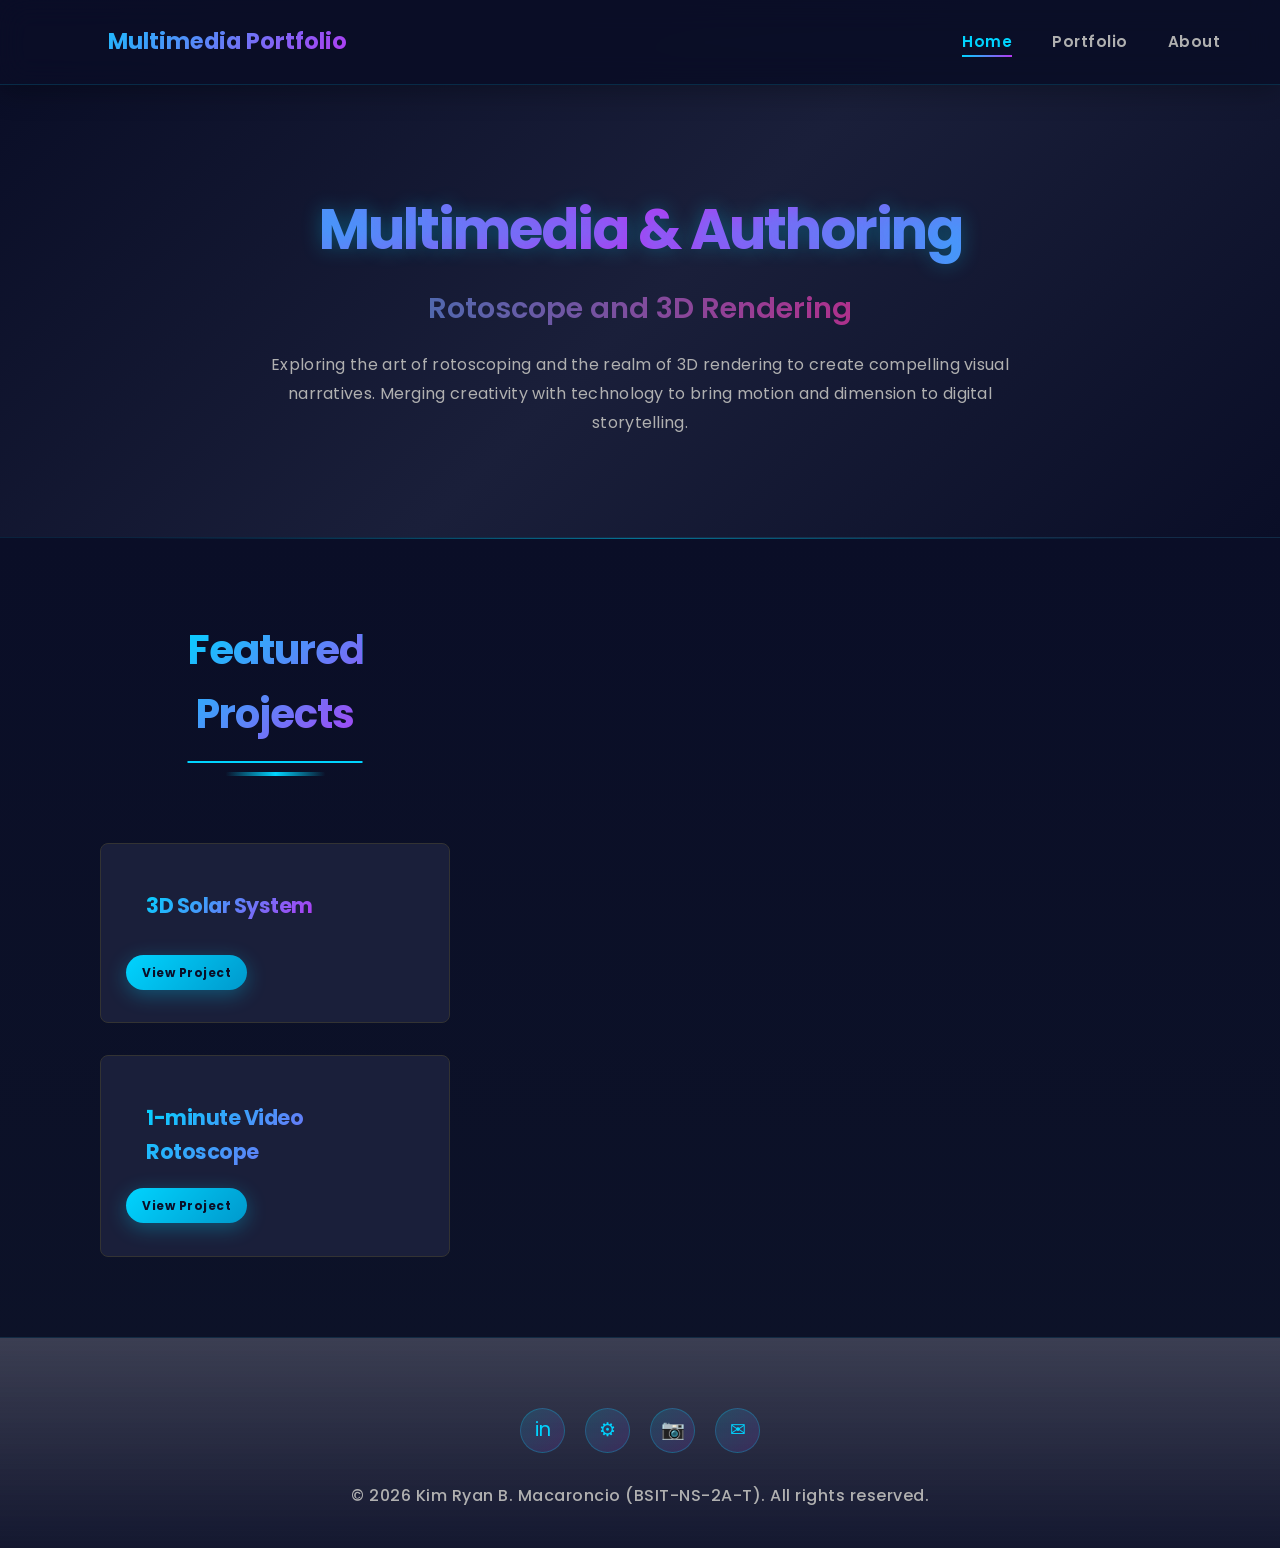
==== index.html @ 065935b6 "Initial commit: Multimedia & Authoring portfolio website" ====
<!DOCTYPE html>
<html lang="en">
<head>
    <meta charset="UTF-8">
    <meta name="viewport" content="width=device-width, initial-scale=1.0">
    <title>Multimedia Portfolio - Kim Ryan B. Macaroncio</title>
    <link rel="preconnect" href="https://fonts.googleapis.com">
    <link rel="preconnect" href="https://fonts.gstatic.com" crossorigin>
    <link href="https://fonts.googleapis.com/css2?family=Poppins:wght@300;400;500;600;700;800&display=swap" rel="stylesheet">
    <link rel="stylesheet" href="css/styles.css">
</head>
<body>
    <!-- Floating Animated Shapes -->
    <div class="floating-shape shape-1"></div>
    <div class="floating-shape shape-2"></div>
    <div class="floating-shape shape-3"></div>

    <!-- Navigation -->
    <nav class="navbar">
        <div class="container">
            <div class="nav-brand">
                <span class="logo-icon">📺</span>
                <span class="brand-text">Multimedia Portfolio</span>
            </div>
            <ul class="nav-menu">
                <li><a href="index.html" class="active">Home</a></li>
                <li><a href="portfolio.html">Portfolio</a></li>
                <li><a href="about.html">About</a></li>
            </ul>
        </div>
    </nav>

    <!-- Hero Section -->
    <section class="hero">
        <div class="container">
            <h1 class="hero-title">Multimedia & Authoring</h1>
            <p class="hero-subtitle">Rotoscope and 3D Rendering</p>
            <p class="hero-description">
                Exploring the art of rotoscoping and the realm of 3D rendering to create compelling visual narratives. 
                Merging creativity with technology to bring motion and dimension to digital storytelling.
            </p>
        </div>
    </section>

    <!-- Featured Projects -->
    <section class="featured-projects">
        <!-- Featured Image Background -->
        <div class="featured-image" id="featured-image"></div>

        <div class="projects-container">
            <div class="projects-left">
                <h2 class="section-title">Featured Projects</h2>
                <div class="projects-list">
                    <!-- Project 1 -->
                    <div class="project-card" data-bg="url('images/solarsystem.jpg')">
                        <h3 class="project-title">
                            <a href="project-solar-system.html">3D Solar System</a>
                        </h3>
                        <p class="project-category">3D RENDERING</p>
                        <p class="project-description">
                            3D rendering of planets involves creating realistic visual models of celestial bodies using computer graphics. 
                            It simulates textures, lighting, and atmospheric effects to depict planets with scientific accuracy or artistic style.
                        </p>
                        <div class="project-tags">
                            <span class="tag">Blender</span>
                            <span class="tag">3D Modeling</span>
                            <span class="tag">Python Script</span>
                        </div>
                        <div style="margin-top: auto; padding-top: 15px;">
                            <a href="project-solar-system.html" class="btn btn-primary">View Project</a>
                        </div>
                    </div>

                    <!-- Project 2 -->
                    <div class="project-card" data-bg="url('images/rotoscope.jpg')">
                        <h3 class="project-title">
                            <a href="project-rotoscope.html">1-minute Video Rotoscope</a>
                        </h3>
                        <p class="project-category">ROTOSCOPE</p>
                        <p class="project-description">
                            Video rotoscoping is a technique where artists trace over footage frame by frame to isolate subjects or create visual effects. 
                            It's commonly used for background removal, motion tracking, and stylized animation.
                        </p>
                        <div class="project-tags">
                            <span class="tag">Adobe After Effects</span>
                            <span class="tag">Adobe Premiere Pro</span>
                            <span class="tag">Capcut</span>
                        </div>
                        <div style="margin-top: auto; padding-top: 15px;">
                            <a href="project-rotoscope.html" class="btn btn-primary">View Project</a>
                        </div>
                    </div>
                </div>
            </div>

            <!-- Featured Image Area -->
            <div class="projects-right">
                <div class="featured-details" id="featured-details">
                    <div class="details-content">
                        <h3 class="details-title">Hover over a project</h3>
                        <p class="details-category"></p>
                        <p class="details-description">Select a project to view details</p>
                        <div class="details-tags"></div>
                    </div>
                </div>
            </div>
        </div>
    </section>

    <!-- Back to Top Button -->
    <button id="back-to-top" title="Back to top">↑</button>

    <!-- Footer -->
    <footer class="footer">
        <div class="container">
            <div class="social-links">
                <a href="https://linkedin.com" class="social-link" title="LinkedIn" target="_blank">in</a>
                <a href="https://github.com" class="social-link" title="GitHub" target="_blank">⚙</a>
                <a href="https://instagram.com" class="social-link" title="Instagram" target="_blank">📷</a>
                <a href="mailto:contact@example.com" class="social-link" title="Email">✉</a>
            </div>
            <p>&copy; 2026 Kim Ryan B. Macaroncio (BSIT-NS-2A-T). All rights reserved.</p>
        </div>
    </footer>

    <script src="js/main.js"></script>
</body>
</html>
---- css/styles.css ----
/* ===========================
   Global Styles & Variables
   =========================== */

@import url('https://fonts.googleapis.com/css2?family=Poppins:wght@300;400;500;600;700;800&display=swap');

:root {
    --primary-color: #00d4ff;
    --primary-light: #0ff;
    --secondary-color: #0099cc;
    --accent-pink: #ff006e;
    --accent-purple: #b537f2;
    --dark-bg: #0a0e27;
    --dark-bg-alt: #0f1629;
    --card-bg: #1a1f3a;
    --card-bg-light: #252d4a;
    --text-primary: #ffffff;
    --text-secondary: #b0b0b0;
    --border-color: #333;
    --glow-color: rgba(0, 212, 255, 0.5);
}

* {
    margin: 0;
    padding: 0;
    box-sizing: border-box;
}

body {
    font-family: 'Poppins', sans-serif;
    background: linear-gradient(135deg, var(--dark-bg) 0%, var(--dark-bg-alt) 100%);
    background-attachment: fixed;
    color: var(--text-primary);
    line-height: 1.6;
    animation: fadeIn 0.8s ease-out;
    cursor: url('data:image/svg+xml;utf8,<svg xmlns="http://www.w3.org/2000/svg" width="32" height="32" viewBox="0 0 32 32"><circle cx="16" cy="16" r="6" fill="%2300d4ff" opacity="0.6"/><circle cx="16" cy="16" r="10" fill="none" stroke="%2300d4ff" stroke-width="1" opacity="0.3"/></svg>') 16 16, auto;
    position: relative;
}

/* Custom Scrollbar */
::-webkit-scrollbar {
    width: 12px;
}

::-webkit-scrollbar-track {
    background: rgba(10, 14, 39, 0.5);
}

::-webkit-scrollbar-thumb {
    background: linear-gradient(180deg, var(--primary-color), var(--accent-purple));
    border-radius: 6px;
    transition: all 0.3s ease;
}

::-webkit-scrollbar-thumb:hover {
    background: linear-gradient(180deg, var(--accent-purple), var(--primary-color));
    box-shadow: 0 0 15px rgba(0, 212, 255, 0.4);
}

/* Firefox Scrollbar */
* {
    scrollbar-color: var(--primary-color) rgba(10, 14, 39, 0.5);
    scrollbar-width: thin;
}

@keyframes fadeIn {
    from {
        opacity: 0;
    }
    to {
        opacity: 1;
    }
}

@keyframes slideInUp {
    from {
        opacity: 0;
        transform: translateY(30px);
    }
    to {
        opacity: 1;
        transform: translateY(0);
    }
}

@keyframes slideInDown {
    from {
        opacity: 0;
        transform: translateY(-30px);
    }
    to {
        opacity: 1;
        transform: translateY(0);
    }
}

@keyframes glow {
    0%, 100% {
        text-shadow: 0 0 20px rgba(0, 212, 255, 0.4);
    }
    50% {
        text-shadow: 0 0 40px rgba(0, 212, 255, 0.6);
    }
}

@keyframes shimmer {
    0% {
        background-position: -1000px 0;
    }
    100% {
        background-position: 1000px 0;
    }
}

@keyframes float {
    0%, 100% {
        transform: translateY(0px) rotateZ(0deg);
    }
    50% {
        transform: translateY(-20px) rotateZ(5deg);
    }
}

@keyframes float-slow {
    0%, 100% {
        transform: translateY(0px) rotateZ(0deg);
    }
    50% {
        transform: translateY(-30px) rotateZ(-5deg);
    }
}

@keyframes float-slower {
    0%, 100% {
        transform: translateY(0px) rotateZ(0deg);
    }
    50% {
        transform: translateY(-15px) rotateZ(3deg);
    }
}

@keyframes textReveal {
    from {
        opacity: 0;
        transform: translateY(10px);
    }
    to {
        opacity: 1;
        transform: translateY(0);
    }
}

@keyframes pulse {
    0%, 100% {
        opacity: 1;
    }
    50% {
        opacity: 0.5;
    }
}

@keyframes gradientFloat {
    0%, 100% {
        opacity: 0.6;
        transform: translate(0, 0) scale(1);
    }
    50% {
        opacity: 0.4;
        transform: translate(-30px, -30px) scale(1.1);
    }
}

@keyframes slideInUp {
    from {
        opacity: 0;
        transform: translateY(30px);
    }
    to {
        opacity: 1;
        transform: translateY(0);
    }
}

@keyframes buttonGlow {
    0%, 100% {
        box-shadow: 0 0 10px rgba(0, 212, 255, 0.4), 0 0 20px rgba(0, 212, 255, 0.2);
    }
    50% {
        box-shadow: 0 0 20px rgba(0, 212, 255, 0.8), 0 0 40px rgba(0, 212, 255, 0.4), inset 0 0 10px rgba(0, 212, 255, 0.2);
    }
}

@keyframes underlineReveal {
    from {
        transform: scaleX(0);
        transform-origin: left center;
    }
    to {
        transform: scaleX(1);
        transform-origin: left center;
    }
}

@keyframes slideInFromRight {
    from {
        opacity: 0;
        transform: translateX(50px);
    }
    to {
        opacity: 1;
        transform: translateX(0);
    }
}

@keyframes dividerReveal {
    from {
        width: 0;
        opacity: 0;
    }
    to {
        width: 100%;
        opacity: 1;
    }
}

@keyframes expandWidth {
    from {
        width: 0;
    }
    to {
        width: 100%;
    }
}

.container {
    max-width: 1200px;
    margin: 0 auto;
    padding: 0 20px;
}

html {
    scroll-behavior: smooth;
}

/* Progress Bar */
#progress-bar {
    position: fixed;
    top: 0;
    left: 0;
    height: 3px;
    background: linear-gradient(90deg, var(--primary-color), var(--accent-purple));
    z-index: 2000;
    animation: expandWidth 0.6s ease;
    box-shadow: 0 0 15px rgba(0, 212, 255, 0.5);
}

/* Floating Background Shapes */
.floating-shape {
    position: fixed;
    border-radius: 50%;
    opacity: 0;
    z-index: -1;
    pointer-events: none;
}

.shape-1 {
    width: 400px;
    height: 400px;
    background: var(--primary-color);
    top: 10%;
    right: 5%;
    animation: float 20s ease-in-out infinite;
}

.shape-2 {
    width: 300px;
    height: 300px;
    background: var(--accent-purple);
    bottom: 15%;
    left: 5%;
    animation: float-slow 25s ease-in-out infinite;
}

.shape-3 {
    width: 250px;
    height: 250px;
    background: var(--accent-pink);
    top: 50%;
    left: 50%;
    transform: translate(-50%, -50%);
    animation: float-slower 30s ease-in-out infinite;
}

/* ===========================
   Navigation
   =========================== */

.navbar {
    background: rgba(10, 14, 39, 0.7);
    backdrop-filter: blur(15px);
    border-bottom: 1px solid rgba(0, 212, 255, 0.15);
    position: sticky;
    top: 0;
    z-index: 1000;
    box-shadow: 0 5px 30px rgba(0, 0, 0, 0.3);
    animation: slideInDown 0.6s ease-out;
}

.navbar .container {
    display: flex;
    justify-content: space-between;
    align-items: center;
    padding: 1.2rem 20px;
}

.nav-brand {
    display: flex;
    align-items: center;
    gap: 12px;
    font-size: 1.4rem;
    font-weight: 700;
    background: linear-gradient(135deg, var(--primary-color), var(--accent-purple));
    -webkit-background-clip: text;
    -webkit-text-fill-color: transparent;
    background-clip: text;
    cursor: pointer;
    transition: transform 0.3s ease;
}

.nav-brand:hover {
    transform: scale(1.05);
}

.logo-icon {
    font-size: 1.8rem;
    filter: drop-shadow(0 0 8px rgba(0, 212, 255, 0.4));
}

.nav-menu {
    display: flex;
    list-style: none;
    gap: 2.5rem;
}

.nav-menu a {
    color: var(--text-secondary);
    text-decoration: none;
    font-weight: 600;
    font-size: 0.95rem;
    position: relative;
    transition: all 0.3s ease;
    letter-spacing: 0.5px;
}

.nav-menu a::before {
    content: '';
    position: absolute;
    bottom: -5px;
    left: 0;
    width: 0;
    height: 2px;
    background: linear-gradient(90deg, var(--primary-color), var(--accent-purple));
    transition: width 0.3s ease;
}

.nav-menu a:hover {
    color: var(--primary-color);
}

.nav-menu a:hover::before {
    width: 100%;
}

.nav-menu a.active,
.nav-menu a.active::before {
    color: var(--primary-color);
    width: 100%;
}

/* ===========================
   Hero Section
   =========================== */

.hero {
    padding: 120px 0;
    text-align: center;
    background: linear-gradient(135deg, rgba(10, 14, 39, 0.8) 0%, rgba(26, 31, 58, 0.6) 50%, rgba(10, 14, 39, 0.8) 100%), 
                url('data:image/svg+xml,<svg xmlns="http://www.w3.org/2000/svg" viewBox="0 0 1200 600"><defs><pattern id="grid" width="40" height="40" patternUnits="userSpaceOnUse"><path d="M 40 0 L 0 0 0 40" fill="none" stroke="rgba(0,212,255,0.03)" stroke-width="1"/></pattern></defs><rect width="1200" height="600" fill="url(%23grid)"/></svg>');
    border-bottom: 1px solid rgba(0, 212, 255, 0.1);
    position: relative;
    overflow: hidden;
    animation: slideInUp 0.8s ease-out;
}

.hero::after {
    content: '';
    position: absolute;
    bottom: -2px;
    left: 50%;
    transform: translateX(-50%);
    width: 80%;
    height: 1px;
    background: linear-gradient(90deg, transparent 0%, rgba(0, 212, 255, 0.5) 50%, transparent 100%);
    animation: dividerReveal 0.8s ease-out 0.4s backwards;
}

.hero::before {
    content: '';
    position: absolute;
    top: -50%;
    right: -10%;
    width: 500px;
    height: 500px;
    background: radial-gradient(circle, rgba(0, 212, 255, 0.1) 0%, transparent 70%);
    border-radius: 50%;
    filter: blur(40px);
    z-index: -1;
}

.hero::after {
    content: '';
    position: absolute;
    bottom: -50%;
    left: -10%;
    width: 500px;
    height: 500px;
    background: radial-gradient(circle, rgba(181, 55, 242, 0.1) 0%, transparent 70%);
    border-radius: 50%;
    filter: blur(40px);
    z-index: -1;
}

.hero-title {
    font-size: 4rem;
    font-weight: 800;
    background: linear-gradient(135deg, var(--primary-color), var(--accent-purple), var(--primary-color));
    -webkit-background-clip: text;
    -webkit-text-fill-color: transparent;
    background-clip: text;
    margin-bottom: 15px;
    animation: glow 3s ease-in-out infinite, slideInUp 0.8s ease-out;
    letter-spacing: -2px;
}

.hero-subtitle {
    font-size: 2rem;
    background: linear-gradient(90deg, var(--secondary-color), var(--accent-pink));
    -webkit-background-clip: text;
    -webkit-text-fill-color: transparent;
    background-clip: text;
    margin-bottom: 25px;
    font-weight: 600;
}

.hero-description {
    font-size: 1.05rem;
    color: var(--text-secondary);
    max-width: 700px;
    margin: 0 auto;
    line-height: 1.9;
    letter-spacing: 0.3px;
}

/* ===========================
   Section Styles
   =========================== */

.section-title {
    font-size: 2.8rem;
    text-align: center;
    font-weight: 700;
    margin-bottom: 4rem;
    display: inline-block;
    margin-left: 50%;
    transform: translateX(-50%);
    position: relative;
    letter-spacing: -1px;
}

.section-title::before {
    content: '';
    position: absolute;
    bottom: -15px;
    left: 50%;
    transform: translateX(-50%);
    width: 100px;
    height: 4px;
    background: linear-gradient(90deg, transparent, var(--primary-color), transparent);
    border-radius: 2px;
}

.section-title {
    background: linear-gradient(135deg, var(--primary-color), var(--accent-purple));
    -webkit-background-clip: text;
    -webkit-text-fill-color: transparent;
    background-clip: text;
    animation: slideInUp 0.8s ease-out;
}

section {
    padding: 80px 0;
    position: relative;
}

/* ===========================
   Featured Projects
   =========================== */

.featured-projects {
    background: linear-gradient(180deg, var(--dark-bg) 0%, rgba(15, 22, 41, 0.5) 100%);
    padding: 80px 50px;
    position: relative;
    overflow: visible;
    transition: background 0.5s ease;
    z-index: 1;
    min-height: 700px;
}

.featured-projects::before {
    content: '';
    position: absolute;
    top: 0;
    left: 50%;
    transform: translateX(-50%);
    width: 80%;
    height: 1px;
    background: linear-gradient(90deg, transparent 0%, rgba(0, 212, 255, 0.5) 50%, transparent 100%);
    animation: dividerReveal 0.8s ease-out 0.6s backwards;
}

.featured-projects.image-active {
    background: rgba(10, 14, 39, 0.05);
}

.projects-container {
    display: grid;
    grid-template-columns: 0.8fr 1.5fr;
    gap: 4rem;
    margin: 0 auto;
    align-items: stretch;
    position: relative;
    z-index: 50;
    width: 100%;
    padding: 0 50px;
}

.projects-left {
    display: flex;
    flex-direction: column;
    gap: 2rem;
    max-width: 350px;
}

.projects-right {
    display: flex;
    align-items: center;
    justify-content: center;
    position: relative;
    overflow: hidden;
    border-radius: 16px;
    min-height: 600px;
}

.projects-list {
    display: flex;
    flex-direction: column;
    gap: 2rem;
    animation: slideInUp 1s ease-out;
}

.featured-image {
    position: absolute;
    top: 0;
    left: 0;
    right: 0;
    bottom: 0;
    width: 100%;
    height: 100%;
    background-size: cover;
    background-position: center;
    background-repeat: no-repeat;
    opacity: 0;
    transition: opacity 0.5s ease;
    overflow: hidden;
    z-index: 1;
    pointer-events: none;
    display: flex;
    align-items: center;
    justify-content: center;
    -webkit-mask-image: linear-gradient(90deg, transparent 0%, rgba(0,0,0,1) 15%, rgba(0,0,0,1) 85%, transparent 100%);
    mask-image: linear-gradient(90deg, transparent 0%, rgba(0,0,0,1) 15%, rgba(0,0,0,1) 85%, transparent 100%);
}

.featured-image.active {
    opacity: 1;
}

.featured-image::before {
    content: '';
    position: absolute;
    inset: 0;
    background: linear-gradient(90deg, rgba(10, 14, 39, 0.8) 0%, rgba(10, 14, 39, 0.4) 50%, rgba(10, 14, 39, 0.2) 100%);
    z-index: 3;
    pointer-events: none;
}

.featured-image::after {
    content: '';
    position: absolute;
    inset: -30%;
    background: 
        radial-gradient(circle at 30% 50%, rgba(181, 55, 242, 0.1) 0%, transparent 50%),
        radial-gradient(circle at 70% 30%, rgba(0, 212, 255, 0.08) 0%, transparent 50%);
    z-index: 0;
    opacity: 0;
    pointer-events: none;
}

.featured-details {
    position: absolute;
    inset: 0;
    width: 100%;
    height: 100%;
    opacity: 0;
    transition: opacity 0.5s ease;
    z-index: 3;
    pointer-events: none;
    display: flex;
    align-items: center;
    justify-content: center;
    padding: 40px;
    transform: translateX(50px);
    transition: opacity 0.5s ease, transform 0.5s cubic-bezier(0.34, 1.56, 0.64, 1);
}

.featured-details.active {
    opacity: 1;
    transform: translateX(0);
}

.details-content {
    width: 100%;
}

.details-title {
    font-size: 1.8rem;
    color: var(--primary-color);
    margin-bottom: 1rem;
    font-weight: 600;
}

.details-category {
    font-size: 0.8rem;
    color: var(--primary-color);
    text-transform: uppercase;
    letter-spacing: 2px;
    margin-bottom: 1rem;
    font-weight: 500;
}

.details-description {
    font-size: 0.95rem;
    color: rgba(255, 255, 255, 0.8);
    line-height: 1.6;
    margin-bottom: 1.5rem;
}

.details-tags {
    display: flex;
    flex-wrap: wrap;
    gap: 0.8rem;
}

.details-tags .tag {
    display: inline-block;
    padding: 0.5rem 1rem;
    border: 1px solid var(--primary-color);
    border-radius: 20px;
    font-size: 0.75rem;
    color: var(--primary-color);
    background: rgba(0, 212, 255, 0.1);
}

.projects-grid {
    display: none;
}

/* ===========================
   Portfolio Section Layout
   =========================== */

.portfolio-section {
    padding: 100px 0;
    background: linear-gradient(180deg, var(--dark-bg) 0%, rgba(15, 22, 41, 0.5) 100%);
    position: relative;
}

.portfolio-section::before {
    content: '';
    position: absolute;
    top: 0;
    left: 50%;
    transform: translateX(-50%);
    width: 80%;
    height: 1px;
    background: linear-gradient(90deg, transparent 0%, rgba(0, 212, 255, 0.5) 50%, transparent 100%);
    animation: dividerReveal 0.8s ease-out 0.6s backwards;
}

.portfolio-section .section-title {
    text-align: center;
    margin-bottom: 4rem;
}

.portfolio-grid {
    display: flex;
    flex-direction: column;
    gap: 3rem;
    max-width: 1000px;
    margin: 0 auto;
}

.portfolio-card {
    display: grid;
    grid-template-columns: 1fr 1fr;
    gap: 2rem;
    background: rgba(26, 31, 58, 0.5);
    border: 1px solid rgba(0, 212, 255, 0.1);
    border-radius: 16px;
    overflow: hidden;
    transition: all 0.4s ease;
    animation: slideInUp 0.6s ease-out backwards;
}

.portfolio-card:nth-child(1) {
    animation-delay: 0.2s;
}

.portfolio-card:nth-child(2) {
    animation-delay: 0.4s;
}

.portfolio-card:hover {
    background: rgba(26, 31, 58, 0.7);
    border-color: rgba(0, 212, 255, 0.3);
    box-shadow: 0 10px 40px rgba(0, 212, 255, 0.1);
    transform: translateY(-5px);
}

.portfolio-image {
    width: 100%;
    height: 100%;
    min-height: 400px;
    background-size: cover;
    background-position: center;
    border-radius: 16px;
    overflow: hidden;
    transition: transform 0.4s ease;
    position: relative;
}

.portfolio-image::after {
    content: '';
    position: absolute;
    inset: 0;
    background: radial-gradient(ellipse at center, transparent 25%, rgba(10, 14, 39, 0.4) 100%);
    pointer-events: none;
}

.portfolio-card:hover .portfolio-image {
    transform: scale(1.05);
}

.portfolio-content {
    padding: 3rem;
    display: flex;
    flex-direction: column;
    justify-content: center;
    gap: 1rem;
}

.portfolio-title {
    font-size: 2rem;
    color: var(--primary-color);
    font-weight: 700;
    margin-bottom: 0.5rem;
}

.portfolio-category {
    font-size: 0.8rem;
    color: var(--primary-color);
    text-transform: uppercase;
    letter-spacing: 2px;
    font-weight: 600;
    margin-bottom: 1rem;
}

.portfolio-description {
    font-size: 0.95rem;
    color: rgba(255, 255, 255, 0.8);
    line-height: 1.7;
    margin-bottom: 1.5rem;
}

.portfolio-tags {
    display: flex;
    flex-wrap: wrap;
    gap: 0.8rem;
    margin-bottom: 1.5rem;
}

.portfolio-tags .tag {
    display: inline-block;
    padding: 0.5rem 1rem;
    border: 1px solid var(--primary-color);
    border-radius: 20px;
    font-size: 0.75rem;
    color: var(--primary-color);
    background: rgba(0, 212, 255, 0.1);
    transition: all 0.3s ease;
}

.portfolio-tags .tag:hover {
    background: rgba(0, 212, 255, 0.2);
    box-shadow: 0 0 10px rgba(0, 212, 255, 0.2);
}

.project-card {
    background: rgba(26, 31, 58, 0.6);
    backdrop-filter: blur(10px);
    border-radius: 16px;
    overflow: hidden;
    border: 1px solid rgba(0, 212, 255, 0.15);
    transition: border-color 0.4s ease, box-shadow 0.4s ease, transform 0.4s ease;
    padding: 25px;
    display: flex;
    flex-direction: column;
    aspect-ratio: auto;
    min-height: 180px;
    cursor: pointer;
    position: relative;
    animation: slideInUp 0.6s ease-out backwards;
}

.project-card:hover {
    border-color: rgba(0, 212, 255, 0.5);
    box-shadow: 0 0 20px rgba(0, 212, 255, 0.3), inset 0 0 10px rgba(0, 212, 255, 0.1);
    transform: translateY(-5px);
}

.project-card:nth-child(1) {
    animation-delay: 0.2s;
}

.project-card:nth-child(2) {
    animation-delay: 0.4s;
}

.featured-projects.image-active .project-card {
    background: rgba(26, 31, 58, 0.7);
    backdrop-filter: blur(10px);
    border-color: rgba(0, 212, 255, 0.5);
    transition: background 0.5s ease, border-color 0.5s ease, backdrop-filter 0.5s ease;
}

.featured-projects .project-card .project-category,
.featured-projects .project-card .project-description,
.featured-projects .project-card .project-tags {
    display: none;
}

.project-card::before {
    content: '';
    position: absolute;
    top: 0;
    left: -100%;
    width: 100%;
    height: 100%;
    background: linear-gradient(90deg, transparent, rgba(0, 212, 255, 0.2), transparent);
    transition: left 0.5s ease;
    z-index: 1;
    pointer-events: none;
}

.project-card::after {
    content: '';
    position: absolute;
    inset: 0;
    background: rgba(0, 212, 255, 0.1);
    opacity: 0;
    transition: opacity 0.4s ease;
    border-radius: 16px;
    z-index: 0;
    pointer-events: none;
}

.project-card:hover::before {
    left: 100%;
}

.project-card:hover::after {
    opacity: 1;
}

.project-card:hover {
    border-color: rgba(0, 212, 255, 0.4);
    box-shadow: 0 10px 30px rgba(0, 212, 255, 0.2), 
                0 0 20px rgba(181, 55, 242, 0.1);
    background: linear-gradient(135deg, rgba(26, 31, 58, 0.95), rgba(37, 45, 74, 0.85));
}

.project-card-content {
    display: flex;
    flex-direction: column;
    height: 100%;
}

.project-image-placeholder {
    width: 100%;
    height: 280px;
    background: linear-gradient(135deg, #1a1f3a 0%, #0f1729 100%);
    transition: all 0.4s ease;
    position: relative;
    overflow: hidden;
}

.project-card:hover .project-image-placeholder {
    transform: scale(1.1);
}

.project-card > div:first-child {
    padding: 0;
}

.project-card h3 {
    padding: 25px 25px 0;
    margin-bottom: 8px;
}

.project-title {
    font-size: 1rem;
    font-weight: 700;
    letter-spacing: -0.5px;
    animation: textReveal 0.6s ease-out backwards;
}

.project-title a {
    background: linear-gradient(135deg, var(--primary-color), var(--accent-purple));
    -webkit-background-clip: text;
    -webkit-text-fill-color: transparent;
    background-clip: text;
    text-decoration: none;
    transition: all 0.3s ease;
    position: relative;
    display: inline-block;
}

.project-title a::after {
    content: '';
    position: absolute;
    bottom: -4px;
    left: 0;
    width: 100%;
    height: 2px;
    background: linear-gradient(90deg, var(--primary-color), var(--accent-purple));
    transform: scaleX(0);
    transform-origin: left center;
    transition: transform 0.4s ease;
}

.project-title a:hover {
    filter: brightness(1.2);
}

.project-title a:hover::after {
    animation: underlineReveal 0.4s ease forwards;
}

.project-category {
    padding: 0 0;
    font-size: 0.65rem;
    color: var(--primary-color);
    font-weight: 700;
    margin-bottom: 5px;
    letter-spacing: 1px;
    text-transform: uppercase;
}

.project-description {
    padding: 0 0;
    color: var(--text-secondary);
    font-size: 0.75rem;
    margin-bottom: 10px;
    line-height: 1.4;
    animation: textReveal 0.6s ease-out 0.2s backwards;
    display: -webkit-box;
    -webkit-line-clamp: 2;
    -webkit-box-orient: vertical;
    overflow: hidden;
}

.project-tags {
    display: flex;
    flex-wrap: wrap;
    gap: 5px;
    padding: 0 0 10px;
    margin-bottom: 10px;
}

.tag {
    display: inline-block;
    background: linear-gradient(135deg, rgba(0, 212, 255, 0.15), rgba(181, 55, 242, 0.15));
    color: var(--primary-color);
    padding: 8px 14px;
    border-radius: 25px;
    font-size: 0.8rem;
    border: 1px solid rgba(0, 212, 255, 0.25);
    font-weight: 600;
    transition: all 0.3s ease;
    cursor: pointer;
}

.tag:hover {
    background: linear-gradient(135deg, rgba(0, 212, 255, 0.4), rgba(181, 55, 242, 0.3));
    border-color: rgba(0, 212, 255, 0.8);
    box-shadow: 0 0 25px rgba(0, 212, 255, 0.5), inset 0 0 10px rgba(0, 212, 255, 0.15);
    transform: scale(1.08) translateY(-3px);
    color: #fff;
}

.tag-blue {
    display: inline-block;
    background: linear-gradient(135deg, rgba(0, 153, 204, 0.15), rgba(0, 212, 255, 0.1));
    color: var(--primary-color);
    padding: 10px 18px;
    border-radius: 25px;
    font-size: 0.9rem;
    border: 1px solid rgba(0, 153, 204, 0.3);
    margin-right: 8px;
    margin-bottom: 8px;
    font-weight: 600;
    transition: all 0.3s ease;
    cursor: pointer;
}

.tag-blue:hover {
    background: linear-gradient(135deg, rgba(0, 153, 204, 0.25), rgba(0, 212, 255, 0.2));
    box-shadow: 0 0 20px rgba(0, 212, 255, 0.25);
    transform: translateY(-2px);
}

/* ===========================
   CTA Buttons
   =========================== */

.btn {
    display: inline-block;
    padding: 8px 16px;
    border-radius: 25px;
    font-weight: 700;
    font-size: 0.75rem;
    text-decoration: none;
    border: none;
    cursor: pointer;
    transition: all 0.4s cubic-bezier(0.23, 1, 0.320, 1);
    position: relative;
    overflow: hidden;
    letter-spacing: 0.5px;
}

.btn::before {
    content: '';
    position: absolute;
    top: 0;
    left: -100%;
    width: 100%;
    height: 100%;
    background: rgba(255, 255, 255, 0.2);
    transition: left 0.4s ease;
    z-index: -1;
}

.btn:hover::before {
    left: 100%;
}

.btn-primary {
    background: linear-gradient(135deg, var(--primary-color), var(--secondary-color));
    color: var(--dark-bg);
    box-shadow: 0 5px 20px rgba(0, 212, 255, 0.3);
}

.btn-primary:hover {
    animation: buttonGlow 1.5s ease-in-out infinite;
    transform: translateY(-3px);
    box-shadow: 0 15px 40px rgba(0, 212, 255, 0.4);
}

.btn-secondary {
    background: linear-gradient(135deg, rgba(0, 212, 255, 0.15), rgba(181, 55, 242, 0.15));
    color: var(--primary-color);
    border: 1px solid rgba(0, 212, 255, 0.3);
}

.btn-secondary:hover {
    background: linear-gradient(135deg, rgba(0, 212, 255, 0.25), rgba(181, 55, 242, 0.25));
    border-color: rgba(0, 212, 255, 0.6);
    box-shadow: 0 10px 30px rgba(0, 212, 255, 0.2);
    transform: translateY(-3px);
}

/* ===========================
   Skill Level Indicators
   =========================== */

.skill-level {
    margin-top: 10px;
    font-size: 0.85rem;
    color: var(--text-secondary);
}

.skill-bar {
    width: 100%;
    height: 6px;
    background: rgba(0, 212, 255, 0.1);
    border-radius: 3px;
    overflow: hidden;
    margin-top: 8px;
}

.skill-bar-fill {
    height: 100%;
    background: linear-gradient(90deg, var(--primary-color), var(--accent-purple));
    border-radius: 3px;
    transition: width 0.6s ease;
    animation: expandWidth 0.8s ease;
    box-shadow: 0 0 10px rgba(0, 212, 255, 0.4);
}

/* ===========================
   Skeleton Loader
   =========================== */

.skeleton {
    background: linear-gradient(90deg, rgba(0, 212, 255, 0.1) 25%, rgba(0, 212, 255, 0.2) 50%, rgba(0, 212, 255, 0.1) 75%);
    background-size: 200% 100%;
    animation: shimmer 2s infinite;
    border-radius: 8px;
}

.skeleton-text {
    height: 14px;
    margin-bottom: 10px;
}

.skeleton-title {
    height: 24px;
    margin-bottom: 15px;
}

/* ===========================
   Project Detail Section
   =========================== */

.project-detail {
    padding: 80px 0;
    border-bottom: 1px solid rgba(0, 212, 255, 0.1);
    animation: slideInUp 0.8s ease-out;
}

.project-detail-title {
    font-size: 3.2rem;
    font-weight: 800;
    background: linear-gradient(135deg, var(--primary-color), var(--accent-purple));
    -webkit-background-clip: text;
    -webkit-text-fill-color: transparent;
    background-clip: text;
    margin-bottom: 20px;
    letter-spacing: -1px;
}

.project-detail-description {
    font-size: 1.15rem;
    color: var(--text-secondary);
    margin-bottom: 25px;
    line-height: 1.9;
    letter-spacing: 0.3px;
}

.tech-tags {
    margin-bottom: 45px;
    animation: slideInUp 1s ease-out 0.2s backwards;
}

.video-placeholder {
    margin: 50px 0;
    border-radius: 16px;
    overflow: hidden;
    border: 1px solid rgba(0, 212, 255, 0.15);
    box-shadow: 0 10px 40px rgba(0, 212, 255, 0.1);
    transition: all 0.4s ease;
}

.video-placeholder:hover {
    box-shadow: 0 15px 60px rgba(0, 212, 255, 0.2);
}

.project-details-grid {
    display: grid;
    grid-template-columns: repeat(auto-fit, minmax(350px, 1fr));
    gap: 2.5rem;
    margin: 50px 0;
}

.project-details-grid h3 {
    font-size: 1.4rem;
    font-weight: 700;
    margin-top: 25px;
    margin-bottom: 15px;
    background: linear-gradient(135deg, var(--primary-color), var(--accent-purple));
    -webkit-background-clip: text;
    -webkit-text-fill-color: transparent;
    background-clip: text;
    letter-spacing: -0.5px;
}

.project-details-grid ul {
    list-style: none;
    padding-left: 0;
}

.project-details-grid li {
    color: var(--text-secondary);
    margin-bottom: 12px;
    padding-left: 25px;
    position: relative;
    line-height: 1.8;
    transition: all 0.3s ease;
}

.project-details-grid li:hover {
    color: var(--primary-color);
    padding-left: 35px;
}

.project-details-grid li::before {
    content: '▸';
    position: absolute;
    left: 0;
    color: var(--primary-color);
    font-size: 1.3rem;
    filter: drop-shadow(0 0 3px rgba(0, 212, 255, 0.4));
}

.project-detail h3 {
    font-size: 1.4rem;
    font-weight: 700;
    margin-top: 35px;
    margin-bottom: 20px;
    background: linear-gradient(135deg, var(--primary-color), var(--accent-purple));
    -webkit-background-clip: text;
    -webkit-text-fill-color: transparent;
    background-clip: text;
    letter-spacing: -0.5px;
}

.project-detail h4 {
    font-size: 1.2rem;
    font-weight: 700;
    margin-top: 25px;
    margin-bottom: 12px;
    color: var(--secondary-color);
    letter-spacing: 0.5px;
}

.project-detail p {
    color: var(--text-secondary);
    margin-bottom: 18px;
    line-height: 1.9;
    letter-spacing: 0.3px;
}

.project-detail ol {
    margin-left: 25px;
    color: var(--text-secondary);
}

.project-detail ol li {
    margin-bottom: 15px;
    line-height: 1.8;
    transition: all 0.3s ease;
    padding-left: 10px;
}

.project-detail ol li:hover {
    color: var(--primary-color);
    padding-left: 20px;
}

.project-detail ol li strong {
    color: var(--primary-color);
}

/* ===========================
   About Section
   =========================== */

.about-section {
    padding: 80px 0;
    animation: slideInUp 0.8s ease-out;
}

.about-content {
    margin-top: 3.5rem;
}

.about-card {
    background: rgba(26, 31, 58, 0.6);
    backdrop-filter: blur(10px);
    padding: 35px;
    border-radius: 16px;
    margin-bottom: 2.5rem;
    border: 1px solid rgba(0, 212, 255, 0.15);
    transition: all 0.4s cubic-bezier(0.23, 1, 0.320, 1);
    position: relative;
    overflow: hidden;
    animation: slideInUp 0.8s ease-out;
    background: linear-gradient(135deg, rgba(26, 31, 58, 0.5) 0%, rgba(37, 45, 74, 0.3) 100%);
}

.about-card::before {
    content: '';
    position: absolute;
    top: 0;
    left: 0;
    right: 0;
    height: 3px;
    background: linear-gradient(90deg, var(--primary-color), var(--accent-purple));
    transform: scaleX(0);
    transform-origin: left;
    transition: transform 0.4s ease;
    z-index: 1;
}

.about-card:hover::before {
    transform: scaleX(1);
}

.about-card:hover {
    transform: translateY(-10px);
    border-color: rgba(0, 212, 255, 0.3);
    box-shadow: 0 15px 45px rgba(0, 212, 255, 0.15);
    background: rgba(26, 31, 58, 0.8);
}

.about-card h2 {
    font-size: 2rem;
    font-weight: 700;
    margin-bottom: 15px;
    letter-spacing: -0.5px;
    background: linear-gradient(135deg, var(--primary-color), var(--accent-purple));
    -webkit-background-clip: text;
    -webkit-text-fill-color: transparent;
    background-clip: text;
}

.about-subtitle {
    color: var(--secondary-color);
    font-size: 1.1rem;
    margin-bottom: 15px;
    font-weight: 600;
}

.about-description {
    color: var(--text-secondary);
    line-height: 1.9;
    font-size: 1rem;
    letter-spacing: 0.3px;
}

.skills-grid {
    display: grid;
    grid-template-columns: repeat(auto-fit, minmax(280px, 1fr));
    gap: 2rem;
    margin-top: 1.5rem;
}

.skill-item {
    background: linear-gradient(135deg, rgba(0, 212, 255, 0.1), rgba(181, 55, 242, 0.08));
    padding: 25px;
    border-radius: 12px;
    border: 1px solid rgba(0, 212, 255, 0.2);
    border-left: 4px solid var(--primary-color);
    transition: all 0.3s ease;
}

.skill-item:hover {
    transform: translateY(-8px);
    border-color: rgba(0, 212, 255, 0.4);
    box-shadow: 0 10px 30px rgba(0, 212, 255, 0.15);
    background: linear-gradient(135deg, rgba(0, 212, 255, 0.15), rgba(181, 55, 242, 0.12));
}

.skill-item h3 {
    font-size: 1.1rem;
    font-weight: 700;
    margin-bottom: 10px;
    background: linear-gradient(135deg, var(--primary-color), var(--accent-purple));
    -webkit-background-clip: text;
    -webkit-text-fill-color: transparent;
    background-clip: text;
}

.skill-item p {
    color: var(--text-secondary);
    font-size: 0.95rem;
    line-height: 1.6;
}

.tech-list {
    display: grid;
    grid-template-columns: repeat(auto-fit, minmax(220px, 1fr));
    gap: 2.5rem;
    margin-top: 1.5rem;
}

.tech-category h3 {
    font-size: 1.2rem;
    margin-bottom: 15px;
    font-weight: 700;
    background: linear-gradient(135deg, var(--primary-color), var(--accent-purple));
    -webkit-background-clip: text;
    -webkit-text-fill-color: transparent;
    background-clip: text;
    letter-spacing: -0.5px;
}

.tech-category ul {
    list-style: none;
}

.tech-category li {
    color: var(--text-secondary);
    margin-bottom: 10px;
    padding-left: 20px;
    position: relative;
    transition: all 0.3s ease;
}

.tech-category li:hover {
    color: var(--primary-color);
    padding-left: 30px;
}

.tech-category li::before {
    content: '✓';
    position: absolute;
    left: 0;
    color: var(--primary-color);
    font-weight: 700;
    filter: drop-shadow(0 0 4px rgba(0, 212, 255, 0.4));
}

.education-list {
    list-style: none;
}

.education-list li {
    color: var(--text-secondary);
    margin-bottom: 25px;
    padding-left: 40px;
    position: relative;
    line-height: 1.8;
    transition: all 0.3s ease;
}

.education-list li:hover {
    color: var(--primary-color);
    padding-left: 50px;
}

.education-list li::before {
    content: '';
    position: absolute;
    left: 0;
    font-size: 1.5rem;
    filter: drop-shadow(0 2px 4px rgba(0, 0, 0, 0.3));
}

/* ===========================
   Footer
   =========================== */

.footer {
    background: linear-gradient(180deg, transparent 0%, rgba(10, 14, 39, 0.8) 100%);
    border-top: 1px solid rgba(0, 212, 255, 0.1);
    padding: 50px 0;
    text-align: center;
    color: var(--text-secondary);
    transition: all 0.4s ease;
}

.footer:hover {
    border-top-color: rgba(0, 212, 255, 0.2);
}

.footer p {
    margin: 0;
    font-weight: 500;
    letter-spacing: 0.5px;
}

/* ===========================
   Breadcrumb Navigation
   =========================== */

.breadcrumb {
    display: flex;
    align-items: center;
    gap: 8px;
    padding: 20px 0;
    font-size: 0.95rem;
    color: var(--text-secondary);
    border-bottom: 1px solid rgba(0, 212, 255, 0.1);
    margin-bottom: 30px;
}

.breadcrumb a {
    color: var(--primary-color);
    text-decoration: none;
    transition: all 0.3s ease;
    font-weight: 600;
}

.breadcrumb a:hover {
    color: var(--accent-purple);
    text-decoration: underline;
}

.breadcrumb span {
    color: var(--text-secondary);
}

/* ===========================
   Scroll-Triggered Animations
   =========================== */

.scroll-animate {
    opacity: 0;
    transform: translateY(30px);
    transition: all 0.6s ease-out;
}

.scroll-animate.visible {
    opacity: 1;
    transform: translateY(0);
}

/* ===========================
   Back-to-Top Button
   =========================== */

#back-to-top {
    position: fixed;
    bottom: 30px;
    right: 30px;
    width: 50px;
    height: 50px;
    background: linear-gradient(135deg, var(--primary-color), var(--accent-purple));
    color: var(--dark-bg);
    border: none;
    border-radius: 50%;
    cursor: pointer;
    font-size: 1.5rem;
    display: flex;
    align-items: center;
    justify-content: center;
    opacity: 0;
    visibility: hidden;
    transition: all 0.4s cubic-bezier(0.23, 1, 0.320, 1);
    z-index: 999;
    box-shadow: 0 5px 20px rgba(0, 212, 255, 0.3);
    font-weight: 700;
}

#back-to-top:hover {
    box-shadow: 0 10px 40px rgba(0, 212, 255, 0.5);
    transform: translateY(-5px);
}

#back-to-top.show {
    opacity: 1;
    visibility: visible;
}

/* ===========================
   Social Media Links
   =========================== */

.social-links {
    display: flex;
    justify-content: center;
    gap: 20px;
    margin: 30px 0;
}

.social-link {
    display: inline-flex;
    align-items: center;
    justify-content: center;
    width: 45px;
    height: 45px;
    background: linear-gradient(135deg, rgba(0, 212, 255, 0.15), rgba(181, 55, 242, 0.15));
    border: 1px solid rgba(0, 212, 255, 0.25);
    border-radius: 50%;
    color: var(--primary-color);
    text-decoration: none;
    transition: all 0.3s ease;
    font-size: 1.2rem;
}

.social-link:hover {
    background: linear-gradient(135deg, rgba(0, 212, 255, 0.3), rgba(181, 55, 242, 0.3));
    border-color: rgba(0, 212, 255, 0.5);
    box-shadow: 0 0 20px rgba(0, 212, 255, 0.3);
    transform: translateY(-5px);
}

/* ===========================
   Responsive Design
   =========================== */

@media (max-width: 768px) {
    .hero {
        padding: 80px 0;
    }

    .hero-title {
        font-size: 2.8rem;
    }

    .hero-subtitle {
        font-size: 1.5rem;
    }

    .section-title {
        font-size: 2rem;
    }

    .portfolio-card {
        grid-template-columns: 1fr;
        gap: 1.5rem;
    }

    .portfolio-image {
        min-height: 300px;
    }

    .portfolio-content {
        padding: 2rem;
    }

    .portfolio-title {
        font-size: 1.5rem;
    }

    .projects-grid {
        grid-template-columns: 1fr;
    }

    .projects-container {
        grid-template-columns: 1fr 1.2fr;
        gap: 2rem;
        padding: 40px 20px;
    }

    .featured-image {
        min-height: 400px;
    }

    .nav-menu {
        gap: 1.5rem;
        font-size: 0.85rem;
    }

    .project-detail-title {
        font-size: 2.2rem;
    }

    .about-card {
        padding: 25px;
    }

    .skills-grid,
    .tech-list {
        grid-template-columns: 1fr;
    }

    section {
        padding: 60px 0;
    }
}

@media (max-width: 480px) {
    .hero {
        padding: 60px 0;
    }

    .hero-title {
        font-size: 2rem;
    }

    .hero-subtitle {
        font-size: 1.2rem;
    }

    .nav-menu {
        flex-direction: column;
        gap: 0.8rem;
    }

    .navbar .container {
        flex-direction: column;
        gap: 1rem;
    }

    .section-title {
        font-size: 1.8rem;
        margin-bottom: 2rem;
    }

    .project-card h3 {
        padding: 15px 15px 0;
    }

    .project-tags {
        padding: 0 15px 15px;
    }

    .about-card {
        padding: 20px;
    }
}

/* ===========================
   Hero Section
   =========================== */

.hero {
    padding: 100px 0;
    text-align: center;
    background: linear-gradient(135deg, #0a0e27 0%, #1a1f3a 50%, #0a0e27 100%);
    border-bottom: 1px solid rgba(0, 212, 255, 0.1);
}

.hero-title {
    font-size: 3.5rem;
    font-weight: 700;
    color: var(--primary-color);
    margin-bottom: 10px;
    text-shadow: 0 0 20px rgba(0, 212, 255, 0.3);
}

.hero-subtitle {
    font-size: 1.8rem;
    color: var(--secondary-color);
    margin-bottom: 20px;
}

.hero-description {
    font-size: 1rem;
    color: var(--text-secondary);
    max-width: 800px;
    margin: 0 auto;
    line-height: 1.8;
}

/* ===========================
   Section Styles
   =========================== */

.section-title {
    font-size: 2.5rem;
    text-align: center;
    color: var(--primary-color);
    margin-bottom: 3rem;
    padding-bottom: 15px;
    border-bottom: 2px solid var(--primary-color);
    display: inline-block;
    margin-left: 50%;
    transform: translateX(-50%);
}

section {
    padding: 60px 0;
}

/* ===========================
   Featured Projects
   =========================== */

.featured-projects {
    background-color: var(--dark-bg);
}

.personal-projects {
    background-color: rgba(26, 31, 58, 0.5);
}

.projects-grid {
    display: grid;
    grid-template-columns: repeat(auto-fit, minmax(500px, 1fr));
    gap: 2rem;
    margin-top: 2rem;
}

.project-card {
    background-color: var(--card-bg);
    border-radius: 8px;
    overflow: hidden;
    border: 1px solid var(--border-color);
    transition: transform 0.3s ease, box-shadow 0.3s ease;
}

.project-card:hover {
    transform: translateY(-10px);
    box-shadow: 0 10px 30px rgba(0, 212, 255, 0.2);
}

.project-image-placeholder {
    width: 100%;
    height: 250px;
    background: linear-gradient(135deg, #1a1f3a 0%, #0f1729 100%);
}

.project-card > div:first-child {
    padding: 0;
}

.project-card h3 {
    padding: 20px 20px 0;
    margin-bottom: 5px;
}

.project-title {
    font-size: 1.3rem;
    color: var(--primary-color);
}

.project-title a {
    color: var(--primary-color);
    text-decoration: none;
    transition: color 0.3s ease;
}

.project-title a:hover {
    color: var(--secondary-color);
}

.project-category {
    padding: 0 20px;
    font-size: 0.85rem;
    color: var(--primary-color);
    font-weight: 600;
    margin-bottom: 10px;
}

.project-description {
    padding: 0 20px;
    color: var(--text-secondary);
    font-size: 0.95rem;
    margin-bottom: 15px;
}

.project-tags {
    display: flex;
    flex-wrap: wrap;
    gap: 8px;
    padding: 0 20px 20px;
}

.tag {
    display: inline-block;
    background-color: rgba(0, 212, 255, 0.1);
    color: var(--primary-color);
    padding: 6px 12px;
    border-radius: 20px;
    font-size: 0.85rem;
    border: 1px solid var(--primary-color);
}

.tag-blue {
    display: inline-block;
    background-color: rgba(0, 153, 204, 0.2);
    color: var(--primary-color);
    padding: 8px 16px;
    border-radius: 20px;
    font-size: 0.9rem;
    border: 1px solid var(--secondary-color);
    margin-right: 8px;
    margin-bottom: 8px;
}

/* ===========================
   Project Detail Section
   =========================== */

.project-detail {
    padding: 60px 0;
    border-bottom: 1px solid var(--border-color);
}

.project-detail-title {
    font-size: 2.5rem;
    color: var(--primary-color);
    margin-bottom: 15px;
    text-shadow: 0 0 20px rgba(0, 212, 255, 0.2);
}

.project-detail-description {
    font-size: 1.1rem;
    color: var(--text-secondary);
    margin-bottom: 20px;
    line-height: 1.8;
}

.tech-tags {
    margin-bottom: 40px;
}

.video-placeholder {
    margin: 40px 0;
    border-radius: 8px;
    overflow: hidden;
}

.project-details-grid {
    display: grid;
    grid-template-columns: repeat(auto-fit, minmax(300px, 1fr));
    gap: 2rem;
    margin: 40px 0;
}

.project-details-grid h3 {
    color: var(--primary-color);
    margin-top: 20px;
    margin-bottom: 10px;
}

.project-details-grid ul {
    list-style: none;
    padding-left: 0;
}

.project-details-grid li {
    color: var(--text-secondary);
    margin-bottom: 8px;
    padding-left: 20px;
    position: relative;
}

.project-details-grid li::before {
    content: '▸';
    position: absolute;
    left: 0;
    color: var(--primary-color);
}

.project-detail h3 {
    color: var(--primary-color);
    margin-top: 30px;
    margin-bottom: 15px;
}

.project-detail h4 {
    color: var(--secondary-color);
    margin-top: 20px;
    margin-bottom: 10px;
    font-size: 1.1rem;
}

.project-detail p {
    color: var(--text-secondary);
    margin-bottom: 15px;
    line-height: 1.8;
}

.project-detail ol {
    margin-left: 20px;
    color: var(--text-secondary);
}

.project-detail ol li {
    margin-bottom: 12px;
    line-height: 1.6;
}

/* ===========================
   About Section
   =========================== */

.about-section {
    padding: 60px 0;
}

.about-content {
    margin-top: 3rem;
}

.about-card {
    background-color: var(--card-bg);
    padding: 30px;
    border-radius: 8px;
    margin-bottom: 2rem;
    border: 1px solid var(--border-color);
    transition: box-shadow 0.3s ease;
}

.about-card:hover {
    box-shadow: 0 5px 20px rgba(0, 212, 255, 0.1);
}

.about-card h2 {
    color: var(--primary-color);
    font-size: 1.8rem;
    margin-bottom: 15px;
}

.about-subtitle {
    color: var(--secondary-color);
    font-size: 1.1rem;
    margin-bottom: 15px;
}

.about-description {
    color: var(--text-secondary);
    line-height: 1.8;
    font-size: 1rem;
}

.skills-grid {
    display: grid;
    grid-template-columns: repeat(auto-fit, minmax(250px, 1fr));
    gap: 1.5rem;
    margin-top: 1rem;
}

.skill-item {
    background-color: rgba(0, 212, 255, 0.05);
    padding: 20px;
    border-radius: 6px;
    border-left: 3px solid var(--primary-color);
}

.skill-item h3 {
    color: var(--primary-color);
    margin-bottom: 10px;
}

.skill-item p {
    color: var(--text-secondary);
    font-size: 0.95rem;
}

.tech-list {
    display: grid;
    grid-template-columns: repeat(auto-fit, minmax(200px, 1fr));
    gap: 2rem;
    margin-top: 1rem;
}

.tech-category h3 {
    color: var(--primary-color);
    margin-bottom: 12px;
}

.tech-category ul {
    list-style: none;
}

.tech-category li {
    color: var(--text-secondary);
    margin-bottom: 8px;
    padding-left: 15px;
    position: relative;
}

.tech-category li::before {
    content: '✓';
    position: absolute;
    left: 0;
    color: var(--primary-color);
}

.education-list {
    list-style: none;
}

.education-list li {
    color: var(--text-secondary);
    margin-bottom: 20px;
    padding-left: 20px;
    position: relative;
}

.education-list li::before {
    content: '';
    position: absolute;
    left: 0;
}

/* ===========================
   Footer
   =========================== */

.footer {
    background-color: rgba(10, 14, 39, 0.8);
    border-top: 1px solid rgba(0, 212, 255, 0.1);
    padding: 40px 0;
    text-align: center;
    color: var(--text-secondary);
}

.footer p {
    margin: 0;
}

/* ===========================
   Responsive Design
   =========================== */

@media (max-width: 768px) {
    .hero-title {
        font-size: 2.5rem;
    }

    .hero-subtitle {
        font-size: 1.3rem;
    }

    .section-title {
        font-size: 2rem;
    }

    .projects-grid {
        grid-template-columns: 1fr;
    }

    .nav-menu {
        gap: 1rem;
        font-size: 0.9rem;
    }

    .project-detail-title {
        font-size: 2rem;
    }

    .about-card {
        padding: 20px;
    }

    .skills-grid,
    .tech-list {
        grid-template-columns: 1fr;
    }
}

@media (max-width: 480px) {
    .hero-title {
        font-size: 2rem;
    }

    .hero-subtitle {
        font-size: 1rem;
    }

    .nav-menu {
        flex-direction: column;
        gap: 0.5rem;
    }

    .navbar .container {
        flex-direction: column;
        gap: 1rem;
    }

    .section-title {
        font-size: 1.5rem;
    }
}
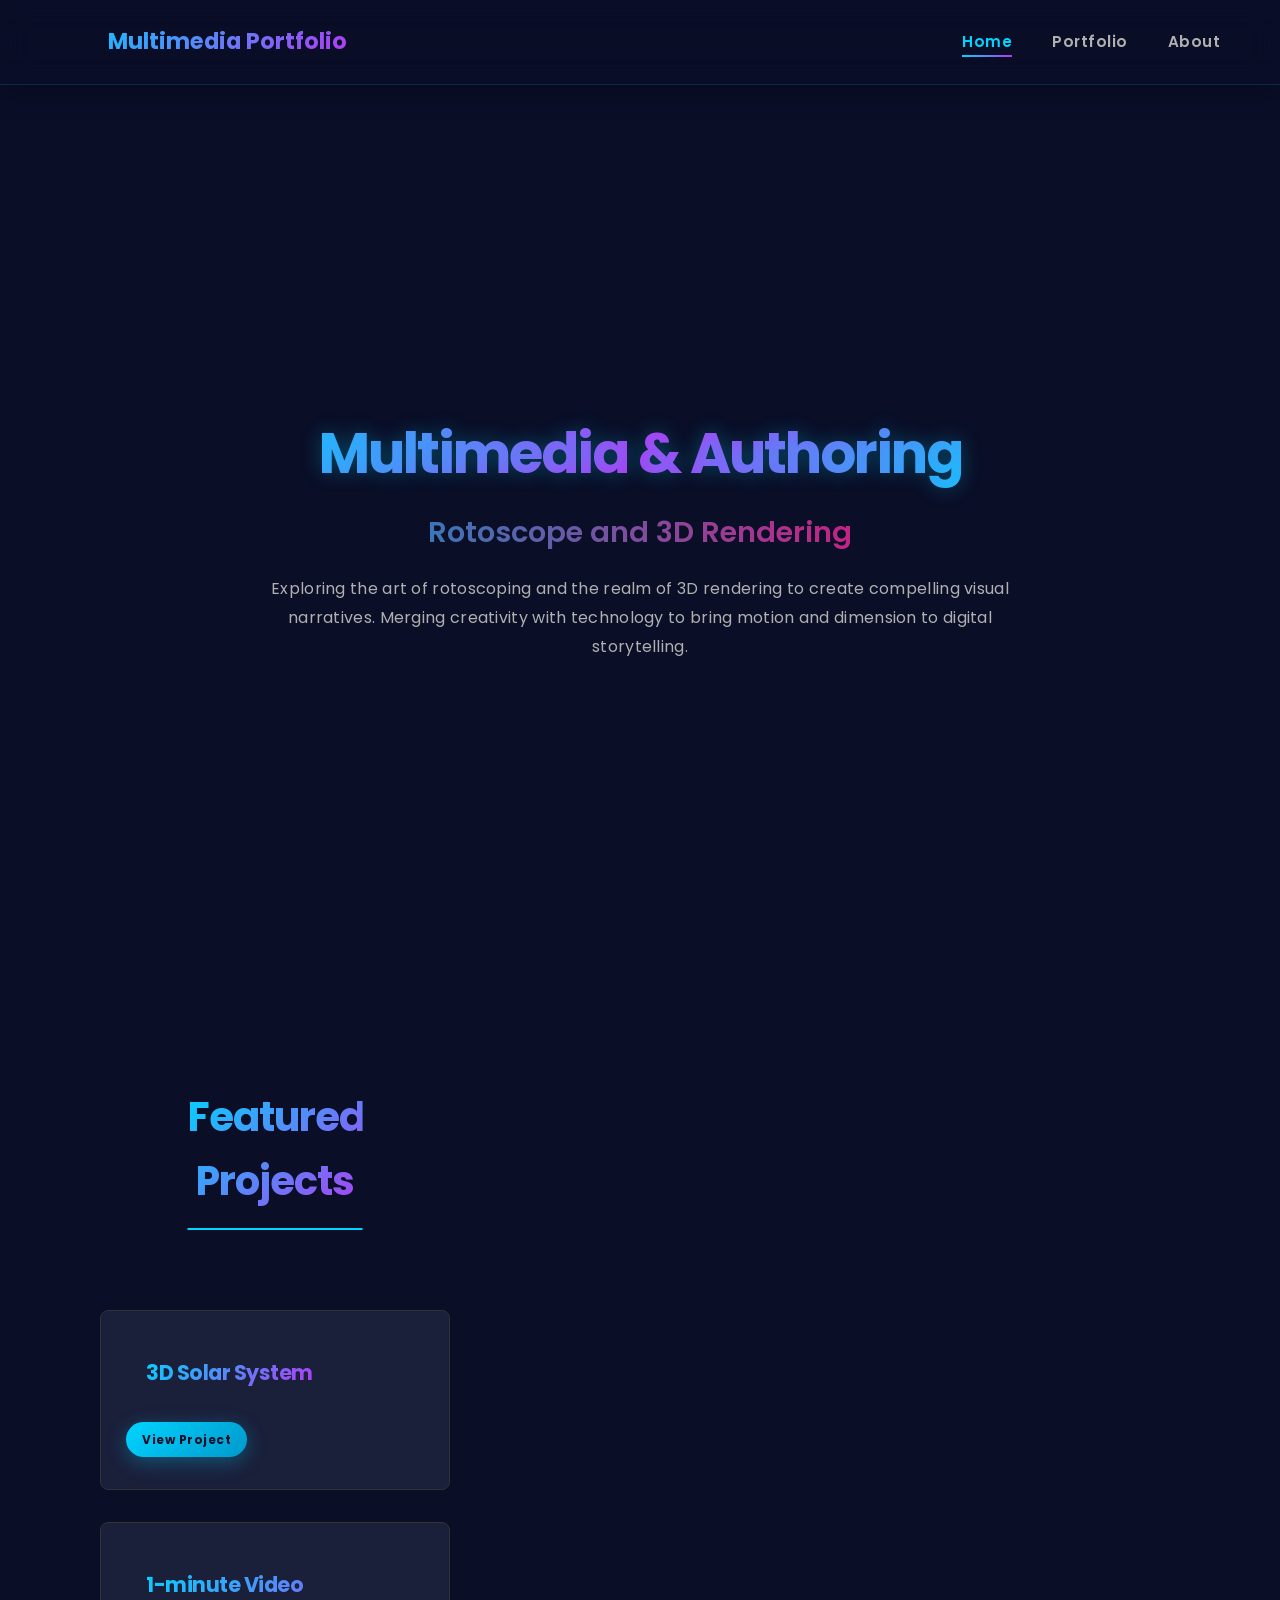
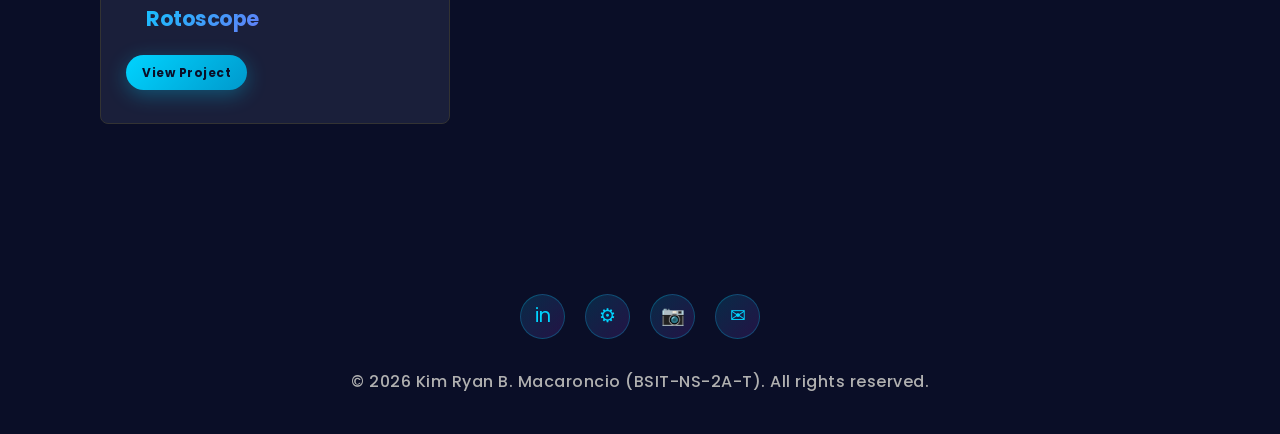
==== commit 1466f838: "o" ====
--- a/index.html
+++ b/index.html
@@ -44,15 +44,18 @@
 
     <!-- Featured Projects -->
     <section class="featured-projects">
-        <!-- Featured Image Background -->
-        <div class="featured-image" id="featured-image"></div>
+        <!-- Featured Video Background -->
+        <div class="featured-video-container" id="featured-video-container">
+            <video id="featured-video" class="featured-video" autoplay muted loop playsinline></video>
+            <div class="featured-video-overlay"></div>
+        </div>
 
         <div class="projects-container">
             <div class="projects-left">
                 <h2 class="section-title">Featured Projects</h2>
                 <div class="projects-list">
                     <!-- Project 1 -->
-                    <div class="project-card" data-bg="url('images/solarsystem.jpg')">
+                    <div class="project-card" data-video="videos/solarsystem.mp4" data-bg="url('images/solarsystem.jpg')">
                         <h3 class="project-title">
                             <a href="project-solar-system.html">3D Solar System</a>
                         </h3>
--- a/css/styles.css
+++ b/css/styles.css
@@ -28,8 +28,7 @@
 
 body {
     font-family: 'Poppins', sans-serif;
-    background: linear-gradient(135deg, var(--dark-bg) 0%, var(--dark-bg-alt) 100%);
-    background-attachment: fixed;
+    background: #0a0e27;
     color: var(--text-primary);
     line-height: 1.6;
     animation: fadeIn 0.8s ease-out;
@@ -178,6 +177,50 @@
     to {
         opacity: 1;
         transform: translateY(0);
+    }
+}
+
+@keyframes slideInFromLeft {
+    from {
+        opacity: 0;
+        transform: translateX(-50px);
+    }
+    to {
+        opacity: 1;
+        transform: translateX(0);
+    }
+}
+
+@keyframes slideOutToLeft {
+    from {
+        opacity: 1;
+        transform: translateX(0);
+    }
+    to {
+        opacity: 0;
+        transform: translateX(-50px);
+    }
+}
+
+@keyframes slideOutDown {
+    from {
+        opacity: 1;
+        transform: translateY(0);
+    }
+    to {
+        opacity: 0;
+        transform: translateY(30px);
+    }
+}
+
+@keyframes slideInTitleFromLeft {
+    from {
+        opacity: 0;
+        margin-left: calc(50% - 50px);
+    }
+    to {
+        opacity: 1;
+        margin-left: 50%;
     }
 }
 
@@ -382,52 +425,41 @@
    =========================== */
 
 .hero {
-    padding: 120px 0;
+    padding: 120px 50px;
     text-align: center;
-    background: linear-gradient(135deg, rgba(10, 14, 39, 0.8) 0%, rgba(26, 31, 58, 0.6) 50%, rgba(10, 14, 39, 0.8) 100%), 
-                url('data:image/svg+xml,<svg xmlns="http://www.w3.org/2000/svg" viewBox="0 0 1200 600"><defs><pattern id="grid" width="40" height="40" patternUnits="userSpaceOnUse"><path d="M 40 0 L 0 0 0 40" fill="none" stroke="rgba(0,212,255,0.03)" stroke-width="1"/></pattern></defs><rect width="1200" height="600" fill="url(%23grid)"/></svg>');
-    border-bottom: 1px solid rgba(0, 212, 255, 0.1);
+    background: #0a0e27;
     position: relative;
     overflow: hidden;
-    animation: slideInUp 0.8s ease-out;
+    min-height: 100vh;
+    display: flex;
+    flex-direction: column;
+    justify-content: center;
+    align-items: center;
+    opacity: 0;
+    transform: translateY(-50px);
+    transition: opacity 0.6s ease-out, transform 0.6s ease-out;
+}
+
+.hero.slide-in {
+    opacity: 1;
+    transform: translateY(0);
+}
+
+.hero.slide-out {
+    opacity: 0;
+    transform: translateY(-50px);
 }
 
 .hero::after {
-    content: '';
-    position: absolute;
-    bottom: -2px;
-    left: 50%;
-    transform: translateX(-50%);
-    width: 80%;
-    height: 1px;
-    background: linear-gradient(90deg, transparent 0%, rgba(0, 212, 255, 0.5) 50%, transparent 100%);
-    animation: dividerReveal 0.8s ease-out 0.4s backwards;
+    display: none;
 }
 
 .hero::before {
-    content: '';
-    position: absolute;
-    top: -50%;
-    right: -10%;
-    width: 500px;
-    height: 500px;
-    background: radial-gradient(circle, rgba(0, 212, 255, 0.1) 0%, transparent 70%);
-    border-radius: 50%;
-    filter: blur(40px);
-    z-index: -1;
+    display: none;
 }
 
 .hero::after {
-    content: '';
-    position: absolute;
-    bottom: -50%;
-    left: -10%;
-    width: 500px;
-    height: 500px;
-    background: radial-gradient(circle, rgba(181, 55, 242, 0.1) 0%, transparent 70%);
-    border-radius: 50%;
-    filter: blur(40px);
-    z-index: -1;
+    display: none;
 }
 
 .hero-title {
@@ -437,8 +469,8 @@
     -webkit-background-clip: text;
     -webkit-text-fill-color: transparent;
     background-clip: text;
-    margin-bottom: 15px;
-    animation: glow 3s ease-in-out infinite, slideInUp 0.8s ease-out;
+    margin-bottom: 30px;
+    animation: slideInUp 0.8s ease-out;
     letter-spacing: -2px;
 }
 
@@ -448,7 +480,7 @@
     -webkit-background-clip: text;
     -webkit-text-fill-color: transparent;
     background-clip: text;
-    margin-bottom: 25px;
+    margin-bottom: 40px;
     font-weight: 600;
 }
 
@@ -472,29 +504,25 @@
     margin-bottom: 4rem;
     display: inline-block;
     margin-left: 50%;
-    transform: translateX(-50%);
+    transform: translateX(calc(-50% - 50px));
     position: relative;
     letter-spacing: -1px;
-}
-
-.section-title::before {
-    content: '';
-    position: absolute;
-    bottom: -15px;
-    left: 50%;
-    transform: translateX(-50%);
-    width: 100px;
-    height: 4px;
-    background: linear-gradient(90deg, transparent, var(--primary-color), transparent);
-    border-radius: 2px;
-}
-
-.section-title {
     background: linear-gradient(135deg, var(--primary-color), var(--accent-purple));
     -webkit-background-clip: text;
     -webkit-text-fill-color: transparent;
     background-clip: text;
-    animation: slideInUp 0.8s ease-out;
+    opacity: 0;
+    transition: opacity 0.6s ease-out, transform 0.6s ease-out;
+}
+
+.section-title.slide-in {
+    opacity: 1;
+    transform: translateX(-50%);
+}
+
+.section-title.slide-out {
+    opacity: 0;
+    transform: translateX(calc(-50% - 50px));
 }
 
 section {
@@ -507,8 +535,8 @@
    =========================== */
 
 .featured-projects {
-    background: linear-gradient(180deg, var(--dark-bg) 0%, rgba(15, 22, 41, 0.5) 100%);
-    padding: 80px 50px;
+    background: #0a0e27;
+    padding: 100px 50px;
     position: relative;
     overflow: visible;
     transition: background 0.5s ease;
@@ -516,20 +544,12 @@
     min-height: 700px;
 }
 
-.featured-projects::before {
-    content: '';
-    position: absolute;
-    top: 0;
-    left: 50%;
-    transform: translateX(-50%);
-    width: 80%;
-    height: 1px;
-    background: linear-gradient(90deg, transparent 0%, rgba(0, 212, 255, 0.5) 50%, transparent 100%);
-    animation: dividerReveal 0.8s ease-out 0.6s backwards;
+.featured-projects::after {
+    display: none;
 }
 
 .featured-projects.image-active {
-    background: rgba(10, 14, 39, 0.05);
+    background: #0a0e27;
 }
 
 .projects-container {
@@ -568,7 +588,7 @@
     animation: slideInUp 1s ease-out;
 }
 
-.featured-image {
+.featured-video-container {
     position: absolute;
     top: 0;
     left: 0;
@@ -576,31 +596,84 @@
     bottom: 0;
     width: 100%;
     height: 100%;
-    background-size: cover;
-    background-position: center;
-    background-repeat: no-repeat;
-    opacity: 0;
-    transition: opacity 0.5s ease;
     overflow: hidden;
     z-index: 1;
     pointer-events: none;
-    display: flex;
-    align-items: center;
-    justify-content: center;
+    opacity: 0;
+    transition: opacity 0.4s cubic-bezier(0.4, 0, 0.2, 1);
     -webkit-mask-image: linear-gradient(90deg, transparent 0%, rgba(0,0,0,1) 15%, rgba(0,0,0,1) 85%, transparent 100%);
     mask-image: linear-gradient(90deg, transparent 0%, rgba(0,0,0,1) 15%, rgba(0,0,0,1) 85%, transparent 100%);
 }
 
-.featured-image.active {
+.featured-video {
+    position: absolute;
+    top: 0;
+    left: 0;
+    right: 0;
+    bottom: 0;
+    width: 100%;
+    height: 100%;
+    object-fit: cover;
+    display: block;
+    z-index: 1;
+}
+
+.featured-video-container.active {
     opacity: 1;
+}
+
+.featured-video-overlay {
+    position: absolute;
+    top: 0;
+    left: 0;
+    right: 0;
+    bottom: 0;
+    width: 100%;
+    height: 100%;
+    background: linear-gradient(180deg, rgba(10, 14, 39, 1) 0%, rgba(10, 14, 39, 1) 10%, rgba(10, 14, 39, 0.1) 50%, rgba(10, 14, 39, 1) 90%, rgba(10, 14, 39, 1) 100%);
+    z-index: 2;
+    pointer-events: none;
+}
+
+.featured-video-overlay::after {
+    content: '';
+    position: absolute;
+    inset: -30%;
+    background: 
+        radial-gradient(circle at 30% 50%, rgba(181, 55, 242, 0.1) 0%, transparent 50%),
+        radial-gradient(circle at 70% 30%, rgba(0, 212, 255, 0.08) 0%, transparent 50%);
+    z-index: 0;
+    opacity: 1;
+    pointer-events: none;
 }
 
 .featured-image::before {
     content: '';
     position: absolute;
     inset: 0;
-    background: linear-gradient(90deg, rgba(10, 14, 39, 0.8) 0%, rgba(10, 14, 39, 0.4) 50%, rgba(10, 14, 39, 0.2) 100%);
+    background: linear-gradient(180deg, rgba(10, 14, 39, 1) 0%, rgba(10, 14, 39, 1) 10%, rgba(10, 14, 39, 0.1) 50%, rgba(10, 14, 39, 1) 90%, rgba(10, 14, 39, 1) 100%);
     z-index: 3;
+    pointer-events: none;
+}
+
+.featured-video::before {
+    content: '';
+    position: absolute;
+    inset: 0;
+    background: linear-gradient(180deg, rgba(10, 14, 39, 1) 0%, rgba(10, 14, 39, 1) 10%, rgba(10, 14, 39, 0.1) 50%, rgba(10, 14, 39, 1) 90%, rgba(10, 14, 39, 1) 100%);
+    z-index: 3;
+    pointer-events: none;
+}
+
+.featured-video::after {
+    content: '';
+    position: absolute;
+    inset: -30%;
+    background: 
+        radial-gradient(circle at 30% 50%, rgba(181, 55, 242, 0.1) 0%, transparent 50%),
+        radial-gradient(circle at 70% 30%, rgba(0, 212, 255, 0.08) 0%, transparent 50%);
+    z-index: 0;
+    opacity: 0;
     pointer-events: none;
 }
 
@@ -622,7 +695,6 @@
     width: 100%;
     height: 100%;
     opacity: 0;
-    transition: opacity 0.5s ease;
     z-index: 3;
     pointer-events: none;
     display: flex;
@@ -630,7 +702,7 @@
     justify-content: center;
     padding: 40px;
     transform: translateX(50px);
-    transition: opacity 0.5s ease, transform 0.5s cubic-bezier(0.34, 1.56, 0.64, 1);
+    transition: opacity 0.4s cubic-bezier(0.4, 0, 0.2, 1), transform 0.4s cubic-bezier(0.34, 1.56, 0.64, 1);
 }
 
 .featured-details.active {
@@ -693,6 +765,30 @@
     padding: 100px 0;
     background: linear-gradient(180deg, var(--dark-bg) 0%, rgba(15, 22, 41, 0.5) 100%);
     position: relative;
+    overflow: hidden;
+}
+
+.portfolio-bg-image {
+    position: absolute;
+    top: 0;
+    left: 0;
+    width: 100%;
+    height: 100%;
+    background-size: cover;
+    background-position: center;
+    background-repeat: no-repeat;
+    opacity: 0;
+    transition: opacity 0.6s cubic-bezier(0.4, 0, 0.2, 1);
+    z-index: 1;
+    pointer-events: none;
+}
+
+.portfolio-bg-image::before {
+    content: '';
+    position: absolute;
+    inset: 0;
+    background: linear-gradient(135deg, rgba(10, 14, 39, 0.85) 0%, rgba(10, 14, 39, 0.7) 50%, rgba(10, 14, 39, 0.85) 100%);
+    z-index: 2;
 }
 
 .portfolio-section::before {
@@ -705,6 +801,12 @@
     height: 1px;
     background: linear-gradient(90deg, transparent 0%, rgba(0, 212, 255, 0.5) 50%, transparent 100%);
     animation: dividerReveal 0.8s ease-out 0.6s backwards;
+    z-index: 10;
+}
+
+.portfolio-section .container {
+    position: relative;
+    z-index: 3;
 }
 
 .portfolio-section .section-title {
@@ -725,11 +827,25 @@
     grid-template-columns: 1fr 1fr;
     gap: 2rem;
     background: rgba(26, 31, 58, 0.5);
-    border: 1px solid rgba(0, 212, 255, 0.1);
+    backdrop-filter: blur(10px);
+    border: 1px solid rgba(0, 212, 255, 0.15);
     border-radius: 16px;
     overflow: hidden;
-    transition: all 0.4s ease;
-    animation: slideInUp 0.6s ease-out backwards;
+    transition: all 0.4s ease, opacity 0.6s ease-out, border-color 0.3s ease, box-shadow 0.3s ease;
+    opacity: 0;
+    transform: translateX(-50px);
+    cursor: pointer;
+    position: relative;
+}
+
+.portfolio-card.slide-in {
+    opacity: 1;
+    transform: translateX(0);
+}
+
+.portfolio-card.slide-out {
+    opacity: 0;
+    transform: translateX(-50px);
 }
 
 .portfolio-card:nth-child(1) {
@@ -742,9 +858,26 @@
 
 .portfolio-card:hover {
     background: rgba(26, 31, 58, 0.7);
-    border-color: rgba(0, 212, 255, 0.3);
-    box-shadow: 0 10px 40px rgba(0, 212, 255, 0.1);
-    transform: translateY(-5px);
+    border-color: rgba(0, 212, 255, 0.4);
+    box-shadow: 0 10px 40px rgba(0, 212, 255, 0.2), inset 0 0 20px rgba(0, 212, 255, 0.05);
+    transform: translateX(0) translateY(-5px);
+}
+
+.portfolio-card::before {
+    content: '';
+    position: absolute;
+    top: 0;
+    left: -100%;
+    width: 100%;
+    height: 100%;
+    background: linear-gradient(90deg, transparent, rgba(0, 212, 255, 0.2), transparent);
+    transition: left 0.5s ease;
+    z-index: 10;
+    pointer-events: none;
+}
+
+.portfolio-card:hover::before {
+    left: 100%;
 }
 
 .portfolio-image {
@@ -759,6 +892,15 @@
     position: relative;
 }
 
+.portfolio-image::before {
+    content: '';
+    position: absolute;
+    inset: 0;
+    background: linear-gradient(90deg, transparent 0%, transparent 70%, rgba(10, 14, 39, 0.6) 100%);
+    pointer-events: none;
+    z-index: 2;
+}
+
 .portfolio-image::after {
     content: '';
     position: absolute;
@@ -821,17 +963,19 @@
 }
 
 .portfolio-tags .tag:hover {
-    background: rgba(0, 212, 255, 0.2);
-    box-shadow: 0 0 10px rgba(0, 212, 255, 0.2);
+    background: rgba(0, 212, 255, 0.25);
+    box-shadow: 0 0 20px rgba(0, 212, 255, 0.4);
+    transform: scale(1.12);
+    border-color: rgba(0, 212, 255, 0.8);
 }
 
 .project-card {
-    background: rgba(26, 31, 58, 0.6);
+    background: rgba(26, 31, 58, 0.5);
     backdrop-filter: blur(10px);
     border-radius: 16px;
     overflow: hidden;
     border: 1px solid rgba(0, 212, 255, 0.15);
-    transition: border-color 0.4s ease, box-shadow 0.4s ease, transform 0.4s ease;
+    transition: transform 0.4s ease, opacity 0.6s ease-out, border-color 0.3s ease, box-shadow 0.3s ease;
     padding: 25px;
     display: flex;
     flex-direction: column;
@@ -839,13 +983,28 @@
     min-height: 180px;
     cursor: pointer;
     position: relative;
-    animation: slideInUp 0.6s ease-out backwards;
+    opacity: 0;
+    transform: translateX(-50px);
+}
+
+.project-card.slide-in {
+    opacity: 1;
+    transform: translateX(0);
+}
+
+.project-card.slide-out {
+    opacity: 0;
+    transform: translateX(-50px);
 }
 
 .project-card:hover {
-    border-color: rgba(0, 212, 255, 0.5);
-    box-shadow: 0 0 20px rgba(0, 212, 255, 0.3), inset 0 0 10px rgba(0, 212, 255, 0.1);
-    transform: translateY(-5px);
+    transform: translateX(0) translateY(-5px);
+    border-color: rgba(0, 212, 255, 0.4);
+    box-shadow: 0 10px 30px rgba(0, 212, 255, 0.2), inset 0 0 20px rgba(0, 212, 255, 0.05);
+}
+
+.project-card:hover::before {
+    left: 100%;
 }
 
 .project-card:nth-child(1) {
@@ -857,10 +1016,10 @@
 }
 
 .featured-projects.image-active .project-card {
-    background: rgba(26, 31, 58, 0.7);
+    background: rgba(26, 31, 58, 0.4);
     backdrop-filter: blur(10px);
-    border-color: rgba(0, 212, 255, 0.5);
-    transition: background 0.5s ease, border-color 0.5s ease, backdrop-filter 0.5s ease;
+    border-color: rgba(0, 212, 255, 0.15);
+    transition: transform 0.4s ease;
 }
 
 .featured-projects .project-card .project-category,
@@ -1016,7 +1175,7 @@
     font-size: 0.8rem;
     border: 1px solid rgba(0, 212, 255, 0.25);
     font-weight: 600;
-    transition: all 0.3s ease;
+    transition: all 0.3s cubic-bezier(0.34, 1.56, 0.64, 1);
     cursor: pointer;
 }
 
@@ -1024,7 +1183,7 @@
     background: linear-gradient(135deg, rgba(0, 212, 255, 0.4), rgba(181, 55, 242, 0.3));
     border-color: rgba(0, 212, 255, 0.8);
     box-shadow: 0 0 25px rgba(0, 212, 255, 0.5), inset 0 0 10px rgba(0, 212, 255, 0.15);
-    transform: scale(1.08) translateY(-3px);
+    transform: scale(1.12) translateY(-4px);
     color: #fff;
 }
 
@@ -1088,12 +1247,13 @@
     background: linear-gradient(135deg, var(--primary-color), var(--secondary-color));
     color: var(--dark-bg);
     box-shadow: 0 5px 20px rgba(0, 212, 255, 0.3);
+    transition: all 0.3s ease;
 }
 
 .btn-primary:hover {
     animation: buttonGlow 1.5s ease-in-out infinite;
-    transform: translateY(-3px);
-    box-shadow: 0 15px 40px rgba(0, 212, 255, 0.4);
+    transform: translateY(-3px) scale(1.05);
+    box-shadow: 0 15px 40px rgba(0, 212, 255, 0.5), 0 0 20px rgba(0, 212, 255, 0.4);
 }
 
 .btn-secondary {
@@ -1299,6 +1459,401 @@
 
 .project-detail ol li strong {
     color: var(--primary-color);
+}
+
+/* ===========================
+   Celestial Grid & Cards
+   =========================== */
+
+.celestial-grid {
+    display: grid;
+    grid-template-columns: repeat(2, 1fr);
+    gap: 3rem;
+    margin: 40px 0;
+    animation: slideInUp 0.8s ease-out 0.3s backwards;
+}
+
+.celestial-card {
+    background: linear-gradient(135deg, rgba(26, 31, 58, 0.6), rgba(37, 45, 74, 0.4));
+    backdrop-filter: blur(10px);
+    border: 1px solid rgba(0, 212, 255, 0.15);
+    border-radius: 12px;
+    padding: 25px;
+    transition: all 0.4s cubic-bezier(0.4, 0, 0.2, 1);
+    overflow: hidden;
+    position: relative;
+    display: flex;
+    flex-direction: column;
+    opacity: 0;
+    transform: translateY(30px);
+    animation: none;
+}
+
+.celestial-card.slide-in {
+    animation: slideInUp 0.6s ease-out forwards;
+}
+
+.celestial-card.slide-out {
+    animation: slideOutDown 0.6s ease-out forwards;
+}
+
+.celestial-card:nth-child(1) {
+    animation-delay: none;
+}
+
+.celestial-card:nth-child(2) {
+    animation-delay: none;
+}
+
+.celestial-card:nth-child(3) {
+    animation-delay: none;
+}
+
+.celestial-card:nth-child(4) {
+    animation-delay: none;
+}
+
+.celestial-card:nth-child(5) {
+    animation-delay: none;
+}
+
+.celestial-card:nth-child(6) {
+    animation-delay: none;
+}
+
+.celestial-card:nth-child(7) {
+    animation-delay: none;
+}
+
+.celestial-card:nth-child(8) {
+    animation-delay: none;
+}
+
+.celestial-card:nth-child(9) {
+    animation-delay: none;
+}
+
+.celestial-card:nth-child(10) {
+    animation-delay: none;
+}
+
+.celestial-card-featured {
+    grid-column: span 2;
+    background: linear-gradient(135deg, rgba(0, 212, 255, 0.08), rgba(181, 55, 242, 0.08));
+    border: 2px solid rgba(0, 212, 255, 0.25);
+}
+
+.celestial-card-featured:hover {
+    border-color: rgba(0, 212, 255, 0.6);
+    box-shadow: 0 12px 48px rgba(0, 212, 255, 0.25), inset 0 1px 0 rgba(0, 212, 255, 0.3);
+    background: linear-gradient(135deg, rgba(0, 212, 255, 0.15), rgba(181, 55, 242, 0.15));
+}
+
+.celestial-card::before {
+    content: '';
+    position: absolute;
+    top: 0;
+    left: -100%;
+    width: 100%;
+    height: 100%;
+    background: linear-gradient(90deg, transparent, rgba(0, 212, 255, 0.2), transparent);
+    transition: left 0.5s ease;
+    z-index: 10;
+    pointer-events: none;
+    border-radius: 12px;
+}
+
+.celestial-card:hover {
+    border-color: rgba(0, 212, 255, 0.4);
+    box-shadow: 0 10px 40px rgba(0, 212, 255, 0.2), inset 0 0 20px rgba(0, 212, 255, 0.05);
+    transform: translateY(-8px) perspective(1000px) rotateX(2deg) rotateY(-1deg);
+    background: linear-gradient(135deg, rgba(26, 31, 58, 0.7), rgba(37, 45, 74, 0.5));
+}
+
+.celestial-card:hover::before {
+    left: 100%;
+}
+
+/* Orbit Badge */
+.orbit-badge {
+    position: absolute;
+    top: -1px;
+    left: 50%;
+    transform: translateX(-50%);
+    background: linear-gradient(135deg, rgba(0, 212, 255, 0.9), rgba(181, 55, 242, 0.7));
+    color: white;
+    padding: 6px 14px;
+    border-radius: 0 0 8px 8px;
+    font-size: 0.85rem;
+    font-weight: 700;
+    backdrop-filter: blur(10px);
+    border: 1px solid rgba(0, 212, 255, 0.3);
+    border-top: none;
+    z-index: 15;
+    animation: orbitPulse 3s ease-in-out infinite;
+}
+
+@keyframes orbitPulse {
+    0%, 100% {
+        box-shadow: 0 0 10px rgba(0, 212, 255, 0.3);
+        transform: translateX(-50%) scale(1);
+    }
+    50% {
+        box-shadow: 0 0 20px rgba(0, 212, 255, 0.6), 0 0 30px rgba(181, 55, 242, 0.3);
+        transform: translateX(-50%) scale(1.05);
+    }
+}
+
+/* Planet-specific left border colors */
+.planet-sun {
+    border-left: 4px solid #FDB813;
+}
+
+.planet-mercury {
+    border-left: 4px solid #8C7853;
+}
+
+.planet-venus {
+    border-left: 4px solid #FFC649;
+}
+
+.planet-earth {
+    border-left: 4px solid #4A90E2;
+}
+
+.planet-moon {
+    border-left: 4px solid #C0C0C0;
+}
+
+.planet-mars {
+    border-left: 4px solid #E27B58;
+}
+
+.planet-jupiter {
+    border-left: 4px solid #C88B3A;
+}
+
+.planet-saturn {
+    border-left: 4px solid #F5D547;
+}
+
+.planet-uranus {
+    border-left: 4px solid #4FD0E7;
+}
+
+.planet-neptune {
+    border-left: 4px solid #4166F5;
+}
+
+.planet-pluto {
+    border-left: 4px solid #9D9D9D;
+}
+
+.celestial-header {
+    margin-bottom: 15px;
+    position: relative;
+    z-index: 2;
+    transition: all 0.3s ease;
+}
+
+.celestial-card:hover .celestial-header {
+    transform: translateX(5px);
+}
+
+.celestial-header h4 {
+    font-size: 1.4rem;
+    font-weight: 700;
+    background: linear-gradient(135deg, var(--primary-color), var(--accent-purple));
+    -webkit-background-clip: text;
+    -webkit-text-fill-color: transparent;
+    background-clip: text;
+    margin: 0;
+    letter-spacing: -0.5px;
+    transition: all 0.3s ease;
+}
+
+.celestial-card:hover .celestial-header h4 {
+    filter: drop-shadow(0 0 8px rgba(0, 212, 255, 0.4));
+}
+
+.celestial-video-container {
+    width: 100%;
+    position: relative;
+    margin-bottom: 15px;
+    border-radius: 8px;
+    overflow: hidden;
+    border: 1px solid rgba(0, 212, 255, 0.1);
+    z-index: 2;
+    aspect-ratio: 16/9;
+    background: var(--dark-bg-alt);
+    display: flex;
+    align-items: center;
+    justify-content: center;
+    transition: all 0.4s ease;
+}
+
+.celestial-card:hover .celestial-video-container {
+    border-color: rgba(0, 212, 255, 0.3);
+    box-shadow: 0 0 20px rgba(0, 212, 255, 0.15);
+}
+
+.portrait-video {
+    width: 100%;
+    height: 100%;
+    object-fit: contain;
+    border-radius: 8px;
+    display: block;
+    transition: transform 0.4s ease;
+}
+
+.celestial-card:hover .portrait-video {
+    transform: scale(1.02);
+}
+
+.portrait-video-sun {
+    transform: scale(1);
+}
+
+.portrait-video-mercury {
+    transform: scale(1.5);
+}
+
+.portrait-video-venus {
+    transform: scale(1.2);
+}
+
+.portrait-video-earth {
+    transform: scale(1.35);
+}
+
+.portrait-video-moon {
+    transform: scale(1.5);
+}
+
+.celestial-youtube-link {
+    margin: 12px 0;
+    text-align: center;
+    padding-bottom: 8px;
+    border-bottom: 1px solid rgba(0, 212, 255, 0.1);
+    transition: all 0.3s ease;
+}
+
+.celestial-youtube-link a {
+    display: inline-block;
+    padding: 8px 12px;
+    border-radius: 4px;
+    background: rgba(0, 212, 255, 0.1);
+    transition: all 0.3s ease;
+}
+
+.celestial-youtube-link a:hover {
+    background: rgba(0, 212, 255, 0.2);
+    text-decoration: none;
+    box-shadow: 0 0 12px rgba(0, 212, 255, 0.3);
+    transform: translateY(-2px);
+}
+
+.celestial-info {
+    color: var(--text-secondary);
+    font-size: 0.95rem;
+    line-height: 1.6;
+    flex-grow: 1;
+    position: relative;
+    z-index: 2;
+    transition: all 0.3s ease;
+}
+
+.celestial-card:hover .celestial-info {
+    color: var(--text-primary);
+}
+
+.celestial-info p {
+    margin: 8px 0;
+    display: flex;
+    justify-content: space-between;
+    align-items: center;
+}
+
+.celestial-info strong {
+    color: var(--primary-color);
+    font-weight: 600;
+}
+
+.calculator-section {
+    position: relative;
+    z-index: 1;
+    opacity: 0;
+    transform: translateY(30px);
+    animation: none;
+    backdrop-filter: blur(10px);
+    transition: all 0.4s cubic-bezier(0.4, 0, 0.2, 1);
+    overflow: hidden;
+}
+
+.calculator-section.slide-in {
+    animation: slideInUp 0.6s ease-out forwards;
+}
+
+.calculator-section.slide-out {
+    animation: slideOutDown 0.6s ease-out forwards;
+}
+
+.calculator-section::before {
+    content: '';
+    position: absolute;
+    top: 0;
+    left: -100%;
+    width: 100%;
+    height: 100%;
+    background: linear-gradient(90deg, transparent, rgba(0, 212, 255, 0.15), transparent);
+    transition: left 0.5s ease;
+    z-index: 10;
+    pointer-events: none;
+    border-radius: 16px;
+}
+
+.calculator-section:hover::before {
+    left: 100%;
+}
+
+.calculator-section:hover {
+    border-color: rgba(0, 212, 255, 0.4);
+    box-shadow: 0 8px 32px rgba(0, 212, 255, 0.1);
+}
+
+#calculation-results {
+    background: rgba(26, 31, 58, 0.8);
+    border: 1px solid rgba(0, 212, 255, 0.2);
+    border-radius: 8px;
+    padding: 20px;
+    animation: slideInUp 0.4s ease-out;
+    backdrop-filter: blur(10px);
+}
+
+#results-content {
+    display: grid;
+    grid-template-columns: repeat(auto-fit, minmax(250px, 1fr));
+    gap: 15px;
+}
+
+#results-content > div {
+    padding: 15px;
+    background: rgba(0, 212, 255, 0.05);
+    border-left: 3px solid var(--primary-color);
+    border-radius: 4px;
+    transition: all 0.3s ease;
+}
+
+#results-content > div:hover {
+    background: rgba(0, 212, 255, 0.1);
+    transform: translateX(5px);
+    box-shadow: 0 4px 12px rgba(0, 212, 255, 0.15);
+}
+
+#results-content > div strong {
+    color: var(--primary-color);
+    display: block;
+    margin-bottom: 5px;
 }
 
 /* ===========================
@@ -1492,16 +2047,23 @@
    =========================== */
 
 .footer {
-    background: linear-gradient(180deg, transparent 0%, rgba(10, 14, 39, 0.8) 100%);
-    border-top: 1px solid rgba(0, 212, 255, 0.1);
+    background: #0a0e27;
     padding: 50px 0;
     text-align: center;
     color: var(--text-secondary);
-    transition: all 0.4s ease;
-}
-
-.footer:hover {
-    border-top-color: rgba(0, 212, 255, 0.2);
+    transition: opacity 0.6s ease-out, transform 0.6s ease-out;
+    opacity: 0;
+    transform: translateY(50px);
+}
+
+.footer.slide-in {
+    opacity: 1;
+    transform: translateY(0);
+}
+
+.footer.slide-out {
+    opacity: 0;
+    transform: translateY(50px);
 }
 
 .footer p {
@@ -1632,19 +2194,75 @@
 
 @media (max-width: 768px) {
     .hero {
-        padding: 80px 0;
+        padding: 60px 20px;
+        min-height: 100vh;
     }
 
     .hero-title {
-        font-size: 2.8rem;
+        font-size: 2.5rem;
+        margin-bottom: 10px;
     }
 
     .hero-subtitle {
-        font-size: 1.5rem;
+        font-size: 1.3rem;
+        margin-bottom: 15px;
+    }
+
+    .hero-description {
+        font-size: 0.95rem;
     }
 
     .section-title {
         font-size: 2rem;
+        margin-bottom: 2.5rem;
+    }
+
+    .navbar .container {
+        padding: 1rem 20px;
+    }
+
+    .nav-menu {
+        gap: 1.5rem;
+        font-size: 0.85rem;
+    }
+
+    .featured-projects {
+        padding: 60px 20px;
+    }
+
+    .projects-container {
+        grid-template-columns: 1fr;
+        gap: 2rem;
+        padding: 0;
+    }
+
+    .projects-left {
+        max-width: 100%;
+    }
+
+    .featured-image {
+        min-height: 300px;
+    }
+
+    .featured-details {
+        padding: 20px;
+    }
+
+    .details-title {
+        font-size: 1.5rem;
+    }
+
+    .project-card {
+        padding: 20px;
+        min-height: 150px;
+    }
+
+    .portfolio-section {
+        padding: 60px 20px;
+    }
+
+    .portfolio-grid {
+        gap: 2rem;
     }
 
     .portfolio-card {
@@ -1653,92 +2271,277 @@
     }
 
     .portfolio-image {
-        min-height: 300px;
+        min-height: 250px;
     }
 
     .portfolio-content {
-        padding: 2rem;
+        padding: 1.5rem;
     }
 
     .portfolio-title {
-        font-size: 1.5rem;
-    }
-
-    .projects-grid {
-        grid-template-columns: 1fr;
-    }
-
-    .projects-container {
-        grid-template-columns: 1fr 1.2fr;
-        gap: 2rem;
+        font-size: 1.3rem;
+    }
+
+    .btn {
+        padding: 10px 20px;
+        font-size: 0.9rem;
+    }
+
+    .tag {
+        font-size: 0.75rem;
+        padding: 6px 12px;
+    }
+
+    .project-detail {
         padding: 40px 20px;
     }
 
-    .featured-image {
-        min-height: 400px;
-    }
-
-    .nav-menu {
-        gap: 1.5rem;
-        font-size: 0.85rem;
-    }
-
     .project-detail-title {
-        font-size: 2.2rem;
-    }
-
-    .about-card {
-        padding: 25px;
-    }
-
-    .skills-grid,
-    .tech-list {
-        grid-template-columns: 1fr;
+        font-size: 2rem;
+    }
+
+    .tech-tags {
+        gap: 0.5rem;
+    }
+
+    .video-placeholder {
+        min-height: 250px;
+    }
+
+    .footer {
+        padding: 40px 20px;
     }
 
     section {
-        padding: 60px 0;
+        padding: 50px 0;
     }
 }
 
 @media (max-width: 480px) {
     .hero {
-        padding: 60px 0;
+        padding: 40px 15px;
+        min-height: 100vh;
     }
 
     .hero-title {
-        font-size: 2rem;
+        font-size: 1.8rem;
+        letter-spacing: 0;
     }
 
     .hero-subtitle {
-        font-size: 1.2rem;
-    }
-
-    .nav-menu {
-        flex-direction: column;
-        gap: 0.8rem;
+        font-size: 1rem;
+        margin-bottom: 12px;
+    }
+
+    .hero-description {
+        font-size: 0.9rem;
+        line-height: 1.6;
     }
 
     .navbar .container {
         flex-direction: column;
+        gap: 0.5rem;
+        padding: 0.8rem 15px;
+    }
+
+    .nav-brand {
+        font-size: 1.1rem;
+        gap: 8px;
+    }
+
+    .logo-icon {
+        font-size: 1.4rem;
+    }
+
+    .nav-menu {
+        flex-direction: row;
         gap: 1rem;
+        font-size: 0.75rem;
+        justify-content: center;
+        width: 100%;
     }
 
     .section-title {
-        font-size: 1.8rem;
-        margin-bottom: 2rem;
-    }
-
-    .project-card h3 {
-        padding: 15px 15px 0;
-    }
-
-    .project-tags {
-        padding: 0 15px 15px;
-    }
-
-    .about-card {
-        padding: 20px;
+        font-size: 1.5rem;
+        margin-bottom: 1.5rem;
+        letter-spacing: 0;
+    }
+
+    .featured-projects {
+        padding: 40px 15px;
+        min-height: auto;
+    }
+
+    .projects-container {
+        grid-template-columns: 1fr;
+        gap: 1.5rem;
+        padding: 0;
+    }
+
+    .projects-left {
+        max-width: 100%;
+        gap: 1.5rem;
+    }
+
+    .featured-image {
+        min-height: 200px;
+        display: none;
+    }
+
+    .featured-details {
+        display: none;
+    }
+
+    .projects-right {
+        display: none;
+    }
+
+    .project-card {
+        padding: 15px;
+        min-height: auto;
+        margin-bottom: 1rem;
+    }
+
+    .project-title {
+        font-size: 1.1rem;
+    }
+
+    .project-title a {
+        font-size: 1.1rem;
+    }
+
+    .project-category {
+        font-size: 0.6rem;
+    }
+
+    .btn {
+        padding: 8px 16px;
+        font-size: 0.8rem;
+        min-width: auto;
+    }
+
+    .tag {
+        font-size: 0.7rem;
+        padding: 5px 10px;
+        margin-right: 4px;
+        margin-bottom: 4px;
+    }
+
+    .portfolio-section {
+        padding: 40px 15px;
+    }
+
+    .portfolio-grid {
+        gap: 1.5rem;
+    }
+
+    .portfolio-card {
+        grid-template-columns: 1fr;
+        gap: 1rem;
+        padding: 0;
+        background: transparent;
+        border: none;
+    }
+
+    .portfolio-card:hover {
+        box-shadow: none;
+        transform: none;
+    }
+
+    .portfolio-image {
+        min-height: 200px;
+        border-radius: 8px;
+    }
+
+    .portfolio-content {
+        padding: 1rem 0;
+    }
+
+    .portfolio-title {
+        font-size: 1.2rem;
+    }
+
+    .portfolio-category {
+        font-size: 0.7rem;
+    }
+
+    .portfolio-description {
+        font-size: 0.9rem;
+    }
+
+    .project-detail {
+        padding: 25px 15px;
+    }
+
+    .project-detail-title {
+        font-size: 1.5rem;
+        margin-bottom: 15px;
+    }
+
+    .project-detail-description {
+        font-size: 0.9rem;
+    }
+
+    .video-placeholder {
+        min-height: 200px;
+    }
+
+    .back-to-top {
+        width: 40px;
+        height: 40px;
+        font-size: 1.2rem;
+        bottom: 15px;
+        right: 15px;
+    }
+
+    .footer {
+        padding: 30px 15px;
+    }
+
+    .social-links {
+        gap: 1rem;
+    }
+
+    .social-link {
+        font-size: 1rem;
+        width: 40px;
+        height: 40px;
+    }
+
+    .footer p {
+        font-size: 0.8rem;
+        text-align: center;
+    }
+
+    section {
+        padding: 40px 0;
+    }
+}
+
+/* Extra Small Phones (360px and below) */
+@media (max-width: 360px) {
+    .hero-title {
+        font-size: 1.5rem;
+    }
+
+    .section-title {
+        font-size: 1.3rem;
+    }
+
+    .project-title a {
+        font-size: 1rem;
+    }
+
+    .portfolio-title {
+        font-size: 1rem;
+    }
+
+    .nav-brand {
+        font-size: 1rem;
+    }
+
+    .nav-menu {
+        gap: 0.8rem;
     }
 }
 
@@ -1749,8 +2552,9 @@
 .hero {
     padding: 100px 0;
     text-align: center;
-    background: linear-gradient(135deg, #0a0e27 0%, #1a1f3a 50%, #0a0e27 100%);
-    border-bottom: 1px solid rgba(0, 212, 255, 0.1);
+    background: #0a0e27;
+    position: relative;
+    overflow: hidden;
 }
 
 .hero-title {
@@ -2114,8 +2918,7 @@
    =========================== */
 
 .footer {
-    background-color: rgba(10, 14, 39, 0.8);
-    border-top: 1px solid rgba(0, 212, 255, 0.1);
+    background: #0a0e27;
     padding: 40px 0;
     text-align: center;
     color: var(--text-secondary);
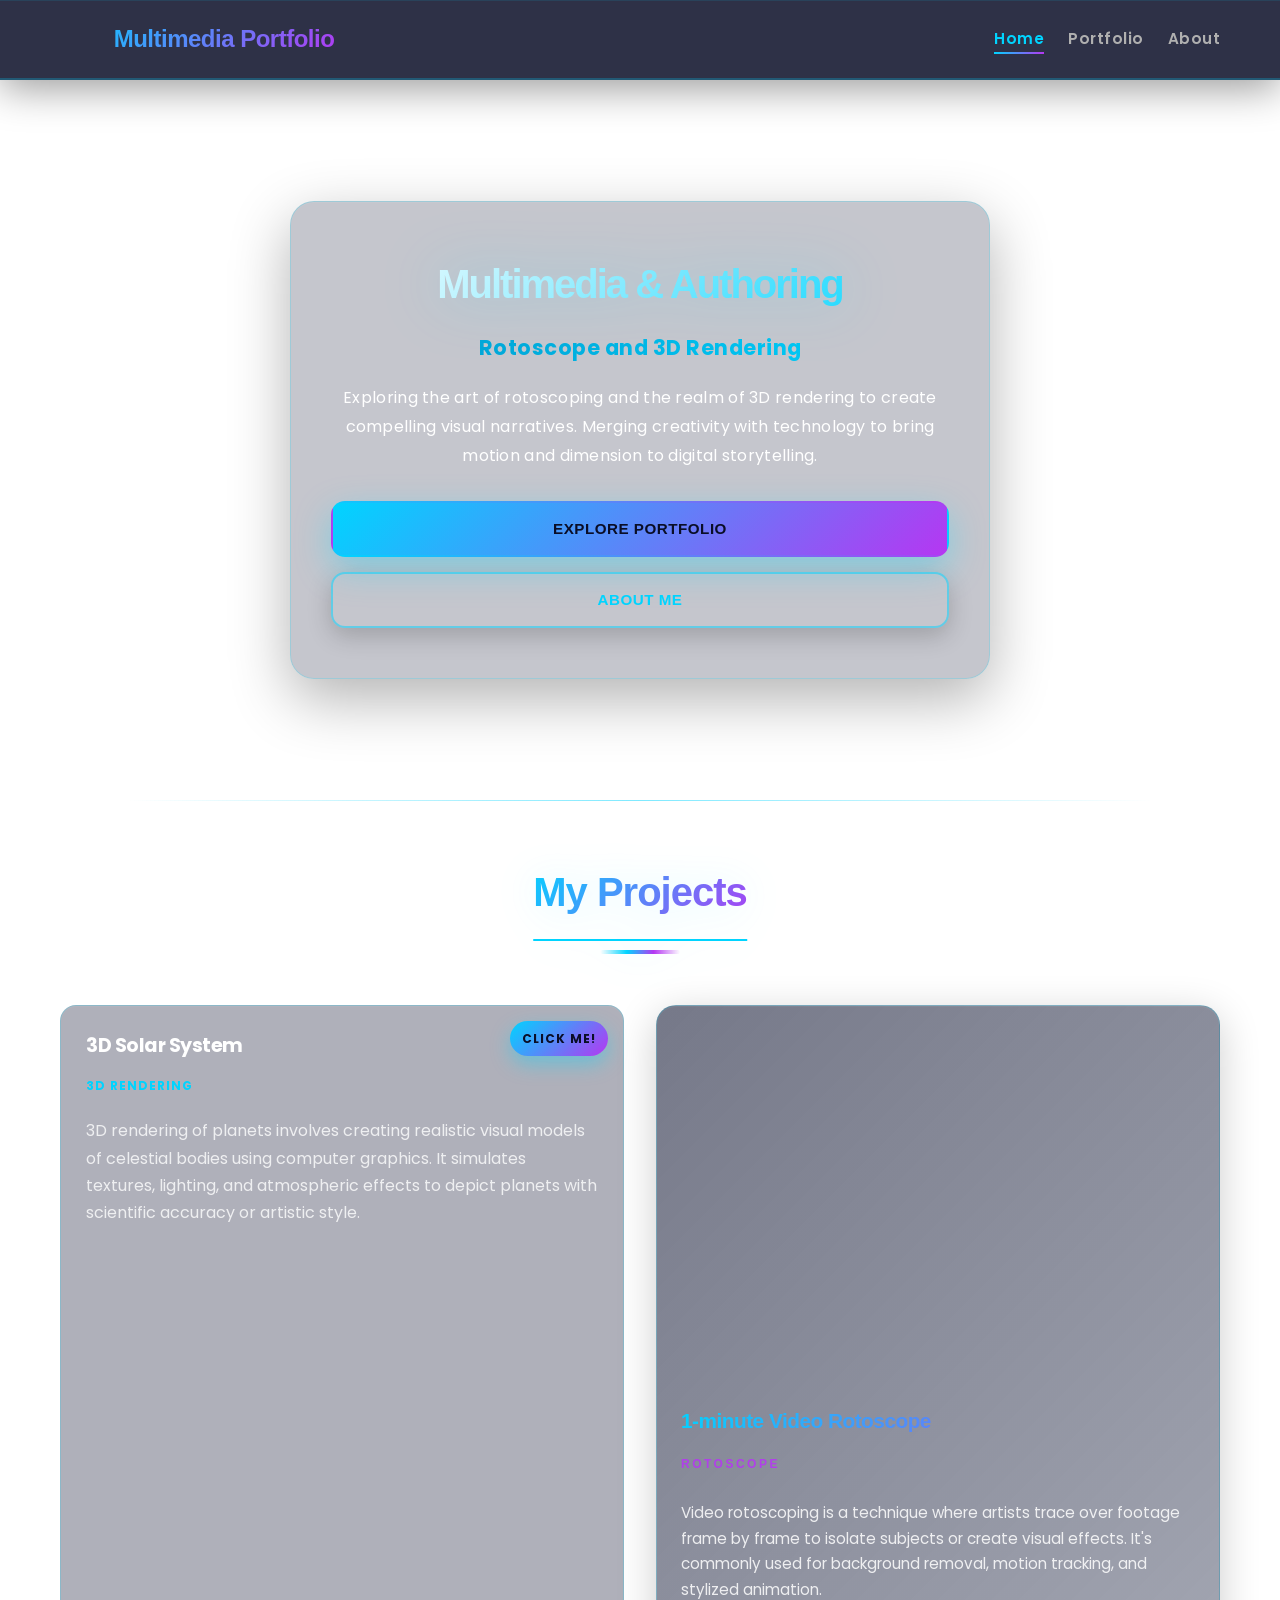
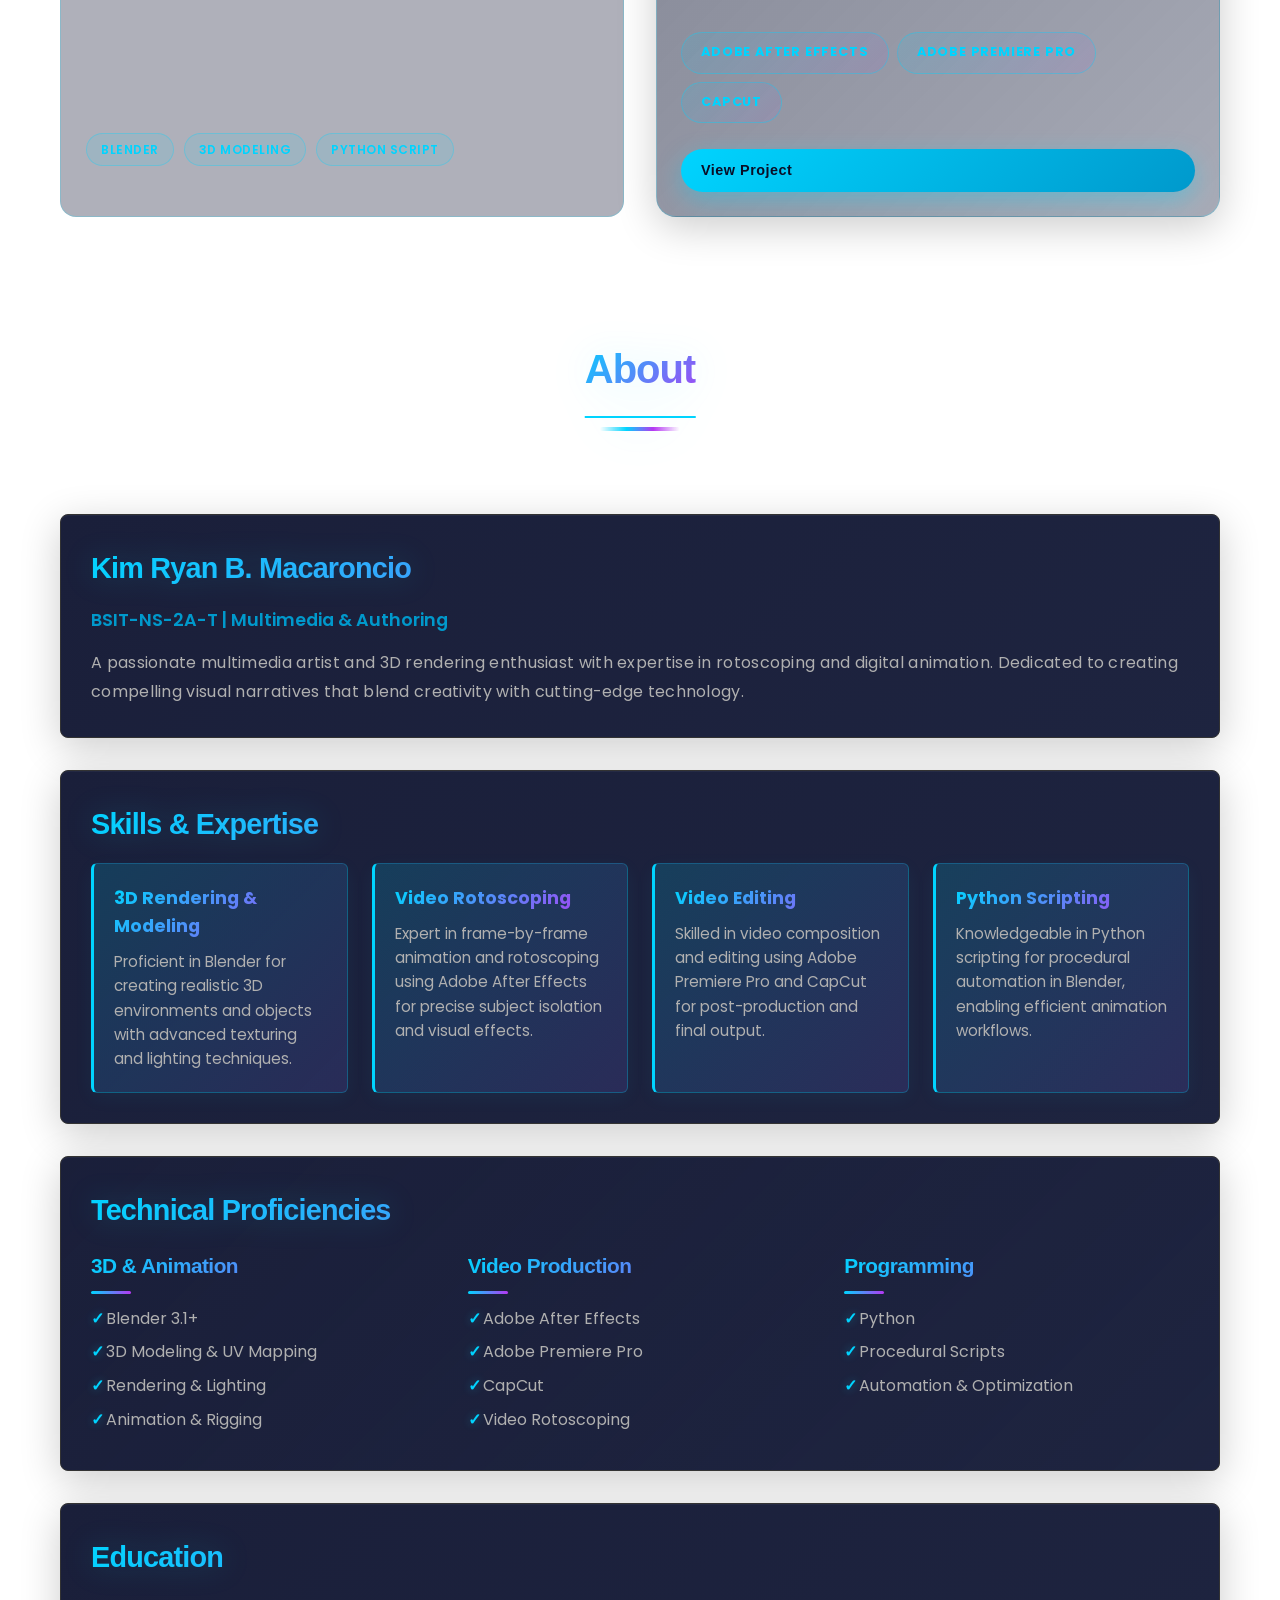
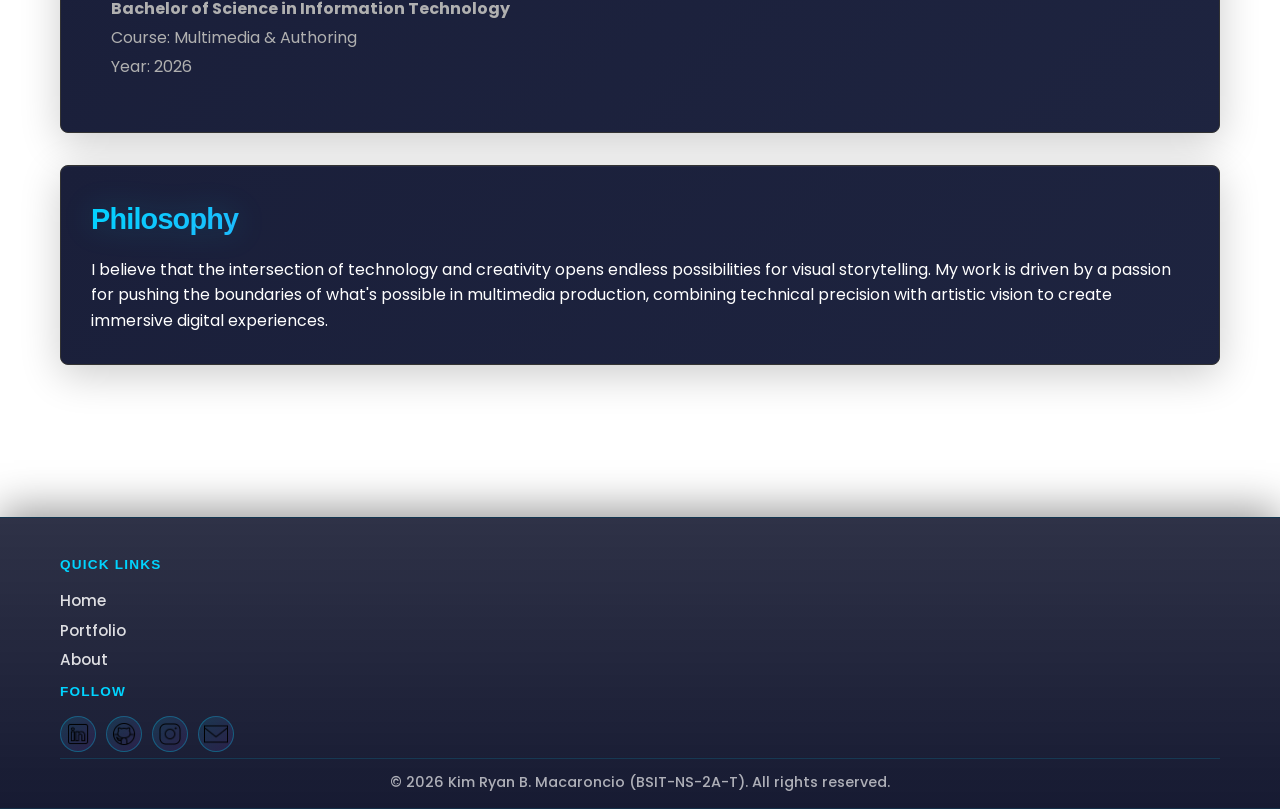
==== commit 1c555c49: "Fresh project upload with compressed video" ====
--- a/index.html
+++ b/index.html
@@ -10,6 +10,11 @@
     <link rel="stylesheet" href="css/styles.css">
 </head>
 <body>
+    <!-- Page Background Video -->
+    <video id="page-bg-video" class="page-bg-video" autoplay muted loop playsinline>
+        <source src="videos/bg12.mp4" type="video/mp4">
+    </video>
+
     <!-- Floating Animated Shapes -->
     <div class="floating-shape shape-1"></div>
     <div class="floating-shape shape-2"></div>
@@ -19,113 +24,209 @@
     <nav class="navbar">
         <div class="container">
             <div class="nav-brand">
-                <span class="logo-icon">📺</span>
+                <span class="logo-icon">[M]</span>
                 <span class="brand-text">Multimedia Portfolio</span>
             </div>
             <ul class="nav-menu">
-                <li><a href="index.html" class="active">Home</a></li>
-                <li><a href="portfolio.html">Portfolio</a></li>
-                <li><a href="about.html">About</a></li>
+                <li><a href="#home" class="active">Home</a></li>
+                <li><a href="#portfolio">Portfolio</a></li>
+                <li><a href="#about">About</a></li>
             </ul>
         </div>
     </nav>
 
-    <!-- Hero Section -->
-    <section class="hero">
-        <div class="container">
-            <h1 class="hero-title">Multimedia & Authoring</h1>
-            <p class="hero-subtitle">Rotoscope and 3D Rendering</p>
-            <p class="hero-description">
-                Exploring the art of rotoscoping and the realm of 3D rendering to create compelling visual narratives. 
-                Merging creativity with technology to bring motion and dimension to digital storytelling.
-            </p>
+
+    <!-- Landing Page Hero Section -->
+    <section class="landing-hero" id="home">
+        <div class="landing-glass-card">
+            <div class="landing-content">
+                <h1 class="landing-title">Multimedia & Authoring</h1>
+                <p class="landing-subtitle">Rotoscope and 3D Rendering</p>
+                <p class="landing-description">
+                    Exploring the art of rotoscoping and the realm of 3D rendering to create compelling visual narratives. 
+                    Merging creativity with technology to bring motion and dimension to digital storytelling.
+                </p>
+                <div class="landing-buttons">
+                    <a href="#portfolio" class="landing-btn landing-btn-primary">Explore Portfolio</a>
+                    <a href="#about" class="landing-btn landing-btn-secondary">About Me</a>
+                </div>
+            </div>
         </div>
     </section>
 
-    <!-- Featured Projects -->
-    <section class="featured-projects">
-        <!-- Featured Video Background -->
-        <div class="featured-video-container" id="featured-video-container">
-            <video id="featured-video" class="featured-video" autoplay muted loop playsinline></video>
-            <div class="featured-video-overlay"></div>
-        </div>
-
-        <div class="projects-container">
-            <div class="projects-left">
-                <h2 class="section-title">Featured Projects</h2>
-                <div class="projects-list">
-                    <!-- Project 1 -->
-                    <div class="project-card" data-video="videos/solarsystem.mp4" data-bg="url('images/solarsystem.jpg')">
-                        <h3 class="project-title">
+    <!-- Portfolio Projects Section -->
+    <section class="portfolio-section" id="portfolio">
+        <!-- Background Image Overlay -->
+        <div class="portfolio-bg-image" id="portfolioBgImage"></div>
+        
+        <div class="container">
+            <h2 class="section-title">My Projects</h2>
+            
+            <div class="portfolio-grid">
+                <!-- Project 1 -->
+                <div class="featured-project-card" data-video="videos/planetbg.mp4" data-title="3D Solar System">
+                    <div class="click-me-badge">Click Me!</div>
+                    <div class="project-card-header">
+                        <h3 class="project-card-title">
                             <a href="project-solar-system.html">3D Solar System</a>
                         </h3>
-                        <p class="project-category">3D RENDERING</p>
-                        <p class="project-description">
-                            3D rendering of planets involves creating realistic visual models of celestial bodies using computer graphics. 
-                            It simulates textures, lighting, and atmospheric effects to depict planets with scientific accuracy or artistic style.
+                        <span class="project-card-category">3D RENDERING</span>
+                    </div>
+                    <p class="project-card-description">
+                        3D rendering of planets involves creating realistic visual models of celestial bodies using computer graphics. 
+                        It simulates textures, lighting, and atmospheric effects to depict planets with scientific accuracy or artistic style.
+                    </p>
+                    <div class="project-card-tags">
+                        <span class="project-tag">Blender</span>
+                        <span class="project-tag">3D Modeling</span>
+                        <span class="project-tag">Python Script</span>
+                    </div>
+                </div>
+
+                <!-- Project 2 -->
+                <div class="portfolio-card">
+                    <video class="portfolio-image portfolio-video" muted loop playsinline>
+                        <source src="roto/kim1.mp4" type="video/mp4">
+                    </video>
+                    <div class="portfolio-content">
+                        <h3 class="portfolio-title">1-minute Video Rotoscope</h3>
+                        <p class="portfolio-category">ROTOSCOPE</p>
+                        <p class="portfolio-description">
+                            Video rotoscoping is a technique where artists trace over footage frame by frame to isolate subjects or create visual effects. It's commonly used for background removal, motion tracking, and stylized animation.
                         </p>
-                        <div class="project-tags">
-                            <span class="tag">Blender</span>
-                            <span class="tag">3D Modeling</span>
-                            <span class="tag">Python Script</span>
-                        </div>
-                        <div style="margin-top: auto; padding-top: 15px;">
-                            <a href="project-solar-system.html" class="btn btn-primary">View Project</a>
-                        </div>
-                    </div>
-
-                    <!-- Project 2 -->
-                    <div class="project-card" data-bg="url('images/rotoscope.jpg')">
-                        <h3 class="project-title">
-                            <a href="project-rotoscope.html">1-minute Video Rotoscope</a>
-                        </h3>
-                        <p class="project-category">ROTOSCOPE</p>
-                        <p class="project-description">
-                            Video rotoscoping is a technique where artists trace over footage frame by frame to isolate subjects or create visual effects. 
-                            It's commonly used for background removal, motion tracking, and stylized animation.
-                        </p>
-                        <div class="project-tags">
+                        <div class="portfolio-tags">
                             <span class="tag">Adobe After Effects</span>
                             <span class="tag">Adobe Premiere Pro</span>
                             <span class="tag">Capcut</span>
                         </div>
-                        <div style="margin-top: auto; padding-top: 15px;">
-                            <a href="project-rotoscope.html" class="btn btn-primary">View Project</a>
-                        </div>
-                    </div>
-                </div>
-            </div>
-
-            <!-- Featured Image Area -->
-            <div class="projects-right">
-                <div class="featured-details" id="featured-details">
-                    <div class="details-content">
-                        <h3 class="details-title">Hover over a project</h3>
-                        <p class="details-category"></p>
-                        <p class="details-description">Select a project to view details</p>
-                        <div class="details-tags"></div>
+                        <a href="project-rotoscope.html" class="btn btn-primary">View Project</a>
                     </div>
                 </div>
             </div>
         </div>
     </section>
 
-    <!-- Back to Top Button -->
-    <button id="back-to-top" title="Back to top">↑</button>
+    <!-- About Section -->
+    <section class="about-section" id="about">
+        <div class="container">
+            <h1 class="section-title">About</h1>
+            
+            <div class="about-content">
+                <div class="about-card">
+                    <h2>Kim Ryan B. Macaroncio</h2>
+                    <p class="about-subtitle">BSIT-NS-2A-T | Multimedia & Authoring</p>
+                    <p class="about-description">
+                        A passionate multimedia artist and 3D rendering enthusiast with expertise in rotoscoping and digital animation. 
+                        Dedicated to creating compelling visual narratives that blend creativity with cutting-edge technology.
+                    </p>
+                </div>
+
+                <div class="about-card">
+                    <h2>Skills & Expertise</h2>
+                    <div class="skills-grid">
+                        <div class="skill-item">
+                            <h3>3D Rendering & Modeling</h3>
+                            <p>Proficient in Blender for creating realistic 3D environments and objects with advanced texturing and lighting techniques.</p>
+                        </div>
+                        <div class="skill-item">
+                            <h3>Video Rotoscoping</h3>
+                            <p>Expert in frame-by-frame animation and rotoscoping using Adobe After Effects for precise subject isolation and visual effects.</p>
+                        </div>
+                        <div class="skill-item">
+                            <h3>Video Editing</h3>
+                            <p>Skilled in video composition and editing using Adobe Premiere Pro and CapCut for post-production and final output.</p>
+                        </div>
+                        <div class="skill-item">
+                            <h3>Python Scripting</h3>
+                            <p>Knowledgeable in Python scripting for procedural automation in Blender, enabling efficient animation workflows.</p>
+                        </div>
+                    </div>
+                </div>
+
+                <div class="about-card">
+                    <h2>Technical Proficiencies</h2>
+                    <div class="tech-list">
+                        <div class="tech-category">
+                            <h3>3D & Animation</h3>
+                            <ul>
+                                <li>Blender 3.1+</li>
+                                <li>3D Modeling & UV Mapping</li>
+                                <li>Rendering & Lighting</li>
+                                <li>Animation & Rigging</li>
+                            </ul>
+                        </div>
+                        <div class="tech-category">
+                            <h3>Video Production</h3>
+                            <ul>
+                                <li>Adobe After Effects</li>
+                                <li>Adobe Premiere Pro</li>
+                                <li>CapCut</li>
+                                <li>Video Rotoscoping</li>
+                            </ul>
+                        </div>
+                        <div class="tech-category">
+                            <h3>Programming</h3>
+                            <ul>
+                                <li>Python</li>
+                                <li>Procedural Scripts</li>
+                                <li>Automation & Optimization</li>
+                            </ul>
+                        </div>
+                    </div>
+                </div>
+
+                <div class="about-card">
+                    <h2>Education</h2>
+                    <ul class="education-list">
+                        <li>
+                            <strong>Bachelor of Science in Information Technology</strong><br>
+                            Course: Multimedia & Authoring<br>
+                            Year: 2026
+                        </li>
+                    </ul>
+                </div>
+
+                <div class="about-card">
+                    <h2>Philosophy</h2>
+                    <p>
+                        I believe that the intersection of technology and creativity opens endless possibilities for visual storytelling. 
+                        My work is driven by a passion for pushing the boundaries of what's possible in multimedia production, 
+                        combining technical precision with artistic vision to create immersive digital experiences.
+                    </p>
+                </div>
+            </div>
+        </div>
+    </section>
 
     <!-- Footer -->
-    <footer class="footer">
-        <div class="container">
-            <div class="social-links">
-                <a href="https://linkedin.com" class="social-link" title="LinkedIn" target="_blank">in</a>
-                <a href="https://github.com" class="social-link" title="GitHub" target="_blank">⚙</a>
-                <a href="https://instagram.com" class="social-link" title="Instagram" target="_blank">📷</a>
-                <a href="mailto:contact@example.com" class="social-link" title="Email">✉</a>
-            </div>
-            <p>&copy; 2026 Kim Ryan B. Macaroncio (BSIT-NS-2A-T). All rights reserved.</p>
+    <footer class="footer-fixed">
+        <div class="container">
+            <div class="footer-content">
+                <div class="footer-section">
+                    <h4 class="footer-title">Quick Links</h4>
+                    <ul class="footer-links">
+                        <li><a href="#home">Home</a></li>
+                        <li><a href="#portfolio">Portfolio</a></li>
+                        <li><a href="#about">About</a></li>
+                    </ul>
+                </div>
+                <div class="footer-section">
+                    <h4 class="footer-title">Follow</h4>
+                    <div class="footer-social">
+                        <a href="https://linkedin.com" target="_blank" title="LinkedIn"><img src="icons/icons8-linkedin-50 (1).png" alt="LinkedIn" style="width: 24px; height: 24px;"></a>
+                        <a href="https://github.com" target="_blank" title="GitHub"><img src="icons/icons8-github-50 (1).png" alt="GitHub" style="width: 24px; height: 24px;"></a>
+                        <a href="https://instagram.com" target="_blank" title="Instagram"><img src="icons/icons8-instagram-logo-50.png" alt="Instagram" style="width: 24px; height: 24px;"></a>
+                        <a href="mailto:contact@example.com" title="Email"><img src="icons/icons8-email-50.png" alt="Email" style="width: 24px; height: 24px;"></a>
+                    </div>
+                </div>
+            </div>
+            <div class="footer-bottom">
+                <p>&copy; 2026 Kim Ryan B. Macaroncio (BSIT-NS-2A-T). All rights reserved.</p>
+            </div>
         </div>
     </footer>
 
     <script src="js/main.js"></script>
+
 </body>
 </html>
--- a/css/styles.css
+++ b/css/styles.css
@@ -28,7 +28,7 @@
 
 body {
     font-family: 'Poppins', sans-serif;
-    background: #0a0e27;
+    background: transparent;
     color: var(--text-primary);
     line-height: 1.6;
     animation: fadeIn 0.8s ease-out;
@@ -339,14 +339,15 @@
    =========================== */
 
 .navbar {
-    background: rgba(10, 14, 39, 0.7);
-    backdrop-filter: blur(15px);
-    border-bottom: 1px solid rgba(0, 212, 255, 0.15);
+    background: rgba(10, 14, 39, 0.85);
+    backdrop-filter: blur(20px);
+    border-bottom: 2px solid rgba(0, 212, 255, 0.25);
     position: sticky;
     top: 0;
     z-index: 1000;
-    box-shadow: 0 5px 30px rgba(0, 0, 0, 0.3);
+    box-shadow: 0 8px 40px rgba(0, 0, 0, 0.4), inset 0 1px 0 rgba(0, 212, 255, 0.1);
     animation: slideInDown 0.6s ease-out;
+    transition: all 0.3s ease;
 }
 
 .navbar .container {
@@ -360,18 +361,20 @@
     display: flex;
     align-items: center;
     gap: 12px;
-    font-size: 1.4rem;
-    font-weight: 700;
+    font-size: 1.5rem;
+    font-weight: 800;
     background: linear-gradient(135deg, var(--primary-color), var(--accent-purple));
     -webkit-background-clip: text;
     -webkit-text-fill-color: transparent;
     background-clip: text;
     cursor: pointer;
-    transition: transform 0.3s ease;
+    transition: all 0.3s ease;
+    letter-spacing: -0.5px;
 }
 
 .nav-brand:hover {
-    transform: scale(1.05);
+    transform: scale(1.08);
+    filter: drop-shadow(0 0 12px rgba(0, 212, 255, 0.4));
 }
 
 .logo-icon {
@@ -421,13 +424,428 @@
 }
 
 /* ===========================
+   Landing Hero Section
+   =========================== */
+
+.landing-hero {
+    padding: 60px 30px;
+    text-align: center;
+    background: transparent;
+    position: relative;
+    overflow: hidden;
+    min-height: 80vh;
+    display: flex;
+    flex-direction: column;
+    justify-content: center;
+    align-items: center;
+}
+
+.landing-glass-card {
+    background: rgba(26, 31, 58, 0.25);
+    backdrop-filter: blur(20px);
+    -webkit-backdrop-filter: blur(20px);
+    border: 1px solid rgba(0, 212, 255, 0.2);
+    border-radius: 24px;
+    padding: 50px 40px;
+    max-width: 700px;
+    width: 100%;
+    box-shadow: 0 20px 60px rgba(0, 0, 0, 0.3), inset 0 1px 1px rgba(255, 255, 255, 0.05);
+    animation: slideInUp 0.8s ease-out;
+}
+
+.landing-content {
+    position: relative;
+    z-index: 2;
+}
+
+.landing-title {
+    font-size: 3.5rem;
+    font-weight: 900;
+    background: linear-gradient(135deg, #ffffff 0%, var(--primary-color) 100%);
+    -webkit-background-clip: text;
+    -webkit-text-fill-color: transparent;
+    background-clip: text;
+    margin-bottom: 20px;
+    letter-spacing: -2px;
+    animation: slideInUp 0.8s ease-out 0.1s backwards;
+    filter: drop-shadow(0 0 30px rgba(0, 212, 255, 0.3));
+}
+
+.landing-subtitle {
+    font-size: 1.6rem;
+    background: linear-gradient(90deg, var(--secondary-color), var(--primary-color));
+    -webkit-background-clip: text;
+    -webkit-text-fill-color: transparent;
+    background-clip: text;
+    margin-bottom: 25px;
+    font-weight: 700;
+    animation: slideInUp 0.8s ease-out 0.2s backwards;
+    letter-spacing: 0.5px;
+}
+
+.landing-description {
+    font-size: 0.95rem;
+    color: #ffffff;
+    max-width: 700px;
+    margin: 0 auto 35px;
+    line-height: 1.8;
+    letter-spacing: 0.3px;
+    animation: slideInUp 0.8s ease-out 0.3s backwards;
+}
+
+.landing-buttons {
+    display: flex;
+    gap: 20px;
+    justify-content: center;
+    flex-wrap: wrap;
+    animation: slideInUp 0.8s ease-out 0.4s backwards;
+}
+
+.landing-btn {
+    display: inline-block;
+    padding: 14px 36px;
+    border-radius: 14px;
+    font-size: 0.95rem;
+    font-weight: 700;
+    text-decoration: none;
+    transition: all 0.4s cubic-bezier(0.4, 0, 0.2, 1);
+    letter-spacing: 0.5px;
+    text-transform: uppercase;
+    border: 2px solid;
+    cursor: pointer;
+    box-shadow: 0 8px 25px rgba(0, 0, 0, 0.2);
+}
+
+.landing-btn-primary {
+    background: linear-gradient(135deg, var(--primary-color), var(--accent-purple));
+    color: var(--dark-bg);
+    border-color: transparent;
+    box-shadow: 0 12px 35px rgba(0, 212, 255, 0.35);
+    font-weight: 800;
+}
+
+.landing-btn-primary:hover {
+    transform: translateY(-5px);
+    box-shadow: 0 20px 50px rgba(0, 212, 255, 0.6), inset 0 0 20px rgba(0, 212, 255, 0.25);
+    letter-spacing: 1px;
+}
+
+.landing-btn-secondary {
+    background: transparent;
+    color: var(--primary-color);
+    border-color: rgba(0, 212, 255, 0.5);
+    font-weight: 800;
+}
+
+.landing-btn-secondary:hover {
+    background: rgba(0, 212, 255, 0.15);
+    border-color: rgba(0, 212, 255, 0.9);
+    box-shadow: 0 10px 35px rgba(0, 212, 255, 0.4);
+    transform: translateY(-5px);
+    letter-spacing: 1px;
+}
+
+/* ===========================
+   Featured Projects Section
+   =========================== */
+
+.featured-projects-section {
+    padding: 100px 50px;
+    position: relative;
+    background: rgba(26, 31, 58, 0.15);
+    backdrop-filter: blur(15px);
+    -webkit-backdrop-filter: blur(15px);
+    border-top: 1px solid rgba(0, 212, 255, 0.1);
+    border-bottom: 1px solid rgba(0, 212, 255, 0.1);
+    margin-bottom: 100px;
+}
+
+.featured-section-title {
+    font-size: 3rem;
+    font-weight: 800;
+    text-align: center;
+    color: #ffffff;
+    margin-bottom: 60px;
+    letter-spacing: -1px;
+    animation: slideInUp 0.8s ease-out;
+}
+
+.featured-cards-grid {
+    display: grid;
+    grid-template-columns: repeat(auto-fit, minmax(350px, 1fr));
+    gap: 30px;
+    max-width: 1200px;
+    margin: 0 auto;
+}
+
+.featured-project-card {
+    background: rgba(26, 31, 58, 0.35);
+    backdrop-filter: blur(15px);
+    -webkit-backdrop-filter: blur(15px);
+    border: 1px solid rgba(0, 212, 255, 0.2);
+    border-radius: 16px;
+    padding: 35px;
+    transition: all 0.4s cubic-bezier(0.4, 0, 0.2, 1);
+    display: flex;
+    flex-direction: column;
+    box-shadow: inset 0 1px 1px rgba(255, 255, 255, 0.05);
+    animation: slideInUp 0.8s ease-out;
+    position: relative;
+}
+
+.featured-project-card:nth-child(1) {
+    animation-delay: 0.1s;
+}
+
+.featured-project-card:nth-child(2) {
+    animation-delay: 0.2s;
+}
+
+.featured-project-card:nth-child(3) {
+    animation-delay: 0.3s;
+}
+
+.featured-project-card:hover {
+    background: rgba(26, 31, 58, 0.5);
+    border-color: rgba(0, 212, 255, 0.4);
+    transform: translateY(-8px);
+    box-shadow: 0 15px 40px rgba(0, 212, 255, 0.25), inset 0 1px 1px rgba(255, 255, 255, 0.08);
+}
+
+.project-card-header {
+    margin-bottom: 20px;
+}
+
+.project-card-title {
+    font-size: 1.5rem;
+    font-weight: 700;
+    color: #ffffff;
+    margin-bottom: 10px;
+    letter-spacing: -0.5px;
+}
+
+.project-card-title a {
+    color: #ffffff;
+    text-decoration: none;
+    transition: color 0.3s ease;
+}
+
+.project-card-title a:hover {
+    color: var(--primary-color);
+}
+
+.project-card-category {
+    display: inline-block;
+    font-size: 0.75rem;
+    font-weight: 700;
+    text-transform: uppercase;
+    color: var(--primary-color);
+    letter-spacing: 1px;
+}
+
+.project-card-description {
+    color: rgba(255, 255, 255, 0.8);
+    font-size: 1rem;
+    line-height: 1.7;
+    margin-bottom: 20px;
+    flex-grow: 1;
+}
+
+.project-card-tags {
+    display: flex;
+    flex-wrap: wrap;
+    gap: 10px;
+    margin-bottom: 25px;
+}
+
+.project-tag {
+    display: inline-block;
+    padding: 6px 14px;
+    background: rgba(0, 212, 255, 0.1);
+    border: 1px solid rgba(0, 212, 255, 0.3);
+    border-radius: 20px;
+    font-size: 0.75rem;
+    font-weight: 600;
+    color: var(--primary-color);
+    text-transform: uppercase;
+    letter-spacing: 0.5px;
+    transition: all 0.3s ease;
+}
+
+.project-tag:hover {
+    background: rgba(0, 212, 255, 0.2);
+    border-color: rgba(0, 212, 255, 0.6);
+}
+
+.project-card-link {
+    display: inline-block;
+    color: var(--primary-color);
+    text-decoration: none;
+    font-weight: 600;
+    font-size: 1rem;
+    transition: all 0.3s ease;
+    letter-spacing: 0.5px;
+}
+
+.project-card-link:hover {
+    color: #ffffff;
+    transform: translateX(5px);
+}
+
+/* ===========================
+   Click Me Badge - Featured Cards
+   =========================== */
+
+.click-me-badge {
+    position: absolute;
+    top: 20px;
+    right: 20px;
+    background: linear-gradient(135deg, var(--primary-color), var(--accent-purple));
+    color: var(--dark-bg);
+    padding: 10px 16px;
+    border-radius: 20px;
+    font-weight: 700;
+    font-size: 0.85rem;
+    text-transform: uppercase;
+    letter-spacing: 1px;
+    box-shadow: 0 8px 20px rgba(0, 212, 255, 0.4);
+    animation: bounce 2s infinite, glow 2s infinite;
+    cursor: pointer;
+    z-index: 10;
+    transition: all 0.3s ease;
+}
+
+@keyframes bounce {
+    0%, 100% {
+        transform: translateY(0);
+    }
+    50% {
+        transform: translateY(-8px);
+    }
+}
+
+@keyframes glow {
+    0%, 100% {
+        box-shadow: 0 8px 20px rgba(0, 212, 255, 0.4);
+    }
+    50% {
+        box-shadow: 0 8px 30px rgba(0, 212, 255, 0.7), 0 0 20px rgba(181, 55, 242, 0.3);
+    }
+}
+
+.featured-project-card:hover .click-me-badge {
+    box-shadow: 0 12px 30px rgba(0, 212, 255, 0.6);
+    transform: scale(1.1);
+}
+
+/* ===========================
+   Footer
+   =========================== */
+
+.footer-fixed {
+    position: relative;
+    background: linear-gradient(180deg, rgba(10, 14, 39, 0.85) 0%, rgba(10, 14, 39, 0.95) 100%);
+    backdrop-filter: blur(20px);
+    -webkit-backdrop-filter: blur(20px);
+    border-top: 2px solid rgba(0, 212, 255, 0.25);
+    box-shadow: 0 -8px 40px rgba(0, 0, 0, 0.4), inset 0 -1px 0 rgba(0, 212, 255, 0.1);
+    padding: 30px 0 15px;
+}
+
+.footer-content {
+    display: grid;
+    grid-template-columns: 1fr 1fr;
+    gap: 40px;
+    padding: 8px 0;
+}
+
+.footer-section {
+    display: flex;
+    flex-direction: column;
+    gap: 8px;
+    transition: all 0.3s ease;
+}
+
+.footer-section:hover {
+    transform: translateX(5px);
+}
+
+.footer-title {
+    font-size: 0.85rem;
+    font-weight: 800;
+    color: var(--primary-color);
+    text-transform: uppercase;
+    letter-spacing: 1.2px;
+    margin-bottom: 5px;
+}
+
+.footer-links {
+    list-style: none;
+    display: flex;
+    gap: 20px;
+}
+
+.footer-links a {
+    color: rgba(255, 255, 255, 0.85);
+    text-decoration: none;
+    transition: all 0.3s ease;
+    font-size: 0.95rem;
+    font-weight: 500;
+}
+
+.footer-links a:hover {
+    color: var(--primary-color);
+    padding-left: 5px;
+}
+
+.footer-social {
+    display: flex;
+    gap: 10px;
+}
+
+.footer-social a {
+    width: 36px;
+    height: 36px;
+    display: flex;
+    align-items: center;
+    justify-content: center;
+    background: linear-gradient(135deg, rgba(0, 212, 255, 0.12), rgba(181, 55, 242, 0.1));
+    border: 1.5px solid rgba(0, 212, 255, 0.3);
+    border-radius: 50%;
+    color: var(--primary-color);
+    text-decoration: none;
+    font-size: 1rem;
+    transition: all 0.3s ease;
+}
+
+.footer-social a:hover {
+    background: linear-gradient(135deg, rgba(0, 212, 255, 0.25), rgba(181, 55, 242, 0.2));
+    border-color: rgba(0, 212, 255, 0.6);
+    box-shadow: 0 0 20px rgba(0, 212, 255, 0.4);
+    transform: translateY(-5px) scale(1.15);
+}
+
+.footer-bottom {
+    text-align: center;
+    padding-top: 12px;
+    border-top: 1px solid rgba(0, 212, 255, 0.15);
+    color: rgba(255, 255, 255, 0.65);
+    font-size: 0.9rem;
+    font-weight: 500;
+}
+
+body {
+    padding-bottom: 0;
+}
+
+/* ===========================
    Hero Section
    =========================== */
 
 .hero {
     padding: 120px 50px;
     text-align: center;
-    background: #0a0e27;
+    background: transparent;
     position: relative;
     overflow: hidden;
     min-height: 100vh;
@@ -458,6 +876,17 @@
     display: none;
 }
 
+.hero-card {
+    background: transparent;
+    backdrop-filter: none;
+    -webkit-backdrop-filter: none;
+    border: none;
+    border-radius: 20px;
+    padding: 60px 40px;
+    max-width: 700px;
+    margin: 0 auto;
+}
+
 .hero::after {
     display: none;
 }
@@ -498,13 +927,13 @@
    =========================== */
 
 .section-title {
-    font-size: 2.8rem;
+    font-size: 3.2rem;
     text-align: center;
-    font-weight: 700;
-    margin-bottom: 4rem;
+    font-weight: 900;
+    margin-bottom: 5rem;
     display: inline-block;
     margin-left: 50%;
-    transform: translateX(calc(-50% - 50px));
+    transform: translateX(-50%);
     position: relative;
     letter-spacing: -1px;
     background: linear-gradient(135deg, var(--primary-color), var(--accent-purple));
@@ -513,6 +942,19 @@
     background-clip: text;
     opacity: 0;
     transition: opacity 0.6s ease-out, transform 0.6s ease-out;
+    filter: drop-shadow(0 0 20px rgba(0, 212, 255, 0.15));
+}
+
+.section-title::after {
+    content: '';
+    position: absolute;
+    bottom: -15px;
+    left: 50%;
+    transform: translateX(-50%);
+    width: 80px;
+    height: 4px;
+    background: linear-gradient(90deg, transparent, var(--primary-color), var(--accent-purple), transparent);
+    border-radius: 2px;
 }
 
 .section-title.slide-in {
@@ -528,6 +970,7 @@
 section {
     padding: 80px 0;
     position: relative;
+    background: transparent;
 }
 
 /* ===========================
@@ -535,13 +978,17 @@
    =========================== */
 
 .featured-projects {
-    background: #0a0e27;
+    background: rgba(26, 31, 58, 0.15);
+    backdrop-filter: blur(15px);
+    -webkit-backdrop-filter: blur(15px);
     padding: 100px 50px;
     position: relative;
     overflow: visible;
-    transition: background 0.5s ease;
+    transition: background 0.5s ease, backdrop-filter 0.5s ease;
     z-index: 1;
     min-height: 700px;
+    border-top: 1px solid rgba(0, 212, 255, 0.1);
+    border-bottom: 1px solid rgba(0, 212, 255, 0.1);
 }
 
 .featured-projects::after {
@@ -549,7 +996,9 @@
 }
 
 .featured-projects.image-active {
-    background: #0a0e27;
+    background: rgba(26, 31, 58, 0.15);
+    backdrop-filter: blur(15px);
+    -webkit-backdrop-filter: blur(15px);
 }
 
 .projects-container {
@@ -568,7 +1017,7 @@
     display: flex;
     flex-direction: column;
     gap: 2rem;
-    max-width: 350px;
+    max-width: 450px;
 }
 
 .projects-right {
@@ -584,7 +1033,7 @@
 .projects-list {
     display: flex;
     flex-direction: column;
-    gap: 2rem;
+    gap: 2.5rem;
     animation: slideInUp 1s ease-out;
 }
 
@@ -630,9 +1079,10 @@
     bottom: 0;
     width: 100%;
     height: 100%;
-    background: linear-gradient(180deg, rgba(10, 14, 39, 1) 0%, rgba(10, 14, 39, 1) 10%, rgba(10, 14, 39, 0.1) 50%, rgba(10, 14, 39, 1) 90%, rgba(10, 14, 39, 1) 100%);
+    background: linear-gradient(180deg, rgba(10, 14, 39, 0.3) 0%, rgba(10, 14, 39, 0.1) 10%, rgba(10, 14, 39, 0) 50%, rgba(10, 14, 39, 0.1) 90%, rgba(10, 14, 39, 0.3) 100%);
     z-index: 2;
     pointer-events: none;
+    display: none;
 }
 
 .featured-video-overlay::after {
@@ -651,18 +1101,20 @@
     content: '';
     position: absolute;
     inset: 0;
-    background: linear-gradient(180deg, rgba(10, 14, 39, 1) 0%, rgba(10, 14, 39, 1) 10%, rgba(10, 14, 39, 0.1) 50%, rgba(10, 14, 39, 1) 90%, rgba(10, 14, 39, 1) 100%);
+    background: linear-gradient(180deg, rgba(10, 14, 39, 0.3) 0%, rgba(10, 14, 39, 0.1) 10%, rgba(10, 14, 39, 0) 50%, rgba(10, 14, 39, 0.1) 90%, rgba(10, 14, 39, 0.3) 100%);
     z-index: 3;
     pointer-events: none;
+    display: none;
 }
 
 .featured-video::before {
     content: '';
     position: absolute;
     inset: 0;
-    background: linear-gradient(180deg, rgba(10, 14, 39, 1) 0%, rgba(10, 14, 39, 1) 10%, rgba(10, 14, 39, 0.1) 50%, rgba(10, 14, 39, 1) 90%, rgba(10, 14, 39, 1) 100%);
+    background: linear-gradient(180deg, rgba(10, 14, 39, 0.3) 0%, rgba(10, 14, 39, 0.1) 10%, rgba(10, 14, 39, 0) 50%, rgba(10, 14, 39, 0.1) 90%, rgba(10, 14, 39, 0.3) 100%);
     z-index: 3;
     pointer-events: none;
+    display: none;
 }
 
 .featured-video::after {
@@ -763,7 +1215,7 @@
 
 .portfolio-section {
     padding: 100px 0;
-    background: linear-gradient(180deg, var(--dark-bg) 0%, rgba(15, 22, 41, 0.5) 100%);
+    background: transparent;
     position: relative;
     overflow: hidden;
 }
@@ -787,8 +1239,9 @@
     content: '';
     position: absolute;
     inset: 0;
-    background: linear-gradient(135deg, rgba(10, 14, 39, 0.85) 0%, rgba(10, 14, 39, 0.7) 50%, rgba(10, 14, 39, 0.85) 100%);
+    background: linear-gradient(135deg, rgba(10, 14, 39, 0.3) 0%, rgba(10, 14, 39, 0.1) 50%, rgba(10, 14, 39, 0.3) 100%);
     z-index: 2;
+    display: none;
 }
 
 .portfolio-section::before {
@@ -815,37 +1268,38 @@
 }
 
 .portfolio-grid {
+    display: grid;
+    grid-template-columns: repeat(auto-fit, minmax(450px, 1fr));
+    gap: 3rem;
+    max-width: 1300px;
+    margin: 0 auto;
+}
+
+.portfolio-card {
     display: flex;
     flex-direction: column;
-    gap: 3rem;
-    max-width: 1000px;
-    margin: 0 auto;
-}
-
-.portfolio-card {
-    display: grid;
-    grid-template-columns: 1fr 1fr;
-    gap: 2rem;
-    background: rgba(26, 31, 58, 0.5);
-    backdrop-filter: blur(10px);
-    border: 1px solid rgba(0, 212, 255, 0.15);
-    border-radius: 16px;
+    gap: 0;
+    background: linear-gradient(135deg, rgba(26, 31, 58, 0.6) 0%, rgba(37, 45, 74, 0.4) 100%);
+    backdrop-filter: blur(15px);
+    border: 1.5px solid rgba(0, 212, 255, 0.2);
+    border-radius: 20px;
     overflow: hidden;
     transition: all 0.4s ease, opacity 0.6s ease-out, border-color 0.3s ease, box-shadow 0.3s ease;
     opacity: 0;
-    transform: translateX(-50px);
+    transform: translateY(30px);
     cursor: pointer;
     position: relative;
+    box-shadow: 0 10px 40px rgba(0, 0, 0, 0.2), inset 0 1px 1px rgba(255, 255, 255, 0.05);
 }
 
 .portfolio-card.slide-in {
     opacity: 1;
-    transform: translateX(0);
+    transform: translateY(0);
 }
 
 .portfolio-card.slide-out {
     opacity: 0;
-    transform: translateX(-50px);
+    transform: translateY(30px);
 }
 
 .portfolio-card:nth-child(1) {
@@ -857,10 +1311,10 @@
 }
 
 .portfolio-card:hover {
-    background: rgba(26, 31, 58, 0.7);
-    border-color: rgba(0, 212, 255, 0.4);
-    box-shadow: 0 10px 40px rgba(0, 212, 255, 0.2), inset 0 0 20px rgba(0, 212, 255, 0.05);
-    transform: translateX(0) translateY(-5px);
+    background: linear-gradient(135deg, rgba(26, 31, 58, 0.85) 0%, rgba(37, 45, 74, 0.6) 100%);
+    border-color: rgba(0, 212, 255, 0.5);
+    box-shadow: 0 20px 60px rgba(0, 212, 255, 0.3), inset 0 1px 1px rgba(255, 255, 255, 0.1), 0 0 30px rgba(181, 55, 242, 0.15);
+    transform: translateY(-12px);
 }
 
 .portfolio-card::before {
@@ -882,14 +1336,15 @@
 
 .portfolio-image {
     width: 100%;
-    height: 100%;
-    min-height: 400px;
+    height: 150px;
     background-size: cover;
     background-position: center;
-    border-radius: 16px;
+    border-radius: 16px 16px 0 0;
     overflow: hidden;
     transition: transform 0.4s ease;
     position: relative;
+    object-fit: cover;
+    object-position: center;
 }
 
 .portfolio-image::before {
@@ -899,6 +1354,7 @@
     background: linear-gradient(90deg, transparent 0%, transparent 70%, rgba(10, 14, 39, 0.6) 100%);
     pointer-events: none;
     z-index: 2;
+    transition: opacity 0.4s ease;
 }
 
 .portfolio-image::after {
@@ -907,6 +1363,12 @@
     inset: 0;
     background: radial-gradient(ellipse at center, transparent 25%, rgba(10, 14, 39, 0.4) 100%);
     pointer-events: none;
+    transition: opacity 0.4s ease;
+}
+
+.portfolio-card:hover .portfolio-image::before,
+.portfolio-card:hover .portfolio-image::after {
+    opacity: 0;
 }
 
 .portfolio-card:hover .portfolio-image {
@@ -914,77 +1376,91 @@
 }
 
 .portfolio-content {
-    padding: 3rem;
+    padding: 1.5rem;
     display: flex;
     flex-direction: column;
     justify-content: center;
-    gap: 1rem;
+    gap: 0.6rem;
 }
 
 .portfolio-title {
-    font-size: 2rem;
-    color: var(--primary-color);
-    font-weight: 700;
+    font-size: 1.6rem;
+    background: linear-gradient(135deg, var(--primary-color), var(--accent-purple));
+    -webkit-background-clip: text;
+    -webkit-text-fill-color: transparent;
+    background-clip: text;
+    font-weight: 800;
     margin-bottom: 0.5rem;
+    letter-spacing: -0.5px;
+}
+
+.portfolio-title:hover {
+    filter: drop-shadow(0 0 15px rgba(0, 212, 255, 0.4));
 }
 
 .portfolio-category {
-    font-size: 0.8rem;
-    color: var(--primary-color);
+    font-size: 0.75rem;
+    color: var(--accent-purple);
     text-transform: uppercase;
-    letter-spacing: 2px;
-    font-weight: 600;
+    letter-spacing: 2.5px;
+    font-weight: 800;
     margin-bottom: 1rem;
+    opacity: 0.9;
 }
 
 .portfolio-description {
     font-size: 0.95rem;
-    color: rgba(255, 255, 255, 0.8);
+    color: rgba(255, 255, 255, 0.85);
     line-height: 1.7;
-    margin-bottom: 1.5rem;
+    margin-bottom: 1.2rem;
 }
 
 .portfolio-tags {
     display: flex;
     flex-wrap: wrap;
-    gap: 0.8rem;
-    margin-bottom: 1.5rem;
+    gap: 0.5rem;
+    margin-bottom: 1rem;
 }
 
 .portfolio-tags .tag {
     display: inline-block;
-    padding: 0.5rem 1rem;
-    border: 1px solid var(--primary-color);
-    border-radius: 20px;
-    font-size: 0.75rem;
-    color: var(--primary-color);
-    background: rgba(0, 212, 255, 0.1);
+    padding: 0.6rem 1.2rem;
+    border: 1.5px solid rgba(0, 212, 255, 0.35);
+    border-radius: 24px;
+    font-size: 0.8rem;
+    color: var(--primary-color);
+    background: linear-gradient(135deg, rgba(0, 212, 255, 0.12), rgba(181, 55, 242, 0.08));
     transition: all 0.3s ease;
+    font-weight: 700;
+    text-transform: uppercase;
+    letter-spacing: 0.8px;
 }
 
 .portfolio-tags .tag:hover {
-    background: rgba(0, 212, 255, 0.25);
-    box-shadow: 0 0 20px rgba(0, 212, 255, 0.4);
-    transform: scale(1.12);
+    background: linear-gradient(135deg, rgba(0, 212, 255, 0.25), rgba(181, 55, 242, 0.2));
+    box-shadow: 0 0 25px rgba(0, 212, 255, 0.5), inset 0 0 15px rgba(0, 212, 255, 0.1);
+    transform: scale(1.15) translateY(-3px);
     border-color: rgba(0, 212, 255, 0.8);
 }
 
 .project-card {
-    background: rgba(26, 31, 58, 0.5);
-    backdrop-filter: blur(10px);
+    background: rgba(26, 31, 58, 0.35);
+    backdrop-filter: blur(15px);
+    -webkit-backdrop-filter: blur(15px);
     border-radius: 16px;
     overflow: hidden;
-    border: 1px solid rgba(0, 212, 255, 0.15);
-    transition: transform 0.4s ease, opacity 0.6s ease-out, border-color 0.3s ease, box-shadow 0.3s ease;
-    padding: 25px;
+    border: 1px solid rgba(0, 212, 255, 0.2);
+    transition: transform 0.4s ease, opacity 0.6s ease-out, border-color 0.3s ease, box-shadow 0.3s ease, background 0.3s ease;
+    padding: 35px;
     display: flex;
     flex-direction: column;
     aspect-ratio: auto;
-    min-height: 180px;
+    min-height: 280px;
     cursor: pointer;
     position: relative;
     opacity: 0;
     transform: translateX(-50px);
+    box-shadow: inset 0 1px 1px rgba(255, 255, 255, 0.05);
 }
 
 .project-card.slide-in {
@@ -998,9 +1474,10 @@
 }
 
 .project-card:hover {
-    transform: translateX(0) translateY(-5px);
-    border-color: rgba(0, 212, 255, 0.4);
-    box-shadow: 0 10px 30px rgba(0, 212, 255, 0.2), inset 0 0 20px rgba(0, 212, 255, 0.05);
+    transform: translateX(0) translateY(-8px);
+    border-color: rgba(0, 212, 255, 0.5);
+    background: rgba(26, 31, 58, 0.5);
+    box-shadow: 0 15px 40px rgba(0, 212, 255, 0.25), inset 0 1px 1px rgba(255, 255, 255, 0.08);
 }
 
 .project-card:hover::before {
@@ -1168,22 +1645,24 @@
 
 .tag {
     display: inline-block;
-    background: linear-gradient(135deg, rgba(0, 212, 255, 0.15), rgba(181, 55, 242, 0.15));
-    color: var(--primary-color);
-    padding: 8px 14px;
-    border-radius: 25px;
-    font-size: 0.8rem;
-    border: 1px solid rgba(0, 212, 255, 0.25);
-    font-weight: 600;
+    background: linear-gradient(135deg, rgba(0, 212, 255, 0.15), rgba(181, 55, 242, 0.12));
+    color: var(--primary-color);
+    padding: 10px 18px;
+    border-radius: 28px;
+    font-size: 0.85rem;
+    border: 1.5px solid rgba(0, 212, 255, 0.3);
+    font-weight: 700;
     transition: all 0.3s cubic-bezier(0.34, 1.56, 0.64, 1);
     cursor: pointer;
+    letter-spacing: 0.8px;
+    text-transform: uppercase;
 }
 
 .tag:hover {
-    background: linear-gradient(135deg, rgba(0, 212, 255, 0.4), rgba(181, 55, 242, 0.3));
+    background: linear-gradient(135deg, rgba(0, 212, 255, 0.3), rgba(181, 55, 242, 0.25));
     border-color: rgba(0, 212, 255, 0.8);
-    box-shadow: 0 0 25px rgba(0, 212, 255, 0.5), inset 0 0 10px rgba(0, 212, 255, 0.15);
-    transform: scale(1.12) translateY(-4px);
+    box-shadow: 0 0 30px rgba(0, 212, 255, 0.55), inset 0 0 15px rgba(0, 212, 255, 0.15);
+    transform: scale(1.15) translateY(-5px);
     color: #fff;
 }
 
@@ -1246,27 +1725,31 @@
 .btn-primary {
     background: linear-gradient(135deg, var(--primary-color), var(--secondary-color));
     color: var(--dark-bg);
-    box-shadow: 0 5px 20px rgba(0, 212, 255, 0.3);
+    box-shadow: 0 8px 25px rgba(0, 212, 255, 0.35);
     transition: all 0.3s ease;
+    font-weight: 800;
 }
 
 .btn-primary:hover {
     animation: buttonGlow 1.5s ease-in-out infinite;
-    transform: translateY(-3px) scale(1.05);
-    box-shadow: 0 15px 40px rgba(0, 212, 255, 0.5), 0 0 20px rgba(0, 212, 255, 0.4);
+    transform: translateY(-5px) scale(1.08);
+    box-shadow: 0 18px 50px rgba(0, 212, 255, 0.6), 0 0 25px rgba(0, 212, 255, 0.5);
+    letter-spacing: 1px;
 }
 
 .btn-secondary {
-    background: linear-gradient(135deg, rgba(0, 212, 255, 0.15), rgba(181, 55, 242, 0.15));
-    color: var(--primary-color);
-    border: 1px solid rgba(0, 212, 255, 0.3);
+    background: linear-gradient(135deg, rgba(0, 212, 255, 0.18), rgba(181, 55, 242, 0.18));
+    color: var(--primary-color);
+    border: 1.5px solid rgba(0, 212, 255, 0.4);
+    font-weight: 800;
 }
 
 .btn-secondary:hover {
-    background: linear-gradient(135deg, rgba(0, 212, 255, 0.25), rgba(181, 55, 242, 0.25));
-    border-color: rgba(0, 212, 255, 0.6);
-    box-shadow: 0 10px 30px rgba(0, 212, 255, 0.2);
-    transform: translateY(-3px);
+    background: linear-gradient(135deg, rgba(0, 212, 255, 0.3), rgba(181, 55, 242, 0.3));
+    border-color: rgba(0, 212, 255, 0.7);
+    box-shadow: 0 12px 35px rgba(0, 212, 255, 0.25);
+    transform: translateY(-5px);
+    letter-spacing: 1px;
 }
 
 /* ===========================
@@ -1459,6 +1942,162 @@
 
 .project-detail ol li strong {
     color: var(--primary-color);
+}
+
+/* ===========================
+   Rotoscope Gallery
+   =========================== */
+
+.roto-gallery {
+    display: grid;
+    grid-template-columns: repeat(auto-fit, minmax(350px, 1fr));
+    gap: 2rem;
+    margin: 0 auto;
+    animation: slideInUp 0.8s ease-out;
+}
+
+.roto-card {
+    display: flex;
+    flex-direction: column;
+    background: rgba(26, 31, 58, 0.5);
+    backdrop-filter: blur(10px);
+    border: 1px solid rgba(0, 212, 255, 0.15);
+    border-radius: 16px;
+    overflow: hidden;
+    transition: all 0.4s ease, opacity 0.6s ease-out, border-color 0.3s ease, box-shadow 0.3s ease;
+    cursor: pointer;
+    position: relative;
+    opacity: 0;
+    transform: translateY(30px);
+    animation: none;
+}
+
+.roto-card.slide-in {
+    animation: slideInUp 0.6s ease-out forwards;
+}
+
+.roto-card.slide-out {
+    animation: slideOutDown 0.6s ease-out forwards;
+}
+
+.roto-card:nth-child(1) { animation-delay: 0.1s; }
+.roto-card:nth-child(2) { animation-delay: 0.2s; }
+.roto-card:nth-child(3) { animation-delay: 0.3s; }
+.roto-card:nth-child(4) { animation-delay: 0.4s; }
+.roto-card:nth-child(5) { animation-delay: 0.5s; }
+.roto-card:nth-child(6) { animation-delay: 0.6s; }
+
+.roto-card:hover {
+    background: rgba(26, 31, 58, 0.7);
+    border-color: rgba(0, 212, 255, 0.4);
+    box-shadow: 0 15px 40px rgba(0, 212, 255, 0.2), inset 0 0 20px rgba(0, 212, 255, 0.05), 
+                0 0 30px rgba(181, 55, 242, 0.1);
+    transform: translateY(-8px);
+}
+
+.roto-card::before {
+    content: '';
+    position: absolute;
+    top: 0;
+    left: -100%;
+    width: 100%;
+    height: 100%;
+    background: linear-gradient(90deg, transparent, rgba(0, 212, 255, 0.2), transparent);
+    transition: left 0.6s ease;
+    z-index: 10;
+    pointer-events: none;
+}
+
+.roto-card:hover::before {
+    left: 100%;
+}
+
+.roto-video-container {
+    width: 100%;
+    height: 280px;
+    background: linear-gradient(135deg, #1a1f3a 0%, #0f1729 100%);
+    overflow: hidden;
+    position: relative;
+    border-bottom: 1px solid rgba(0, 212, 255, 0.1);
+    transition: all 0.4s ease;
+}
+
+.roto-video-container video {
+    width: 100%;
+    height: 100%;
+    object-fit: cover;
+    display: block;
+    transition: transform 0.4s ease;
+}
+
+.roto-card:hover .roto-video-container video {
+    transform: scale(1.05);
+}
+
+.roto-card-overlay {
+    position: absolute;
+    inset: 0;
+    background: linear-gradient(180deg, 
+        rgba(10, 14, 39, 0) 0%, 
+        rgba(10, 14, 39, 0.3) 50%, 
+        rgba(10, 14, 39, 0.6) 100%);
+    pointer-events: none;
+    z-index: 1;
+}
+
+.roto-card-content {
+    padding: 2rem;
+    display: flex;
+    flex-direction: column;
+    gap: 1rem;
+    flex-grow: 1;
+}
+
+.roto-card-title {
+    font-size: 1.3rem;
+    font-weight: 700;
+    background: linear-gradient(135deg, var(--primary-color), var(--accent-purple));
+    -webkit-background-clip: text;
+    -webkit-text-fill-color: transparent;
+    background-clip: text;
+    margin: 0;
+    letter-spacing: -0.5px;
+}
+
+.roto-card-description {
+    font-size: 0.9rem;
+    color: rgba(255, 255, 255, 0.75);
+    line-height: 1.6;
+    margin: 0;
+    flex-grow: 1;
+}
+
+.roto-card-tags {
+    display: flex;
+    flex-wrap: wrap;
+    gap: 0.6rem;
+    margin-top: 0.5rem;
+}
+
+.roto-tag {
+    display: inline-block;
+    padding: 0.4rem 0.9rem;
+    font-size: 0.75rem;
+    color: var(--primary-color);
+    background: rgba(0, 212, 255, 0.1);
+    border: 1px solid rgba(0, 212, 255, 0.3);
+    border-radius: 20px;
+    font-weight: 600;
+    text-transform: uppercase;
+    letter-spacing: 0.5px;
+    transition: all 0.3s ease;
+}
+
+.roto-tag:hover {
+    background: rgba(0, 212, 255, 0.25);
+    border-color: rgba(0, 212, 255, 0.6);
+    box-shadow: 0 0 15px rgba(0, 212, 255, 0.3);
+    transform: scale(1.1);
 }
 
 /* ===========================
@@ -1498,43 +2137,43 @@
 }
 
 .celestial-card:nth-child(1) {
-    animation-delay: none;
+    animation-delay: 0.2s;
 }
 
 .celestial-card:nth-child(2) {
-    animation-delay: none;
+    animation-delay: 0.4s;
 }
 
 .celestial-card:nth-child(3) {
-    animation-delay: none;
+    animation-delay: 0.6s;
 }
 
 .celestial-card:nth-child(4) {
-    animation-delay: none;
+    animation-delay: 0.8s;
 }
 
 .celestial-card:nth-child(5) {
-    animation-delay: none;
+    animation-delay: 1s;
 }
 
 .celestial-card:nth-child(6) {
-    animation-delay: none;
+    animation-delay: 1.2s;
 }
 
 .celestial-card:nth-child(7) {
-    animation-delay: none;
+    animation-delay: 1.4s;
 }
 
 .celestial-card:nth-child(8) {
-    animation-delay: none;
+    animation-delay: 1.6s;
 }
 
 .celestial-card:nth-child(9) {
-    animation-delay: none;
+    animation-delay: 1.8s;
 }
 
 .celestial-card:nth-child(10) {
-    animation-delay: none;
+    animation-delay: 2s;
 }
 
 .celestial-card-featured {
@@ -1870,17 +2509,17 @@
 }
 
 .about-card {
-    background: rgba(26, 31, 58, 0.6);
-    backdrop-filter: blur(10px);
-    padding: 35px;
-    border-radius: 16px;
-    margin-bottom: 2.5rem;
-    border: 1px solid rgba(0, 212, 255, 0.15);
+    background: linear-gradient(135deg, rgba(26, 31, 58, 0.65) 0%, rgba(37, 45, 74, 0.35) 100%);
+    backdrop-filter: blur(15px);
+    padding: 40px;
+    border-radius: 20px;
+    margin-bottom: 3rem;
+    border: 1.5px solid rgba(0, 212, 255, 0.2);
     transition: all 0.4s cubic-bezier(0.23, 1, 0.320, 1);
     position: relative;
     overflow: hidden;
     animation: slideInUp 0.8s ease-out;
-    background: linear-gradient(135deg, rgba(26, 31, 58, 0.5) 0%, rgba(37, 45, 74, 0.3) 100%);
+    box-shadow: 0 10px 40px rgba(0, 0, 0, 0.2), inset 0 1px 1px rgba(255, 255, 255, 0.05);
 }
 
 .about-card::before {
@@ -1902,21 +2541,22 @@
 }
 
 .about-card:hover {
-    transform: translateY(-10px);
-    border-color: rgba(0, 212, 255, 0.3);
-    box-shadow: 0 15px 45px rgba(0, 212, 255, 0.15);
-    background: rgba(26, 31, 58, 0.8);
+    transform: translateY(-12px);
+    border-color: rgba(0, 212, 255, 0.45);
+    box-shadow: 0 20px 60px rgba(0, 212, 255, 0.2), inset 0 1px 1px rgba(255, 255, 255, 0.1);
+    background: linear-gradient(135deg, rgba(26, 31, 58, 0.9) 0%, rgba(37, 45, 74, 0.7) 100%);
 }
 
 .about-card h2 {
-    font-size: 2rem;
-    font-weight: 700;
-    margin-bottom: 15px;
-    letter-spacing: -0.5px;
+    font-size: 2.2rem;
+    font-weight: 800;
+    margin-bottom: 18px;
+    letter-spacing: -0.8px;
     background: linear-gradient(135deg, var(--primary-color), var(--accent-purple));
     -webkit-background-clip: text;
     -webkit-text-fill-color: transparent;
     background-clip: text;
+    filter: drop-shadow(0 0 15px rgba(0, 212, 255, 0.2));
 }
 
 .about-subtitle {
@@ -1935,25 +2575,27 @@
 
 .skills-grid {
     display: grid;
-    grid-template-columns: repeat(auto-fit, minmax(280px, 1fr));
-    gap: 2rem;
-    margin-top: 1.5rem;
+    grid-template-columns: repeat(auto-fit, minmax(300px, 1fr));
+    gap: 2.5rem;
+    margin-top: 2rem;
 }
 
 .skill-item {
-    background: linear-gradient(135deg, rgba(0, 212, 255, 0.1), rgba(181, 55, 242, 0.08));
-    padding: 25px;
-    border-radius: 12px;
-    border: 1px solid rgba(0, 212, 255, 0.2);
-    border-left: 4px solid var(--primary-color);
+    background: linear-gradient(135deg, rgba(0, 212, 255, 0.12), rgba(181, 55, 242, 0.1));
+    padding: 30px;
+    border-radius: 14px;
+    border: 1.5px solid rgba(0, 212, 255, 0.25);
+    border-left: 5px solid var(--primary-color);
     transition: all 0.3s ease;
+    box-shadow: 0 5px 20px rgba(0, 212, 255, 0.05);
 }
 
 .skill-item:hover {
-    transform: translateY(-8px);
-    border-color: rgba(0, 212, 255, 0.4);
-    box-shadow: 0 10px 30px rgba(0, 212, 255, 0.15);
-    background: linear-gradient(135deg, rgba(0, 212, 255, 0.15), rgba(181, 55, 242, 0.12));
+    transform: translateY(-12px);
+    border-color: rgba(0, 212, 255, 0.5);
+    box-shadow: 0 15px 45px rgba(0, 212, 255, 0.2);
+    background: linear-gradient(135deg, rgba(0, 212, 255, 0.2), rgba(181, 55, 242, 0.15));
+    border-left: 5px solid var(--accent-purple);
 }
 
 .skill-item h3 {
@@ -1974,20 +2616,33 @@
 
 .tech-list {
     display: grid;
-    grid-template-columns: repeat(auto-fit, minmax(220px, 1fr));
-    gap: 2.5rem;
-    margin-top: 1.5rem;
+    grid-template-columns: repeat(auto-fit, minmax(240px, 1fr));
+    gap: 3rem;
+    margin-top: 2rem;
 }
 
 .tech-category h3 {
-    font-size: 1.2rem;
-    margin-bottom: 15px;
-    font-weight: 700;
+    font-size: 1.3rem;
+    margin-bottom: 18px;
+    font-weight: 800;
     background: linear-gradient(135deg, var(--primary-color), var(--accent-purple));
     -webkit-background-clip: text;
     -webkit-text-fill-color: transparent;
     background-clip: text;
     letter-spacing: -0.5px;
+    position: relative;
+    padding-bottom: 12px;
+}
+
+.tech-category h3::after {
+    content: '';
+    position: absolute;
+    bottom: 0;
+    left: 0;
+    width: 40px;
+    height: 3px;
+    background: linear-gradient(90deg, var(--primary-color), var(--accent-purple));
+    border-radius: 2px;
 }
 
 .tech-category ul {
@@ -1996,15 +2651,17 @@
 
 .tech-category li {
     color: var(--text-secondary);
-    margin-bottom: 10px;
-    padding-left: 20px;
+    margin-bottom: 14px;
+    padding-left: 28px;
     position: relative;
     transition: all 0.3s ease;
+    font-size: 1rem;
 }
 
 .tech-category li:hover {
     color: var(--primary-color);
-    padding-left: 30px;
+    padding-left: 38px;
+    transform: translateX(0);
 }
 
 .tech-category li::before {
@@ -2192,7 +2849,181 @@
    Responsive Design
    =========================== */
 
+/* ===========================
+   Page Background Video
+   =========================== */
+
+.page-bg-video {
+    position: fixed;
+    top: 0;
+    left: 0;
+    width: 100%;
+    height: 100%;
+    object-fit: cover;
+    z-index: -1;
+    opacity: 0.8;
+}
+
+@media (max-width: 1024px) {
+    .portfolio-grid {
+        grid-template-columns: repeat(auto-fit, minmax(350px, 1fr));
+        gap: 2rem;
+    }
+    
+    .portfolio-card {
+        padding: 0;
+    }
+    
+    .skills-grid {
+        grid-template-columns: repeat(auto-fit, minmax(250px, 1fr));
+    }
+}
+
 @media (max-width: 768px) {
+    .landing-hero {
+        padding: 60px 20px;
+        min-height: 100vh;
+    }
+
+    .landing-glass-card {
+        padding: 50px 30px;
+    }
+
+    .landing-title {
+        font-size: 2.5rem;
+        margin-bottom: 15px;
+    }
+    
+    .landing-subtitle {
+        font-size: 1.3rem;
+        margin-bottom: 20px;
+    }
+
+    .landing-description {
+        font-size: 0.95rem;
+        margin-bottom: 25px;
+    }
+    
+    .landing-buttons {
+        gap: 12px;
+        flex-direction: column;
+        align-items: stretch;
+    }
+    
+    .landing-btn {
+        width: 100%;
+        text-align: center;
+        padding: 12px 24px;
+    }
+
+    .navbar .container {
+        flex-direction: column;
+        gap: 12px;
+        padding: 1rem 15px;
+    }
+    
+    .nav-menu {
+        gap: 1.5rem;
+        font-size: 0.9rem;
+    }
+    
+    .portfolio-grid {
+        grid-template-columns: 1fr;
+        gap: 2rem;
+    }
+    
+    .portfolio-image {
+        height: 200px;
+    }
+    
+    .skills-grid {
+        grid-template-columns: 1fr;
+    }
+    
+    .tech-list {
+        grid-template-columns: 1fr;
+    }
+    
+    .about-card {
+        padding: 25px;
+        margin-bottom: 2rem;
+    }
+    
+    .about-card h2 {
+        font-size: 1.7rem;
+    }
+    
+    .section-title {
+        font-size: 2rem;
+        transform: translateX(-50%);
+    }
+    
+    .footer-content {
+        grid-template-columns: 1fr;
+        gap: 20px;
+    }
+}
+
+@media (max-width: 480px) {
+    .landing-title {
+        font-size: 2rem;
+    }
+    
+    .landing-subtitle {
+        font-size: 1.1rem;
+    }
+    
+    .portfolio-card {
+        border-radius: 12px;
+    }
+    
+    .portfolio-image {
+        height: 180px;
+        border-radius: 12px 12px 0 0;
+    }
+    
+    .portfolio-content {
+        padding: 1.5rem;
+    }
+    
+    .portfolio-title {
+        font-size: 1.2rem;
+    }
+    
+    .skill-item {
+        padding: 20px;
+    }
+    
+    .nav-menu {
+        gap: 1rem;
+        font-size: 0.85rem;
+    }
+}
+
+    .landing-title {
+        font-size: 2.5rem;
+        margin-bottom: 15px;
+    }
+
+    .landing-subtitle {
+        font-size: 1.3rem;
+        margin-bottom: 20px;
+    }
+
+    .landing-description {
+        font-size: 1rem;
+        margin-bottom: 30px;
+    }
+
+    .landing-buttons {
+        flex-direction: column;
+        gap: 15px;
+    }
+
+    .landing-btn {
+        width: 100%;
+    }
+
     .hero {
         padding: 60px 20px;
         min-height: 100vh;
@@ -2210,6 +3041,57 @@
 
     .hero-description {
         font-size: 0.95rem;
+    }
+
+    .featured-projects-section {
+        padding: 60px 20px;
+        margin-bottom: 200px;
+    }
+
+    .featured-section-title {
+        font-size: 2rem;
+        margin-bottom: 30px;
+    }
+
+    .featured-cards-grid {
+        grid-template-columns: 1fr;
+        gap: 20px;
+    }
+
+    .featured-project-card {
+        padding: 25px;
+    }
+
+    .project-card-title {
+        font-size: 1.2rem;
+    }
+
+    .click-me-badge {
+        font-size: 0.75rem;
+        padding: 8px 12px;
+        top: 15px;
+        right: 15px;
+    }
+
+    .footer-fixed {
+        position: static;
+        border-top: 1px solid rgba(0, 212, 255, 0.15);
+        margin-top: 60px;
+    }
+
+    .footer-content {
+        grid-template-columns: 1fr;
+        gap: 8px;
+        padding: 6px 0;
+    }
+
+    .footer-links {
+        flex-direction: column;
+        gap: 4px;
+    }
+
+    body {
+        padding-bottom: 0;
     }
 
     .section-title {
@@ -2266,12 +3148,11 @@
     }
 
     .portfolio-card {
-        grid-template-columns: 1fr;
         gap: 1.5rem;
     }
 
     .portfolio-image {
-        min-height: 250px;
+        height: 350px;
     }
 
     .portfolio-content {
@@ -2436,7 +3317,6 @@
     }
 
     .portfolio-card {
-        grid-template-columns: 1fr;
         gap: 1rem;
         padding: 0;
         background: transparent;
@@ -2449,7 +3329,7 @@
     }
 
     .portfolio-image {
-        min-height: 200px;
+        height: 280px;
         border-radius: 8px;
     }
 
@@ -2515,6 +3395,13 @@
 
     section {
         padding: 40px 0;
+    }
+
+    .click-me-badge {
+        font-size: 0.65rem;
+        padding: 6px 10px;
+        top: 10px;
+        right: 10px;
     }
 }
 
@@ -2991,3 +3878,116 @@
         font-size: 1.5rem;
     }
 }
+
+/* ===========================
+   Featured Project Modal
+   =========================== */
+
+.featured-modal {
+    display: none;
+    position: fixed;
+    top: 0;
+    left: 0;
+    width: 100%;
+    height: 100%;
+    background: rgba(0, 0, 0, 0.8);
+    backdrop-filter: blur(5px);
+    z-index: 1000;
+    justify-content: center;
+    align-items: center;
+    opacity: 0;
+    transition: opacity 0.3s ease;
+}
+
+.featured-modal.active {
+    display: flex;
+    opacity: 1;
+}
+
+.featured-modal-content {
+    position: relative;
+    background: rgba(26, 31, 58, 0.4);
+    backdrop-filter: blur(20px);
+    border: 1px solid rgba(0, 212, 255, 0.2);
+    border-radius: 24px;
+    padding: 40px;
+    max-width: 800px;
+    width: 90%;
+    max-height: 90vh;
+    overflow: auto;
+    box-shadow: 0 20px 60px rgba(0, 0, 0, 0.5), inset 0 1px 1px rgba(255, 255, 255, 0.05);
+    animation: modalSlideIn 0.4s ease-out;
+}
+
+@keyframes modalSlideIn {
+    from {
+        transform: scale(0.9) translateY(-20px);
+        opacity: 0;
+    }
+    to {
+        transform: scale(1) translateY(0);
+        opacity: 1;
+    }
+}
+
+.featured-modal-close {
+    position: absolute;
+    top: 20px;
+    right: 20px;
+    background: rgba(0, 212, 255, 0.2);
+    border: 1px solid rgba(0, 212, 255, 0.3);
+    color: var(--primary-color);
+    font-size: 32px;
+    width: 50px;
+    height: 50px;
+    border-radius: 50%;
+    cursor: pointer;
+    display: flex;
+    align-items: center;
+    justify-content: center;
+    transition: all 0.3s ease;
+    line-height: 1;
+}
+
+.featured-modal-close:hover {
+    background: rgba(0, 212, 255, 0.4);
+    box-shadow: 0 0 20px rgba(0, 212, 255, 0.3);
+}
+
+.featured-modal-video-container {
+    width: 100%;
+    margin-bottom: 20px;
+    border-radius: 16px;
+    overflow: hidden;
+    background: #000;
+}
+
+.featured-modal-video-container video {
+    width: 100%;
+    height: auto;
+    display: block;
+}
+
+.featured-modal-title {
+    font-size: 2rem;
+    color: var(--primary-color);
+    font-weight: 700;
+    text-align: center;
+    margin-top: 20px;
+}
+
+@media (max-width: 768px) {
+    .featured-modal-content {
+        padding: 30px 20px;
+    }
+
+    .featured-modal-close {
+        width: 40px;
+        height: 40px;
+        font-size: 24px;
+    }
+
+    .featured-modal-title {
+        font-size: 1.5rem;
+    }
+}
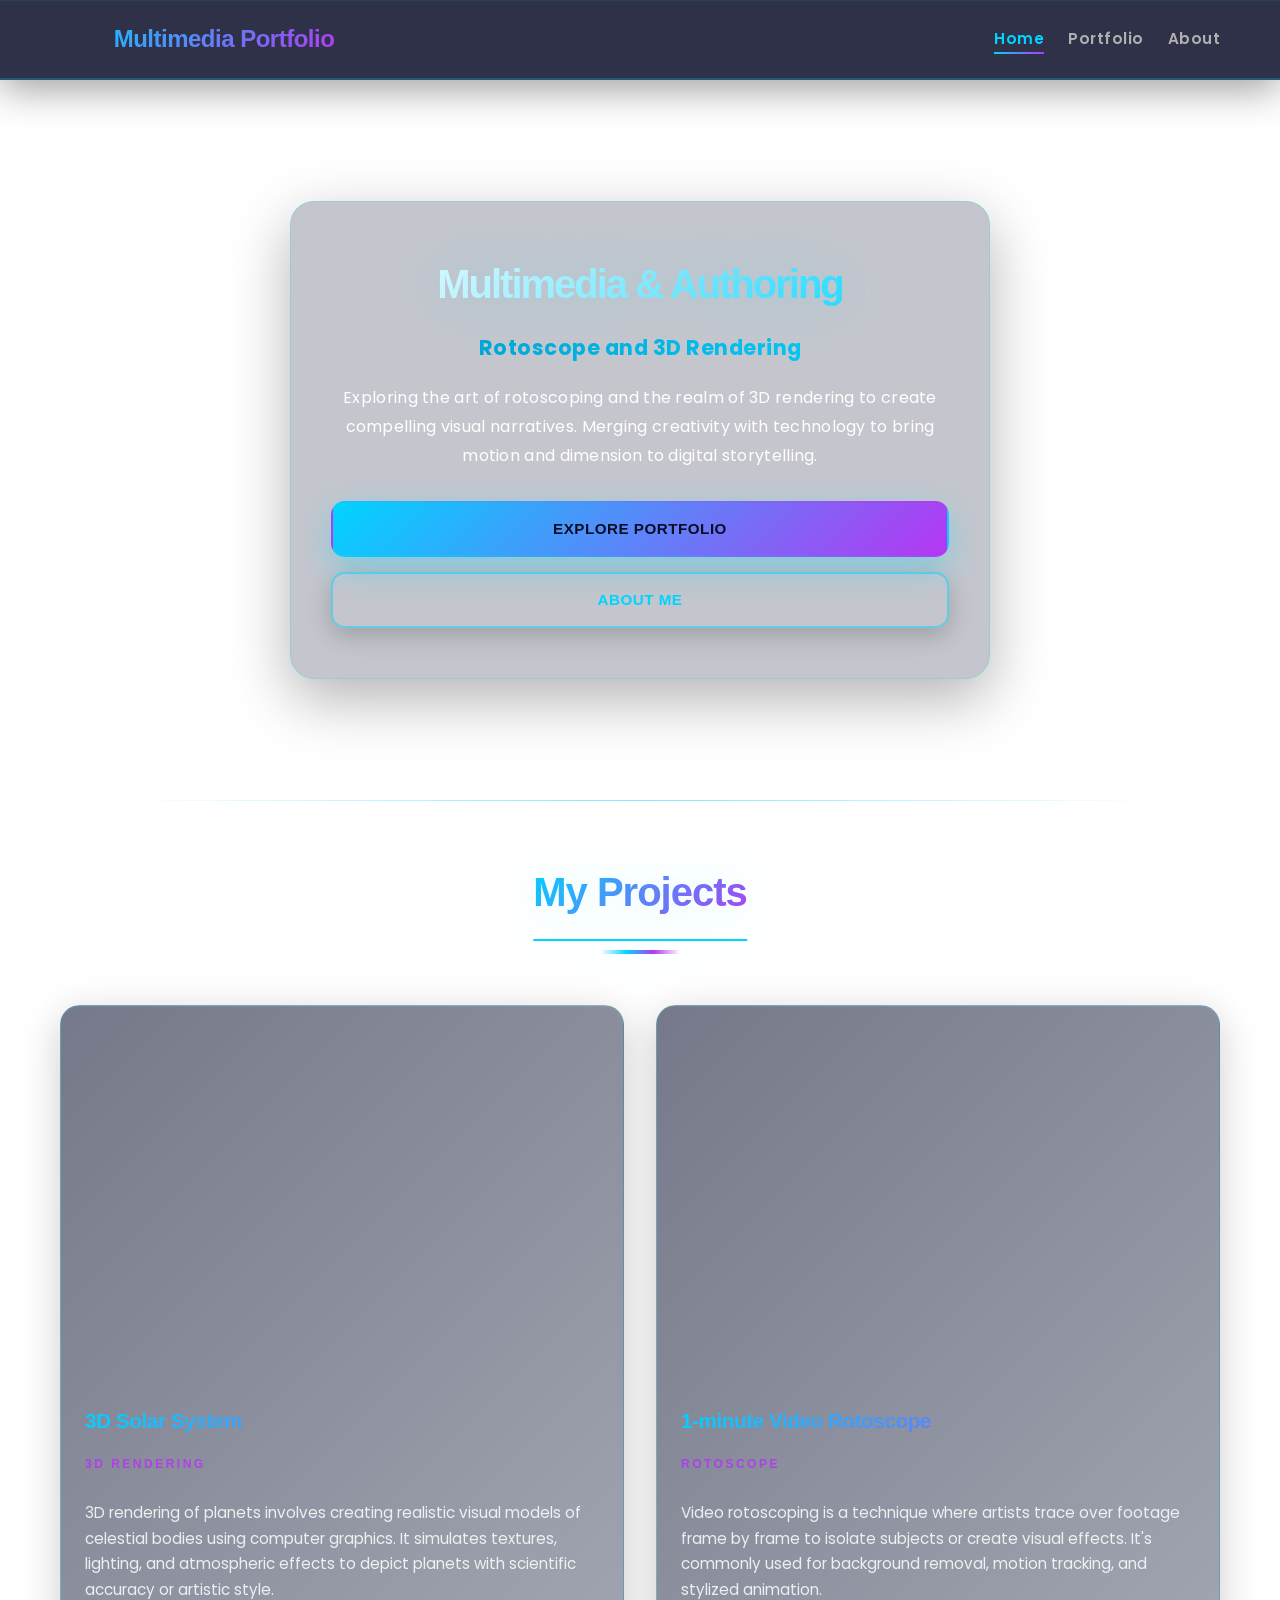
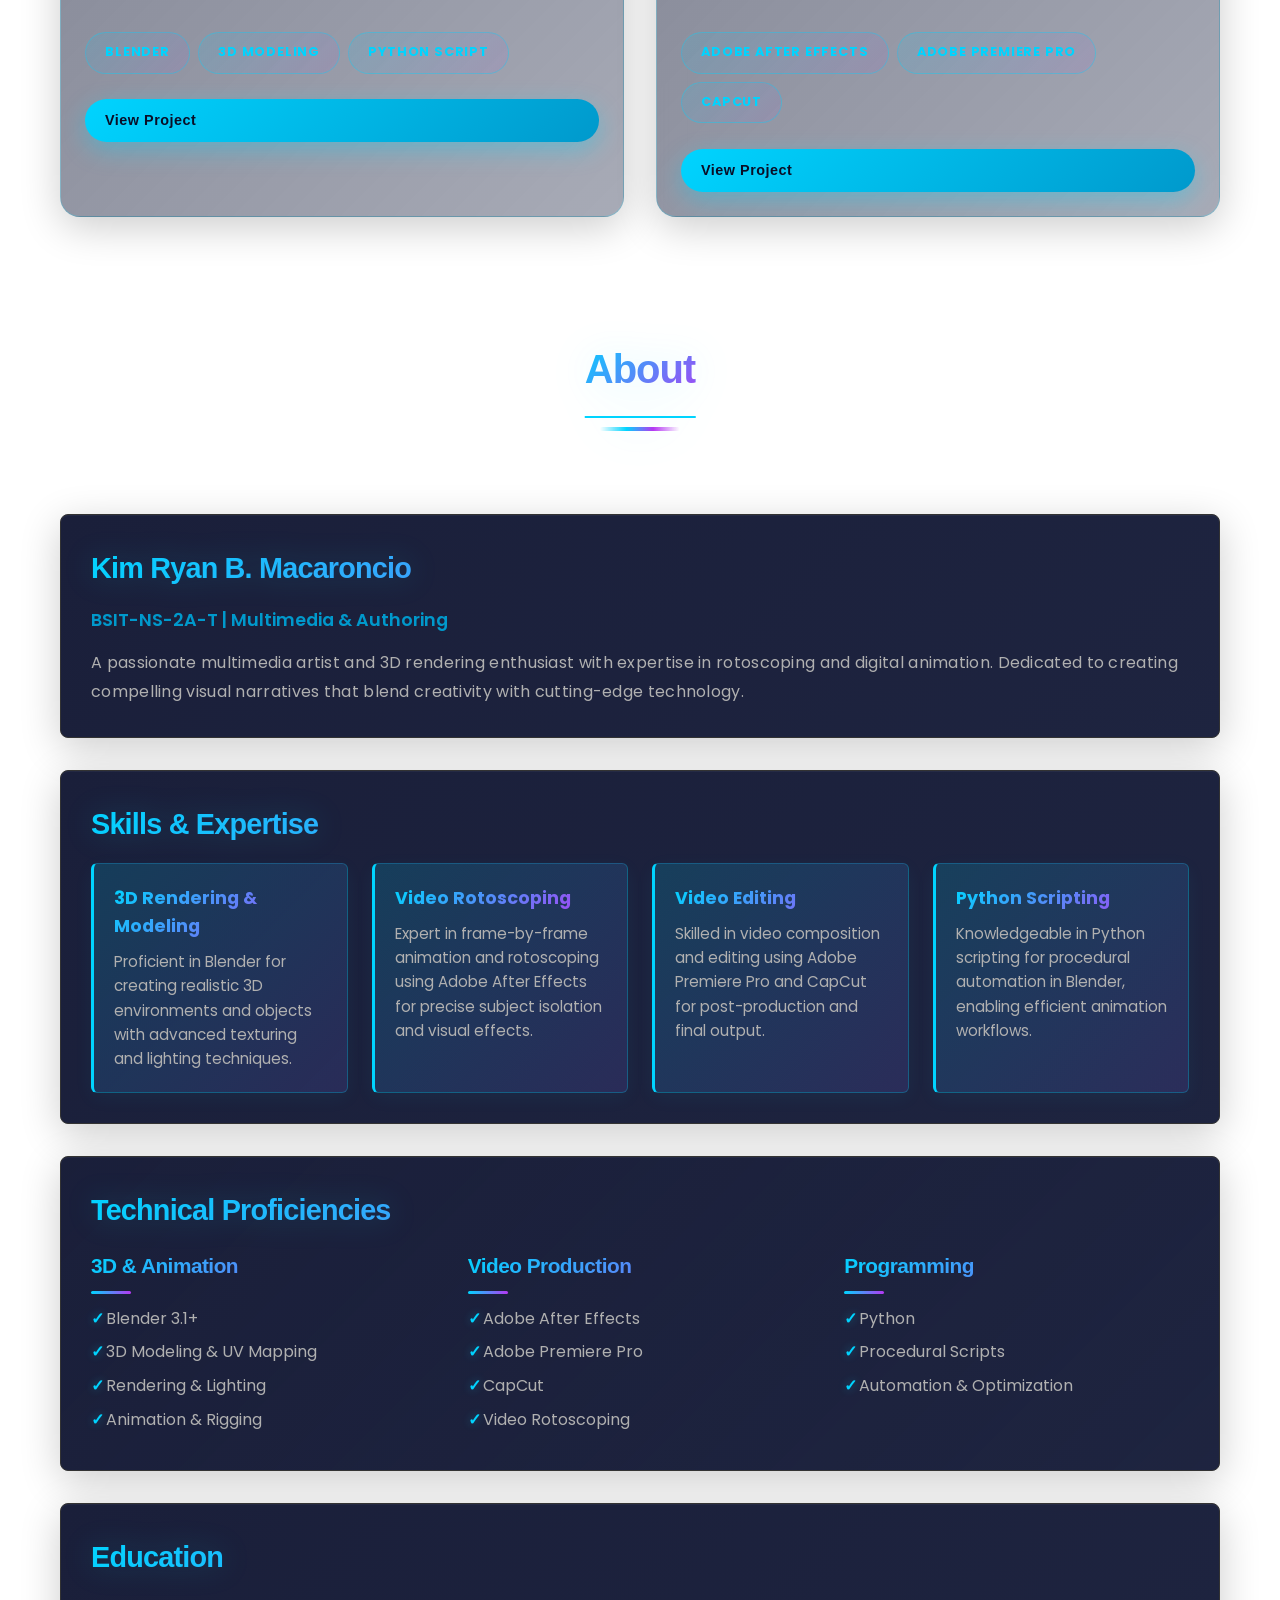
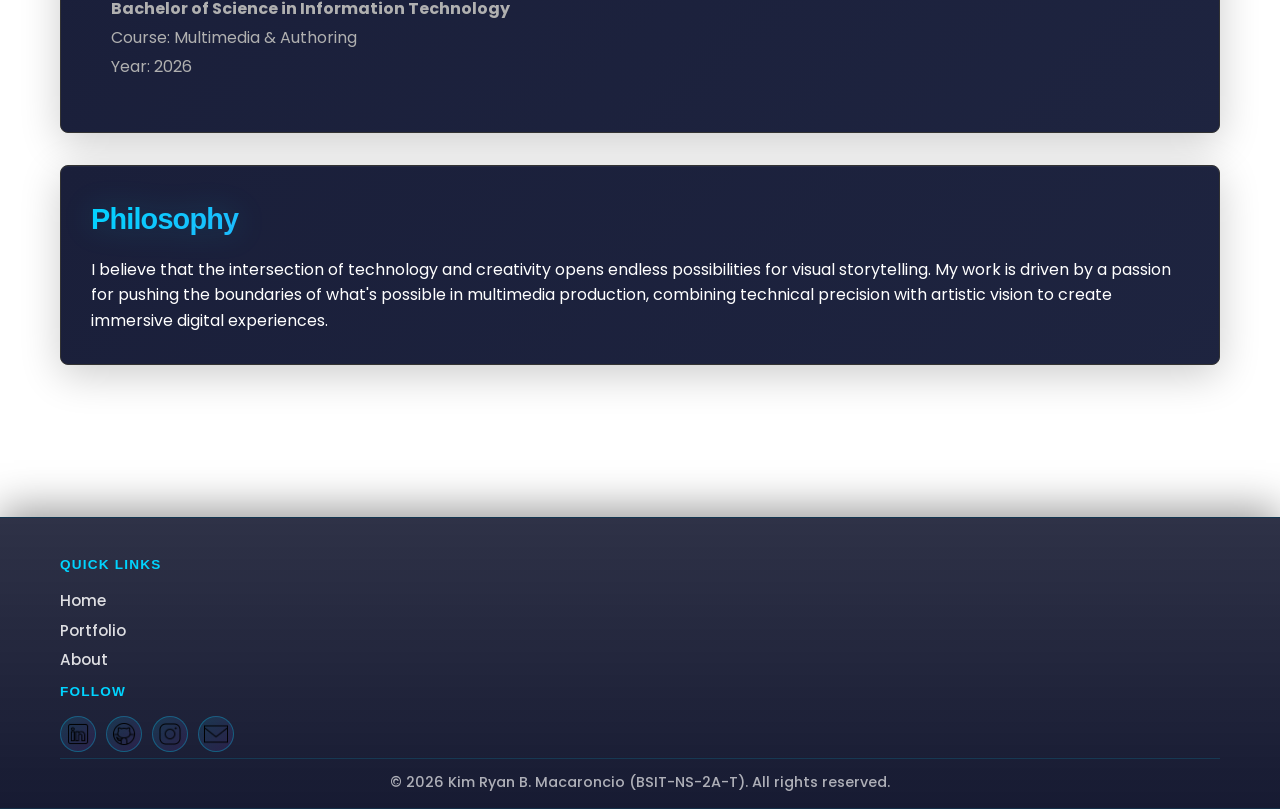
==== commit 94f8174e: "index" ====
--- a/index.html
+++ b/index.html
@@ -64,22 +64,23 @@
             
             <div class="portfolio-grid">
                 <!-- Project 1 -->
-                <div class="featured-project-card" data-video="videos/planetbg.mp4" data-title="3D Solar System">
-                    <div class="click-me-badge">Click Me!</div>
-                    <div class="project-card-header">
-                        <h3 class="project-card-title">
-                            <a href="project-solar-system.html">3D Solar System</a>
-                        </h3>
-                        <span class="project-card-category">3D RENDERING</span>
-                    </div>
-                    <p class="project-card-description">
-                        3D rendering of planets involves creating realistic visual models of celestial bodies using computer graphics. 
-                        It simulates textures, lighting, and atmospheric effects to depict planets with scientific accuracy or artistic style.
-                    </p>
-                    <div class="project-card-tags">
-                        <span class="project-tag">Blender</span>
-                        <span class="project-tag">3D Modeling</span>
-                        <span class="project-tag">Python Script</span>
+                <div class="portfolio-card">
+                    <video class="portfolio-image portfolio-video" muted loop playsinline>
+                        <source src="videos/planetbg.mp4" type="video/mp4">
+                    </video>
+                    <div class="portfolio-content">
+                        <h3 class="portfolio-title">3D Solar System</h3>
+                        <p class="portfolio-category">3D RENDERING</p>
+                        <p class="portfolio-description">
+                            3D rendering of planets involves creating realistic visual models of celestial bodies using computer graphics.
+                            It simulates textures, lighting, and atmospheric effects to depict planets with scientific accuracy or artistic style.
+                        </p>
+                        <div class="portfolio-tags">
+                            <span class="tag">Blender</span>
+                            <span class="tag">3D Modeling</span>
+                            <span class="tag">Python Script</span>
+                        </div>
+                        <a href="project-solar-system.html" class="btn btn-primary">View Project</a>
                     </div>
                 </div>
 
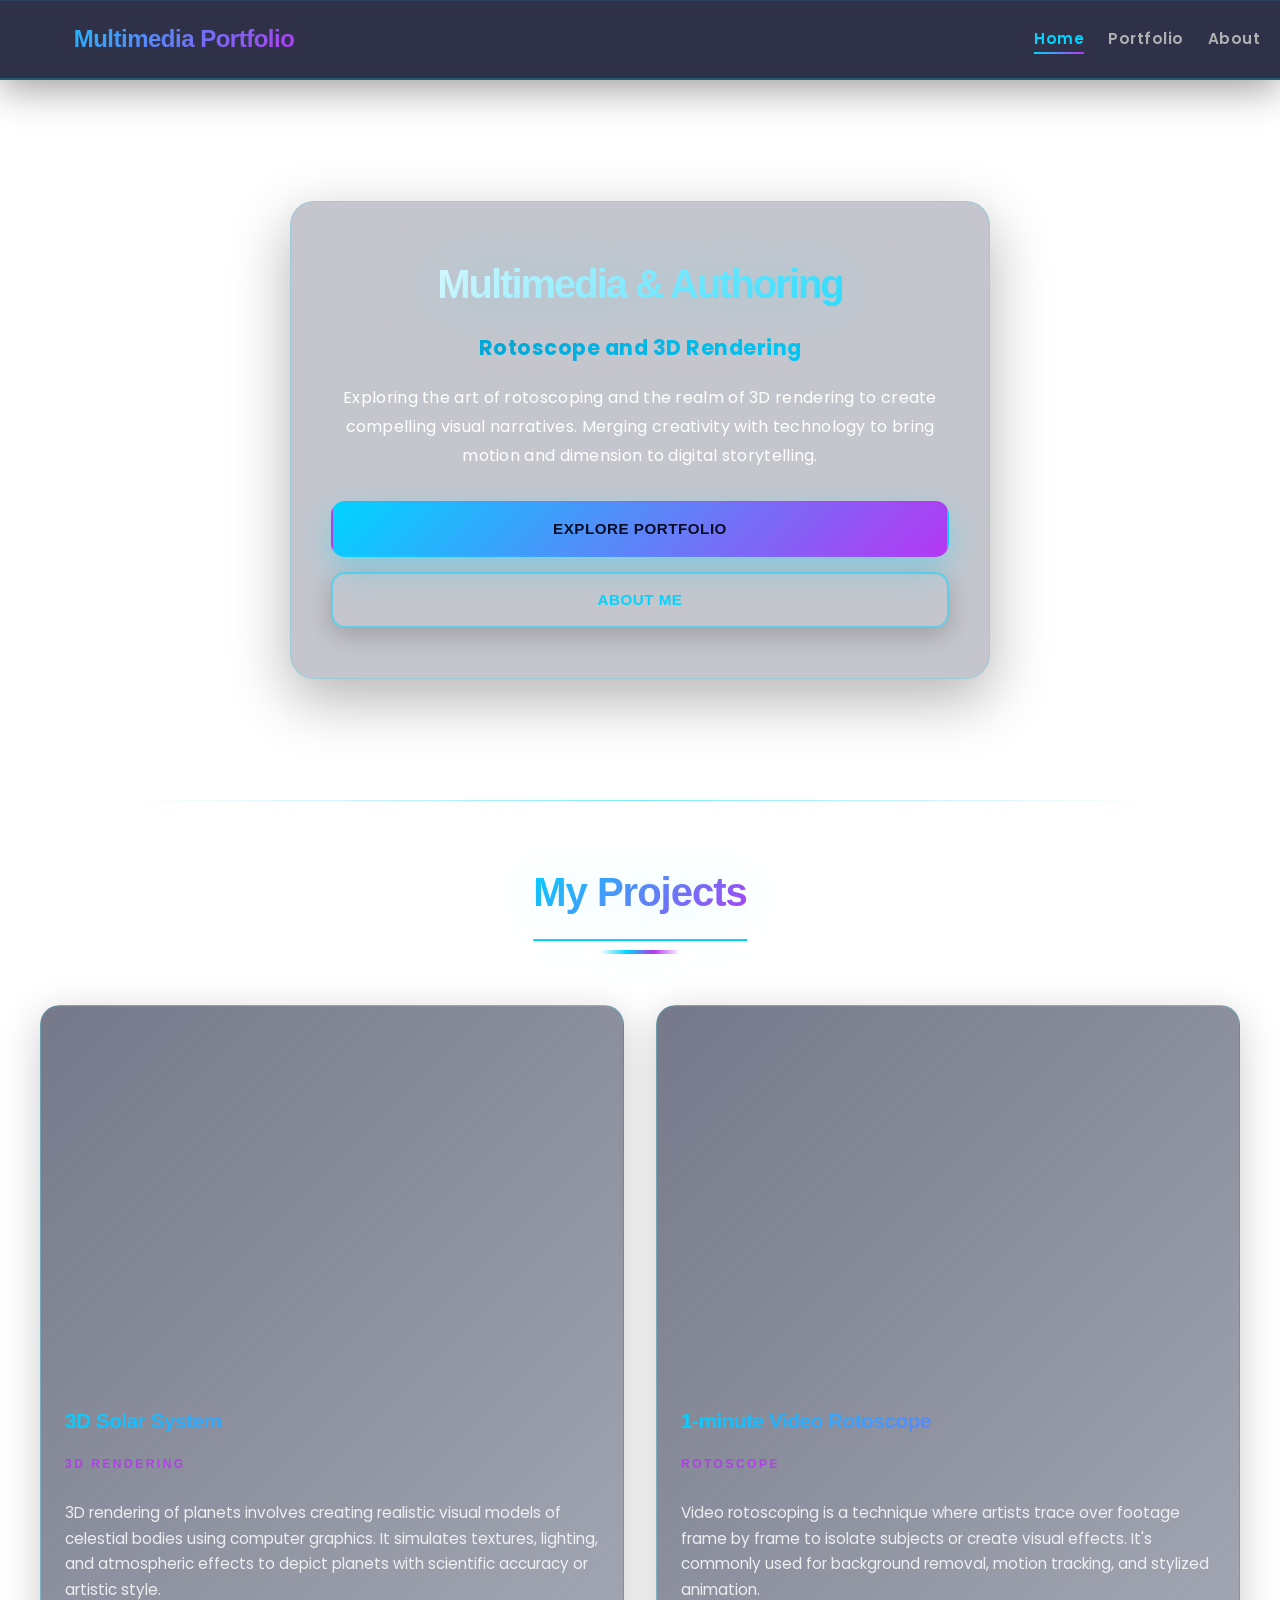
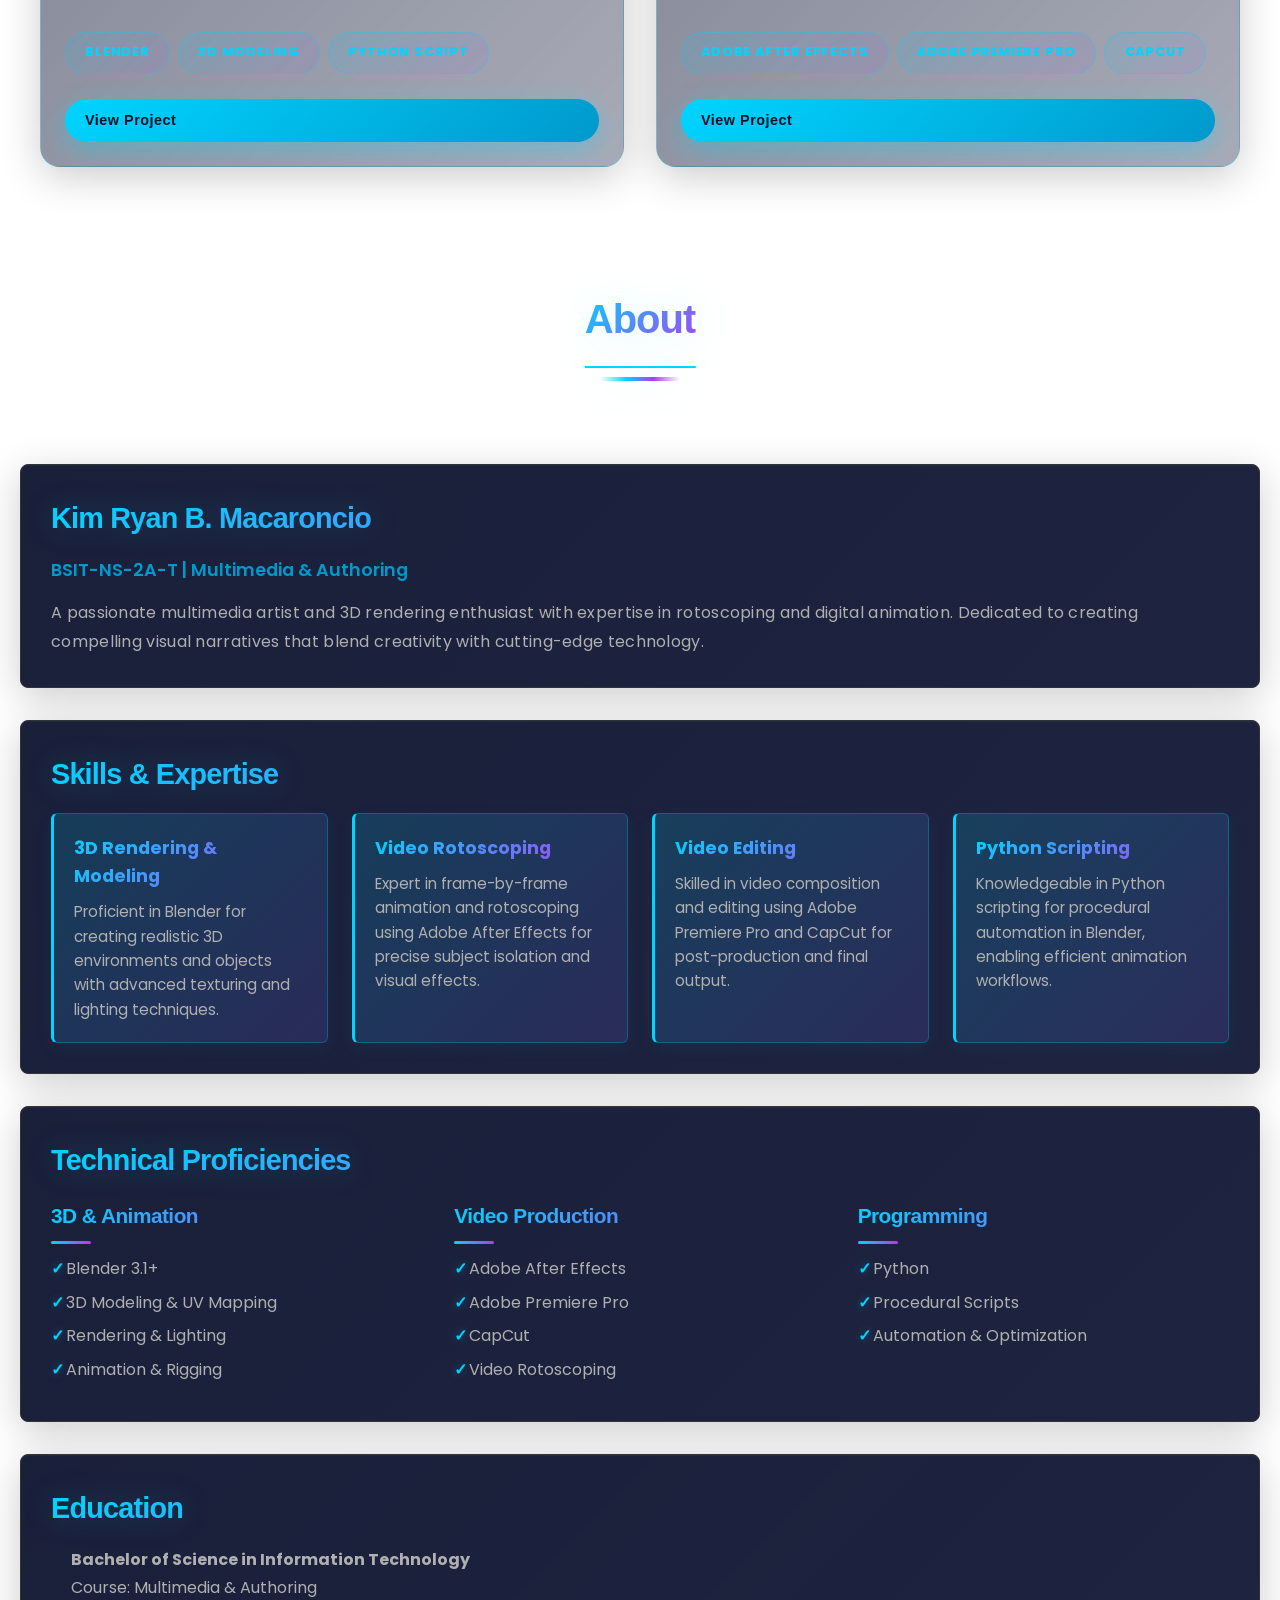
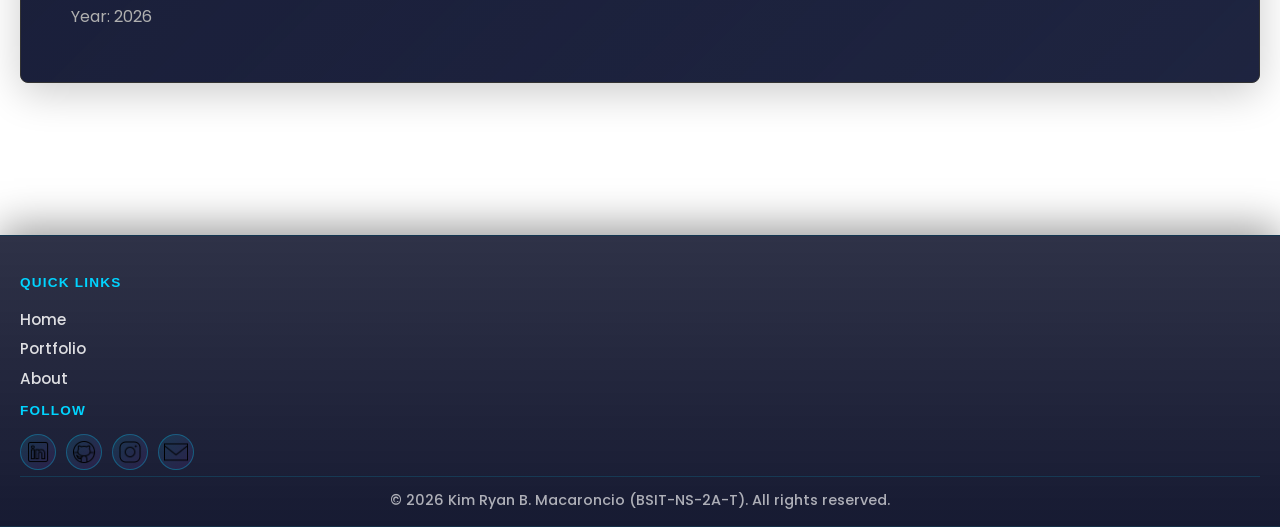
==== commit a14da45b: "new" ====
--- a/index.html
+++ b/index.html
@@ -187,14 +187,7 @@
                     </ul>
                 </div>
 
-                <div class="about-card">
-                    <h2>Philosophy</h2>
-                    <p>
-                        I believe that the intersection of technology and creativity opens endless possibilities for visual storytelling. 
-                        My work is driven by a passion for pushing the boundaries of what's possible in multimedia production, 
-                        combining technical precision with artistic vision to create immersive digital experiences.
-                    </p>
-                </div>
+                <!-- Philosophy section removed -->
             </div>
         </div>
     </section>
--- a/css/styles.css
+++ b/css/styles.css
@@ -276,7 +276,7 @@
 }
 
 .container {
-    max-width: 1200px;
+    max-width: 1500px;
     margin: 0 auto;
     padding: 0 20px;
 }
@@ -2106,10 +2106,25 @@
 
 .celestial-grid {
     display: grid;
-    grid-template-columns: repeat(2, 1fr);
-    gap: 3rem;
+    grid-template-columns: repeat(3, minmax(360px, 1fr));
+    gap: 2rem;
     margin: 40px 0;
     animation: slideInUp 0.8s ease-out 0.3s backwards;
+}
+
+/* Responsive adjustments for celestial grid */
+@media (max-width: 1400px) {
+    .celestial-grid {
+        grid-template-columns: repeat(2, minmax(320px, 1fr));
+        gap: 1.75rem;
+    }
+}
+
+@media (max-width: 900px) {
+    .celestial-grid {
+        grid-template-columns: 1fr;
+        gap: 1.25rem;
+    }
 }
 
 .celestial-card {
@@ -2318,17 +2333,18 @@
 .celestial-video-container {
     width: 100%;
     position: relative;
-    margin-bottom: 15px;
-    border-radius: 8px;
+    margin-bottom: 18px;
+    border-radius: 10px;
     overflow: hidden;
-    border: 1px solid rgba(0, 212, 255, 0.1);
+    border: 1px solid rgba(0, 212, 255, 0.12);
     z-index: 2;
-    aspect-ratio: 16/9;
+    aspect-ratio: 4/3;
+    min-height: 220px;
     background: var(--dark-bg-alt);
     display: flex;
     align-items: center;
     justify-content: center;
-    transition: all 0.4s ease;
+    transition: all 0.35s ease;
 }
 
 .celestial-card:hover .celestial-video-container {
@@ -2339,14 +2355,22 @@
 .portrait-video {
     width: 100%;
     height: 100%;
-    object-fit: contain;
+    object-fit: cover;
     border-radius: 8px;
     display: block;
-    transition: transform 0.4s ease;
+    transition: transform 0.35s ease, filter 0.35s ease;
 }
 
 .celestial-card:hover .portrait-video {
-    transform: scale(1.02);
+    transform: scale(1.04);
+    filter: brightness(1.05) saturate(1.05);
+}
+
+/* Larger video containers on wide screens */
+@media (min-width: 1400px) {
+    .celestial-video-container {
+        min-height: 300px;
+    }
 }
 
 .portrait-video-sun {
@@ -2758,6 +2782,144 @@
 
 .breadcrumb span {
     color: var(--text-secondary);
+}
+
+/* ===========================
+   Script Panel (Python code embed)
+   =========================== */
+.script-panel {
+    margin: 40px 0 60px;
+}
+.script-title {
+    text-align: center;
+    font-size: 1.6rem;
+    font-weight: 800;
+    margin-bottom: 14px;
+    background: linear-gradient(135deg, var(--primary-color), var(--accent-purple));
+    -webkit-background-clip: text;
+    -webkit-text-fill-color: transparent;
+}
+.script-card {
+    background: linear-gradient(180deg, rgba(10,14,39,0.6), rgba(10,14,39,0.5));
+    border: 1px solid rgba(0,212,255,0.12);
+    padding: 20px;
+    border-radius: 10px;
+}
+.script-intro h4 {
+    color: #ff4fc1;
+    font-size: 0.95rem;
+    margin-bottom: 6px;
+    font-weight: 800;
+}
+.script-intro p {
+    color: var(--text-secondary);
+    font-size: 0.95rem;
+    margin-bottom: 14px;
+}
+.script-box {
+    background: #0b1220;
+    border: 1px solid rgba(255,255,255,0.03);
+    border-radius: 8px;
+    padding: 12px;
+    color: #dbeafe;
+}
+.script-box pre {
+    margin: 0;
+    max-height: 320px;
+    overflow: auto;
+    padding-right: 12px;
+    font-family: Menlo, Monaco, 'Courier New', monospace;
+    font-size: 0.8rem;
+    line-height: 1.25rem;
+    color: #d1e8ff;
+}
+.code-toolbar {
+    display: flex;
+    gap: 12px;
+    margin-top: 12px;
+}
+.btn-code {
+    background: linear-gradient(135deg, var(--primary-color), var(--accent-purple));
+    color: #061028;
+    border: none;
+    padding: 10px 14px;
+    border-radius: 8px;
+    font-weight: 700;
+    cursor: pointer;
+}
+.btn-code.btn-outline {
+    background: transparent;
+    color: var(--primary-color);
+    border: 1px solid rgba(0,212,255,0.18);
+}
+.btn-code:hover {
+    transform: translateY(-3px);
+    box-shadow: 0 8px 20px rgba(0,212,255,0.12);
+}
+
+/* Planetary resources styles */
+.planetary-resources {
+    margin: 40px 0 80px;
+}
+.resources-container {
+    display: flex;
+    gap: 30px;
+    flex-direction: column; /* stack the resource columns vertically */
+    align-items: stretch;
+}
+.resources-column {
+    width: 100%;
+}
+.resources-column h3 {
+    font-size: 1.2rem;
+    margin-bottom: 8px;
+    color: var(--primary-color);
+}
+.resources-sub {
+    color: var(--text-secondary);
+    margin-bottom: 12px;
+}
+.resource-main-link {
+    display: inline-block;
+    margin-bottom: 14px;
+    color: var(--primary-color);
+    text-decoration: none;
+    font-weight: 700;
+}
+.resource-grid {
+    display: grid;
+    grid-template-columns: 1fr; /* single full-width folder card */
+    gap: 12px;
+}
+.resource-card {
+    background: rgba(11,18,32,0.75);
+    padding: 18px 20px;
+    border-radius: 10px;
+    display: flex;
+    justify-content: space-between;
+    align-items: center;
+    border: 1px solid rgba(0,212,255,0.09);
+}
+.resource-card strong {
+    color: #dbeafe;
+}
+.resource-btn {
+    background: linear-gradient(135deg, var(--primary-color), var(--accent-purple));
+    border: none;
+    color: #061028;
+    padding: 8px 12px;
+    border-radius: 8px;
+    text-decoration: none;
+    font-weight: 800;
+}
+
+@media (max-width: 1000px) {
+    .resources-container { flex-direction: column; }
+    .resource-grid { grid-template-columns: 1fr; }
+}
+
+@media (max-width: 600px) {
+    .resource-card { padding: 14px; }
 }
 
 /* ===========================
